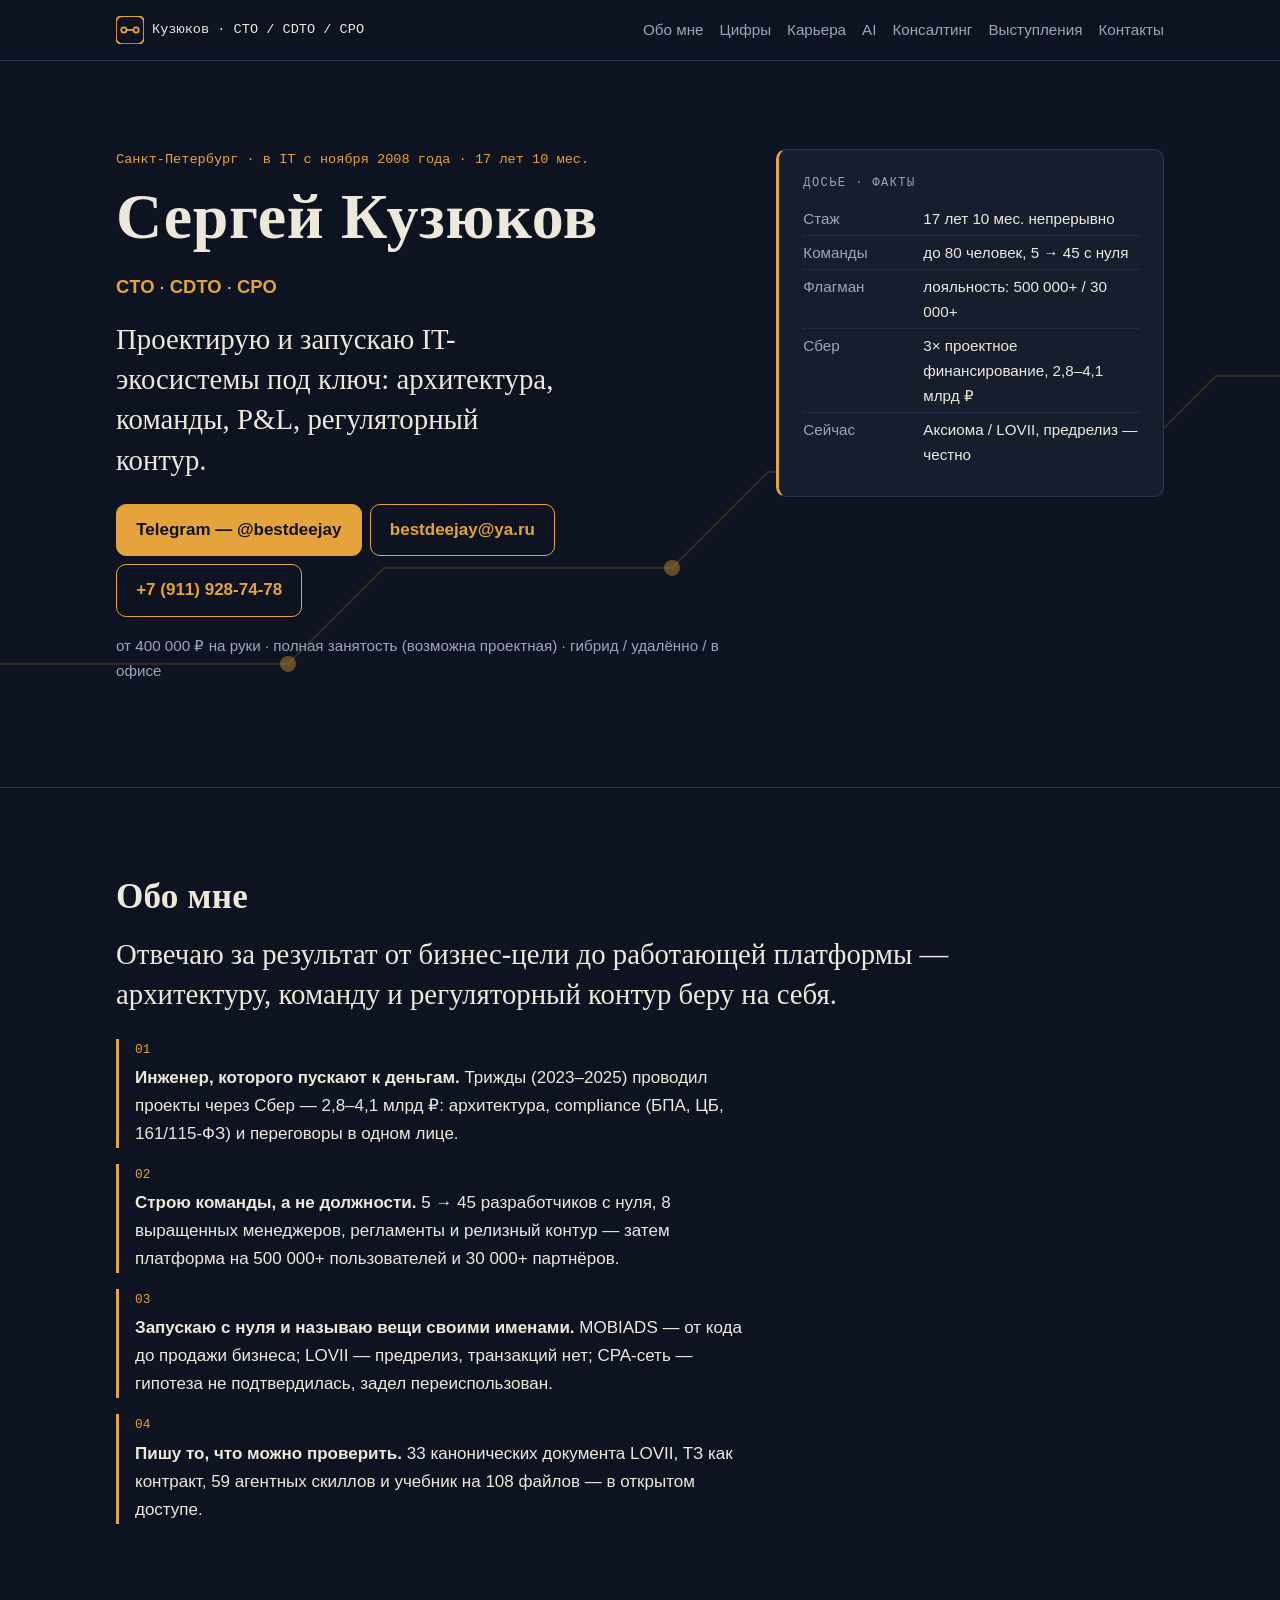
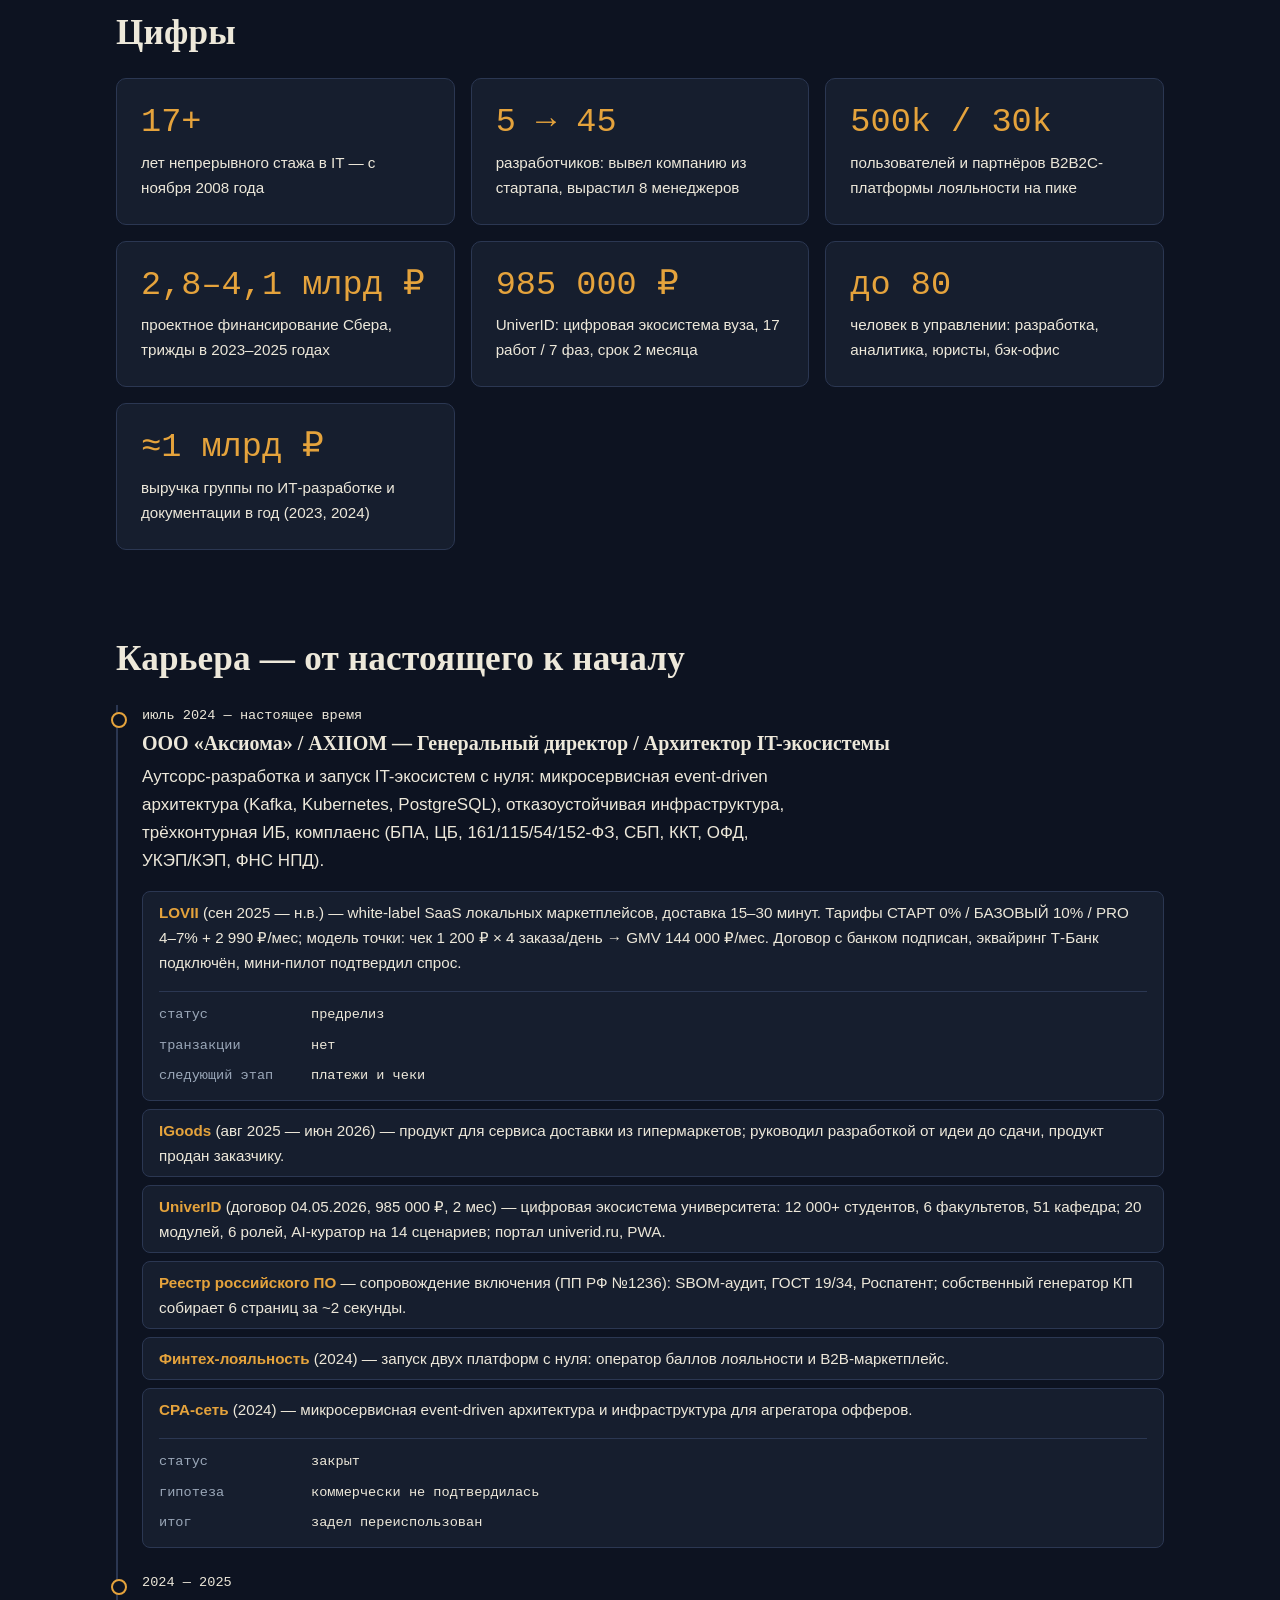
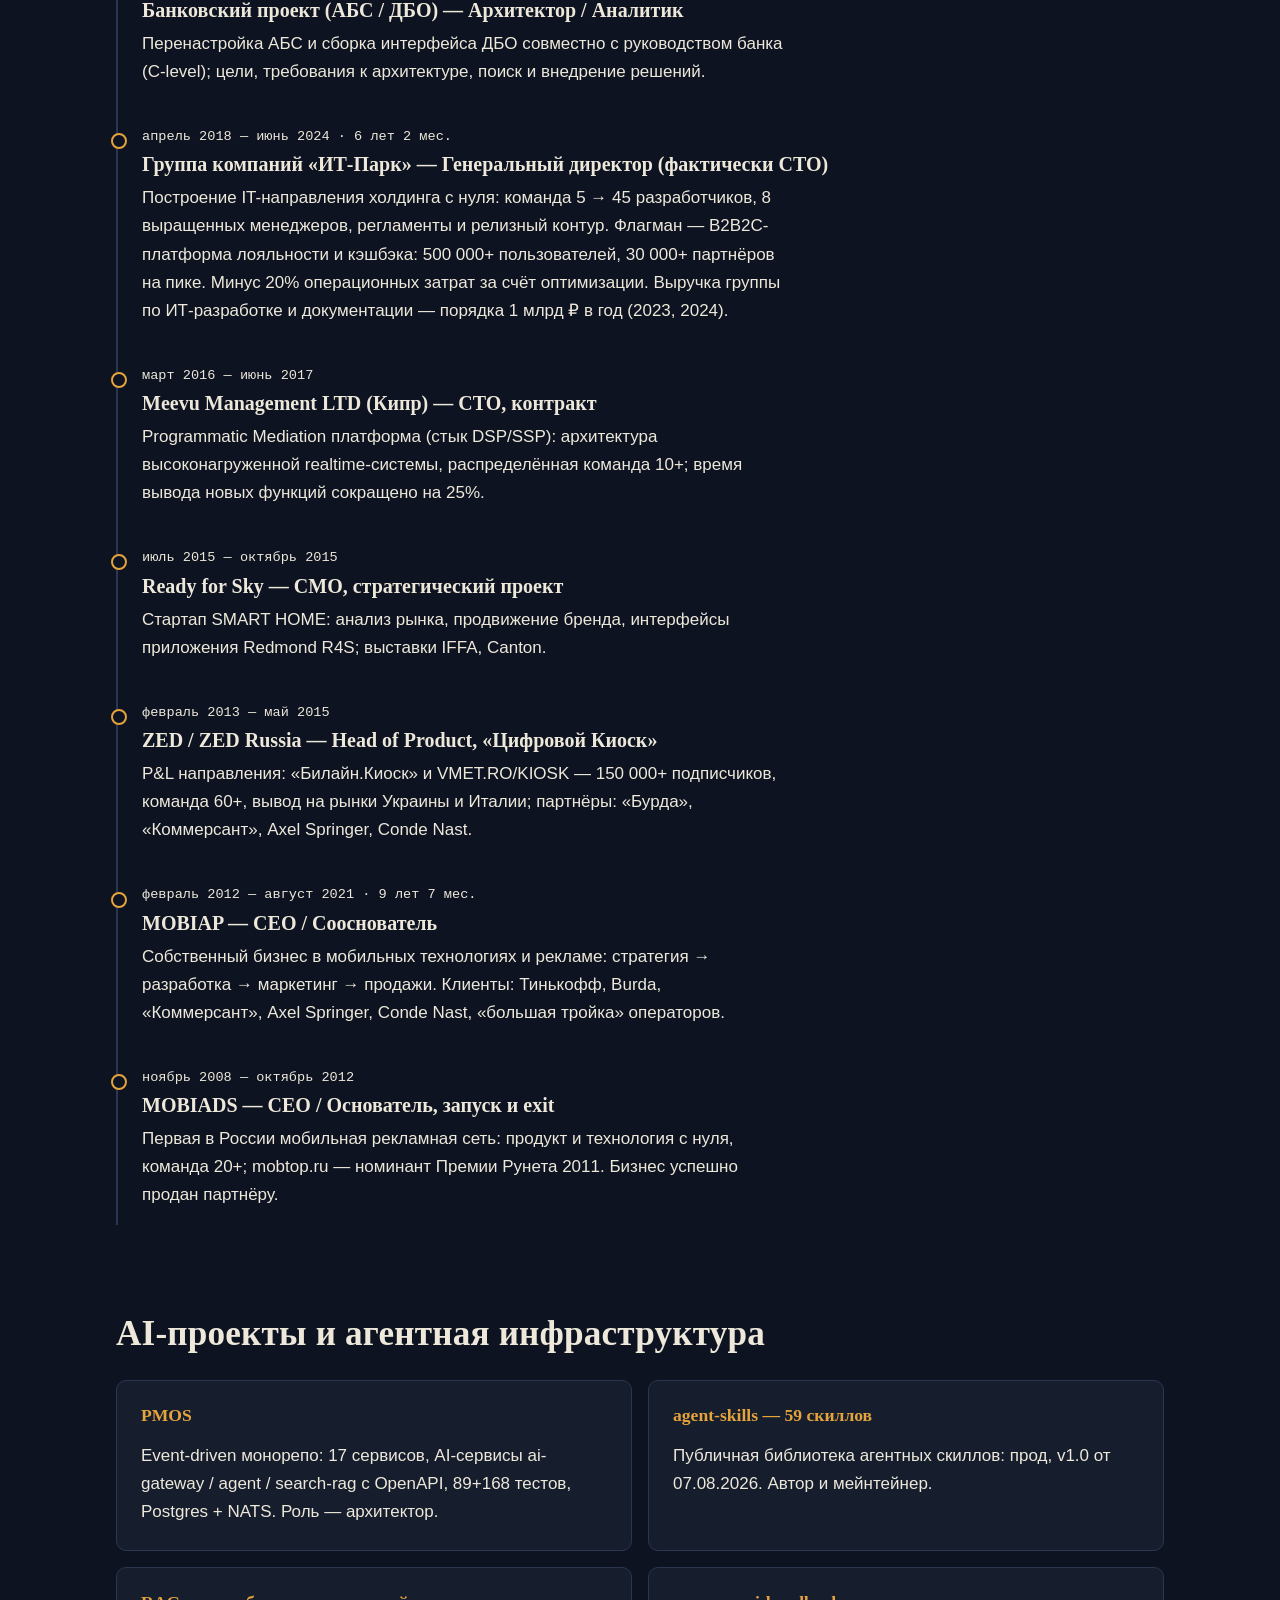
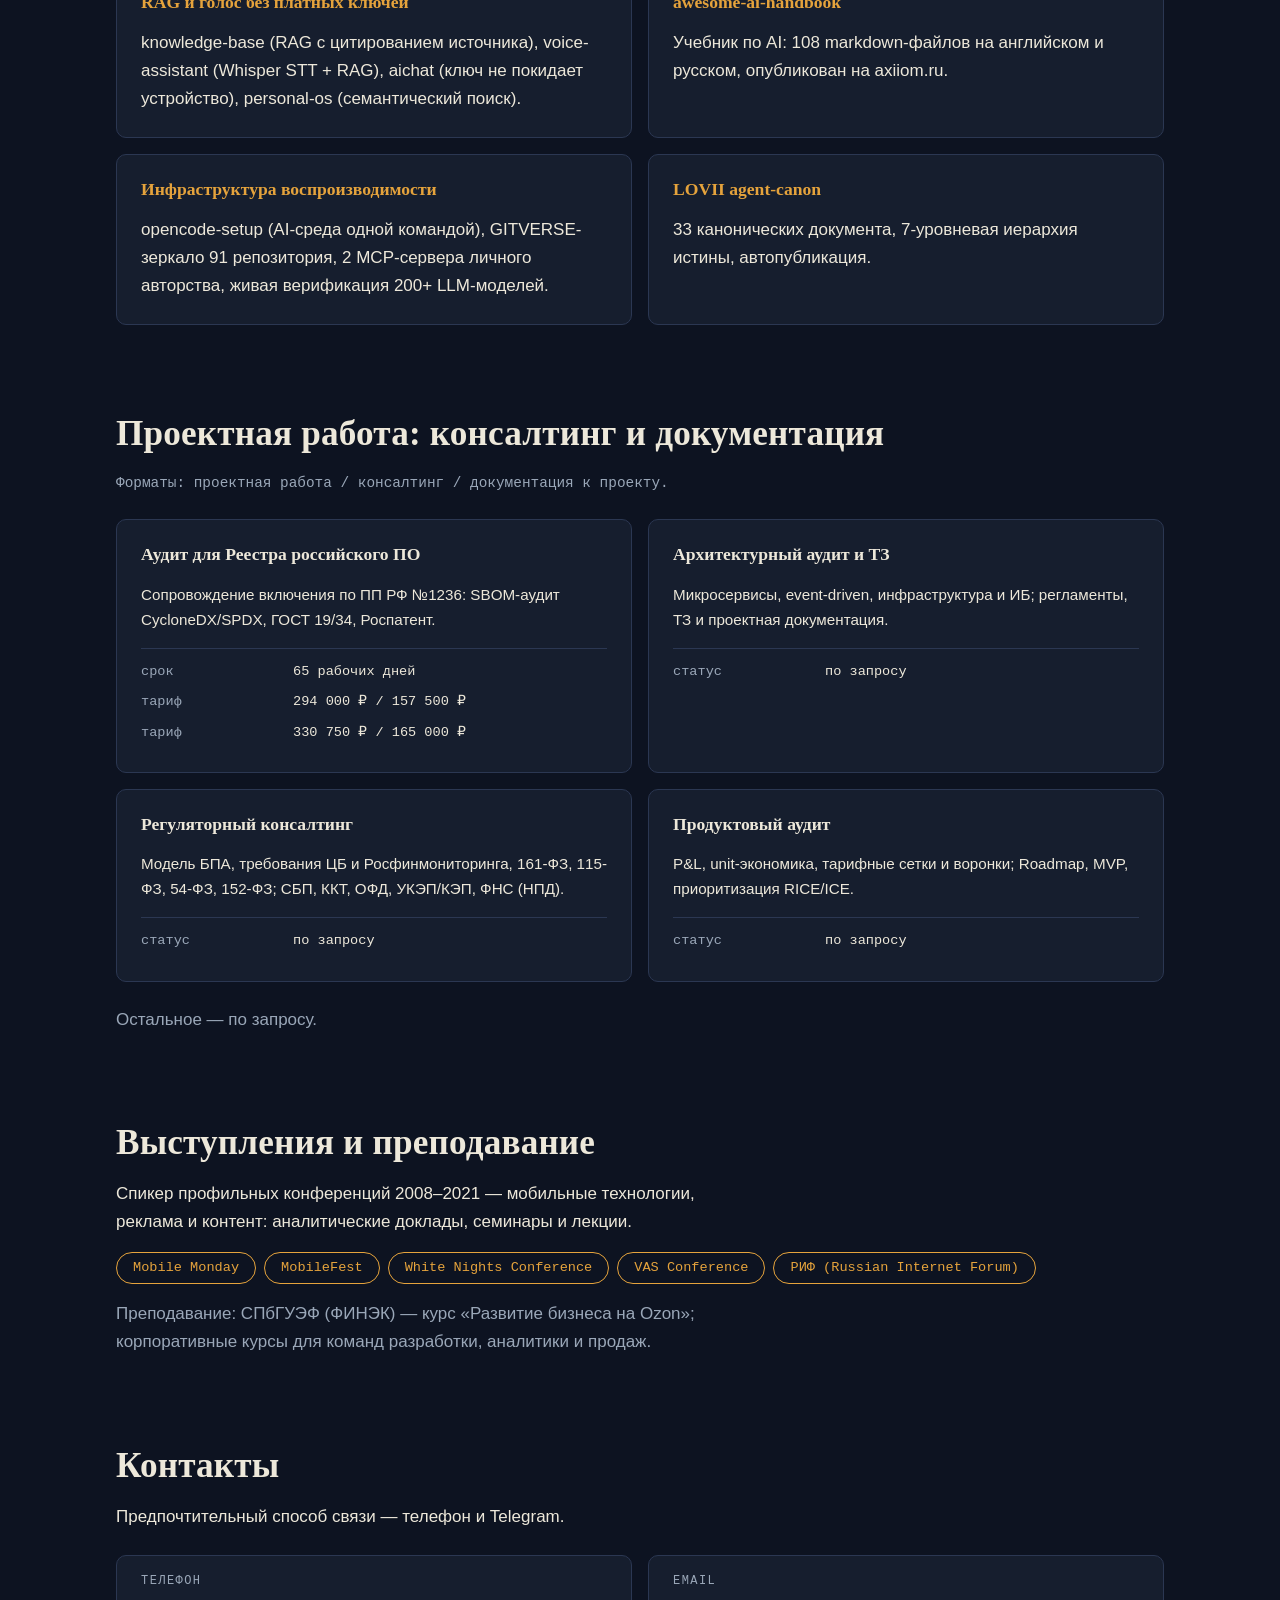
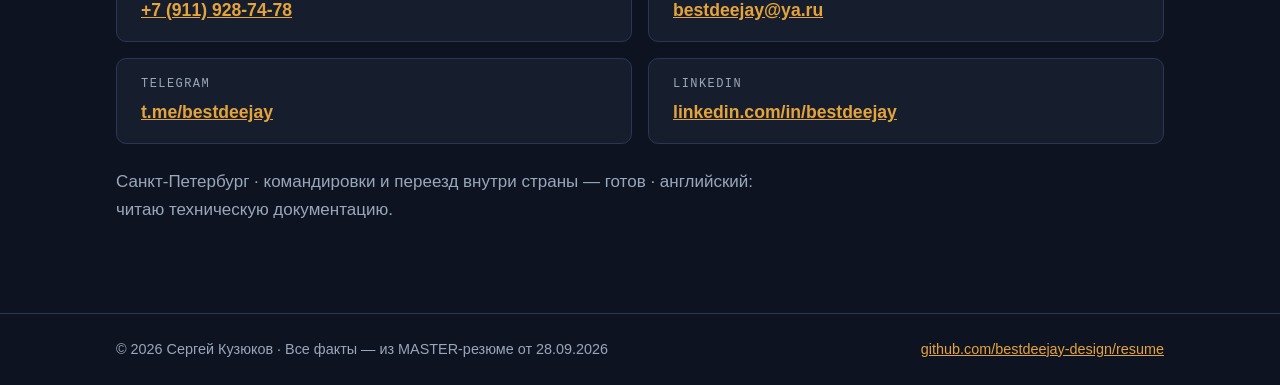
==== index.html @ 275e9ee3 "Миллиард: выручка группы по ИТ в 2023–2024" ====
<!DOCTYPE html>
<html lang="ru">
<head>
  <meta charset="utf-8">
  <meta name="viewport" content="width=device-width, initial-scale=1">
  <title>Сергей Кузюков — CTO / CDTO / CPO · 17 лет в IT</title>
  <meta name="description" content="Сергей Кузюков, Санкт-Петербург: CTO (архитектура HighLoad, ИБ, комплаенс), CDTO (цифровая трансформация), CPO (продукты zero-to-one). 17 лет в IT, команды до 80 человек, платформа лояльности 500 000+ пользователей, проектное финансирование Сбера до 4,1 млрд ₽.">
  <link rel="canonical" href="https://bestdeejay-design.github.io/resume/">
  <meta property="og:type" content="website">
  <meta property="og:locale" content="ru_RU">
  <meta property="og:title" content="Сергей Кузюков — CTO / CDTO / CPO">
  <meta property="og:description" content="17 лет в IT: от разработчика до CEO/CPO/CTO. Финтех, лояльность, HighLoad, AI. Санкт-Петербург.">
  <meta property="og:url" content="https://bestdeejay-design.github.io/resume/">
  <meta property="og:image" content="assets/og-image.png">
  <meta property="og:image:width" content="1200">
  <meta property="og:image:height" content="630">
  <meta name="twitter:card" content="summary_large_image">
  <meta name="twitter:title" content="Сергей Кузюков — CTO / CDTO / CPO">
  <meta name="twitter:description" content="17 лет в IT: от разработчика до CEO/CPO/CTO. Финтех, лояльность, HighLoad, AI.">
  <meta name="twitter:image" content="assets/og-image.png">
  <link rel="icon" href="data:image/svg+xml,%3Csvg xmlns='http://www.w3.org/2000/svg' viewBox='0 0 32 32'%3E%3Crect width='32' height='32' rx='7' fill='%230D1321'/%3E%3Ccircle cx='9' cy='16' r='3' fill='none' stroke='%23E5A33C' stroke-width='2'/%3E%3Ccircle cx='23' cy='16' r='3' fill='none' stroke='%23E5A33C' stroke-width='2'/%3E%3Cpath d='M12 16h8' stroke='%23EDE8DA' stroke-width='2'/%3E%3C/svg%3E">
  <link rel="stylesheet" href="./styles.css">
  <script src="./app.js" defer></script>
  <noscript><style>.to-top{display:none}</style></noscript>
</head>
<body>
  <a class="skip" href="#main">Перейти к содержимому</a>

  <header class="site-header">
    <div class="wrap header-in">
      <a class="brand" href="#top" aria-label="Сергей Кузюков — наверх страницы">
        <svg class="brand-mark" width="28" height="28" viewBox="0 0 32 32" aria-hidden="true"><rect width="32" height="32" rx="7" fill="none" stroke="currentColor" stroke-width="2"/><circle cx="9" cy="16" r="3" fill="none" stroke="currentColor" stroke-width="2"/><circle cx="23" cy="16" r="3" fill="none" stroke="currentColor" stroke-width="2"/><path d="M12 16h8" stroke="currentColor" stroke-width="2"/></svg>
        <span class="brand-name">Кузюков&nbsp;·&nbsp;CTO&nbsp;/&nbsp;CDTO&nbsp;/&nbsp;CPO</span>
      </a>
      <nav class="site-nav" aria-label="Разделы страницы">
        <a href="#about">Обо мне</a>
        <a href="#numbers">Цифры</a>
        <a href="#career">Карьера</a>
        <a href="#ai">AI</a>
        <a href="#consulting">Консалтинг</a>
        <a href="#talks">Выступления</a>
        <a href="#contacts">Контакты</a>
      </nav>
    </div>
  </header>

  <main id="main">
    <!-- HERO -->
    <section class="hero" id="top" aria-labelledby="hero-title">
      <svg class="circuit" viewBox="0 0 800 420" aria-hidden="true" focusable="false">
        <path d="M-20 360 H180 L240 300 H420 L480 240 H700 L760 180 H830" fill="none"/>
        <circle cx="180" cy="360" r="5"/><circle cx="420" cy="300" r="5"/><circle cx="700" cy="240" r="5"/>
      </svg>
      <div class="wrap hero-in">
        <div class="hero-main">
          <p class="eyebrow">Санкт-Петербург · в IT с ноября 2008 года · 17 лет 10 мес.</p>
          <h1 id="hero-title">Сергей Кузюков</h1>
          <p class="roles"><strong>CTO</strong> · <strong>CDTO</strong> · <strong>CPO</strong></p>
          <p class="lead">Проектирую и запускаю IT-экосистемы под ключ: архитектура, команды, P&amp;L, регуляторный контур.</p>
          <div class="cta">
            <a class="btn btn-primary" href="https://t.me/bestdeejay">Telegram — @bestdeejay</a>
            <a class="btn" href="mailto:bestdeejay@ya.ru">bestdeejay@ya.ru</a>
            <a class="btn" href="tel:+79119287478">+7&nbsp;(911)&nbsp;928-74-78</a>
          </div>
          <p class="terms">от 400 000 ₽ на руки · полная занятость (возможна проектная) · гибрид / удалённо / в офисе</p>
        </div>
        <aside class="dossier" aria-label="Краткое досье">
          <p class="dossier-tag">досье · факты</p>
          <dl>
            <div><dt>Стаж</dt><dd>17 лет 10 мес. непрерывно</dd></div>
            <div><dt>Команды</dt><dd>до 80 человек, 5 → 45 с нуля</dd></div>
            <div><dt>Флагман</dt><dd>лояльность: 500 000+ / 30 000+</dd></div>
            <div><dt>Сбер</dt><dd>3× проектное финансирование, 2,8–4,1 млрд ₽</dd></div>
            <div><dt>Сейчас</dt><dd>Аксиома / LOVII, предрелиз — честно</dd></div>
          </dl>
        </aside>
      </div>
    </section>

    <!-- ROLE SWITCH + ABOUT -->
    <section class="wrap" id="about" aria-labelledby="about-title">
      <h2 id="about-title">Обо мне</h2>
      <p class="lead">Отвечаю за результат от бизнес-цели до работающей платформы — архитектуру, команду и регуляторный контур беру на себя.</p>
      <ol class="creed">
        <li><strong>Инженер, которого пускают к деньгам.</strong> Трижды (2023–2025) проводил проекты через Сбер — 2,8–4,1 млрд ₽: архитектура, compliance (БПА, ЦБ, 161/115-ФЗ) и переговоры в одном лице.</li>
        <li><strong>Строю команды, а не должности.</strong> 5 → 45 разработчиков с нуля, 8 выращенных менеджеров, регламенты и релизный контур — затем платформа на 500 000+ пользователей и 30 000+ партнёров.</li>
        <li><strong>Запускаю с нуля и называю вещи своими именами.</strong> MOBIADS — от кода до продажи бизнеса; LOVII — предрелиз, транзакций нет; CPA-сеть — гипотеза не подтвердилась, задел переиспользован.</li>
        <li><strong>Пишу то, что можно проверить.</strong> 33 канонических документа LOVII, ТЗ как контракт, 59 агентных скиллов и учебник на 108 файлов — в открытом доступе.</li>
      </ol>
    </section>

    <!-- NUMBERS -->
    <section class="wrap" id="numbers" aria-labelledby="numbers-title">
      <h2 id="numbers-title">Цифры</h2>
      <ul class="stats">
        <li><p class="stat-v">17+</p><p class="stat-l">лет непрерывного стажа в IT — с ноября 2008 года</p></li>
        <li><p class="stat-v">5 → 45</p><p class="stat-l">разработчиков: вывел компанию из стартапа, вырастил 8 менеджеров</p></li>
        <li><p class="stat-v">500k / 30k</p><p class="stat-l">пользователей и партнёров B2B2C-платформы лояльности на пике</p></li>
        <li><p class="stat-v">2,8–4,1 млрд ₽</p><p class="stat-l">проектное финансирование Сбера, трижды в 2023–2025 годах</p></li>
        <li><p class="stat-v">985 000 ₽</p><p class="stat-l">UniverID: цифровая экосистема вуза, 17 работ / 7 фаз, срок 2 месяца</p></li>
        <li><p class="stat-v">до 80</p><p class="stat-l">человек в управлении: разработка, аналитика, юристы, бэк-офис</p></li>
        <li><p class="stat-v">≈1 млрд ₽</p><p class="stat-l">выручка группы по ИТ-разработке и документации в год (2023, 2024)</p></li>
      </ul>
    </section>

    <!-- CAREER -->
    <section class="wrap" id="career" aria-labelledby="career-title">
      <h2 id="career-title">Карьера — от настоящего к началу</h2>
      <ol class="timeline">
        <li class="t-item">
          <p class="t-date">июль 2024 — настоящее время</p>
          <h3>ООО «Аксиома» / AXIIOM — Генеральный директор / Архитектор IT-экосистемы</h3>
          <p>Аутсорс-разработка и запуск IT-экосистем с нуля: микросервисная event-driven архитектура (Kafka, Kubernetes, PostgreSQL), отказоустойчивая инфраструктура, трёхконтурная ИБ, комплаенс (БПА, ЦБ, 161/115/54/152-ФЗ, СБП, ККТ, ОФД, УКЭП/КЭП, ФНС НПД).</p>
          <ul class="t-sub">
            <li><strong>LOVII</strong> (сен 2025 — н.в.) — white-label SaaS локальных маркетплейсов, доставка 15–30 минут. Тарифы СТАРТ 0% / БАЗОВЫЙ 10% / PRO 4–7% + 2 990 ₽/мес; модель точки: чек 1 200 ₽ × 4 заказа/день → GMV 144 000 ₽/мес. Договор с банком подписан, эквайринг Т-Банк подключён, мини-пилот подтвердил спрос.
              <dl class="spec" aria-label="Честный статус LOVII">
                <div><dt>статус</dt><dd>предрелиз</dd></div>
                <div><dt>транзакции</dt><dd>нет</dd></div>
                <div><dt>следующий этап</dt><dd>платежи и чеки</dd></div>
              </dl>
            </li>
            <li><strong>IGoods</strong> (авг 2025 — июн 2026) — продукт для сервиса доставки из гипермаркетов; руководил разработкой от идеи до сдачи, продукт продан заказчику.</li>
            <li><strong>UniverID</strong> (договор 04.05.2026, 985 000 ₽, 2 мес) — цифровая экосистема университета: 12 000+ студентов, 6 факультетов, 51 кафедра; 20 модулей, 6 ролей, AI-куратор на 14 сценариев; портал univerid.ru, PWA.</li>
            <li><strong>Реестр российского ПО</strong> — сопровождение включения (ПП РФ №1236): SBOM-аудит, ГОСТ 19/34, Роспатент; собственный генератор КП собирает 6 страниц за ~2 секунды.</li>
            <li><strong>Финтех-лояльность</strong> (2024) — запуск двух платформ с нуля: оператор баллов лояльности и B2B-маркетплейс.</li>
            <li><strong>CPA-сеть</strong> (2024) — микросервисная event-driven архитектура и инфраструктура для агрегатора офферов.
              <dl class="spec" aria-label="Честный статус CPA-сети">
                <div><dt>статус</dt><dd>закрыт</dd></div>
                <div><dt>гипотеза</dt><dd>коммерчески не подтвердилась</dd></div>
                <div><dt>итог</dt><dd>задел переиспользован</dd></div>
              </dl>
            </li>
          </ul>
        </li>
        <li class="t-item">
          <p class="t-date">2024 — 2025</p>
          <h3>Банковский проект (АБС / ДБО) — Архитектор / Аналитик</h3>
          <p>Перенастройка АБС и сборка интерфейса ДБО совместно с руководством банка (C-level); цели, требования к архитектуре, поиск и внедрение решений.</p>
        </li>
        <li class="t-item">
          <p class="t-date">апрель 2018 — июнь 2024 · 6 лет 2 мес.</p>
          <h3>Группа компаний «ИТ-Парк» — Генеральный директор (фактически CTO)</h3>
          <p>Построение IT-направления холдинга с нуля: команда 5 → 45 разработчиков, 8 выращенных менеджеров, регламенты и релизный контур. Флагман — B2B2C-платформа лояльности и кэшбэка: 500 000+ пользователей, 30 000+ партнёров на пике. Минус 20% операционных затрат за счёт оптимизации. Выручка группы по ИТ-разработке и документации — порядка 1 млрд ₽ в год (2023, 2024).</p>
        </li>
        <li class="t-item">
          <p class="t-date">март 2016 — июнь 2017</p>
          <h3>Meevu Management LTD (Кипр) — CTO, контракт</h3>
          <p>Programmatic Mediation платформа (стык DSP/SSP): архитектура высоконагруженной realtime-системы, распределённая команда 10+; время вывода новых функций сокращено на 25%.</p>
        </li>
        <li class="t-item">
          <p class="t-date">июль 2015 — октябрь 2015</p>
          <h3>Ready for Sky — CMO, стратегический проект</h3>
          <p>Стартап SMART HOME: анализ рынка, продвижение бренда, интерфейсы приложения Redmond R4S; выставки IFFA, Canton.</p>
        </li>
        <li class="t-item">
          <p class="t-date">февраль 2013 — май 2015</p>
          <h3>ZED / ZED Russia — Head of Product, «Цифровой Киоск»</h3>
          <p>P&amp;L направления: «Билайн.Киоск» и VMET.RO/KIOSK — 150 000+ подписчиков, команда 60+, вывод на рынки Украины и Италии; партнёры: «Бурда», «Коммерсант», Axel Springer, Conde Nast.</p>
        </li>
        <li class="t-item">
          <p class="t-date">февраль 2012 — август 2021 · 9 лет 7 мес.</p>
          <h3>MOBIAP — CEO / Сооснователь</h3>
          <p>Собственный бизнес в мобильных технологиях и рекламе: стратегия → разработка → маркетинг → продажи. Клиенты: Тинькофф, Burda, «Коммерсант», Axel Springer, Conde Nast, «большая тройка» операторов.</p>
        </li>
        <li class="t-item">
          <p class="t-date">ноябрь 2008 — октябрь 2012</p>
          <h3>MOBIADS — CEO / Основатель, запуск и exit</h3>
          <p>Первая в России мобильная рекламная сеть: продукт и технология с нуля, команда 20+; mobtop.ru — номинант Премии Рунета 2011. Бизнес успешно продан партнёру.</p>
        </li>
      </ol>
    </section>

    <!-- AI -->
    <section class="wrap" id="ai" aria-labelledby="ai-title">
      <h2 id="ai-title">AI-проекты и агентная инфраструктура</h2>
      <ul class="cards">
        <li><h3>PMOS</h3><p>Event-driven монорепо: 17 сервисов, AI-сервисы ai-gateway / agent / search-rag с OpenAPI, 89+168 тестов, Postgres + NATS. Роль — архитектор.</p></li>
        <li><h3>agent-skills — 59 скиллов</h3><p>Публичная библиотека агентных скиллов: прод, v1.0 от 07.08.2026. Автор и мейнтейнер.</p></li>
        <li><h3>RAG и голос без платных ключей</h3><p>knowledge-base (RAG с цитированием источника), voice-assistant (Whisper STT + RAG), aichat (ключ не покидает устройство), personal-os (семантический поиск).</p></li>
        <li><h3>awesome-ai-handbook</h3><p>Учебник по AI: 108 markdown-файлов на английском и русском, опубликован на axiiom.ru.</p></li>
        <li><h3>Инфраструктура воспроизводимости</h3><p>opencode-setup (AI-среда одной командой), GITVERSE-зеркало 91 репозитория, 2 MCP-сервера личного авторства, живая верификация 200+ LLM-моделей.</p></li>
        <li><h3>LOVII agent-canon</h3><p>33 канонических документа, 7-уровневая иерархия истины, автопубликация.</p></li>
      </ul>
    </section>

    <!-- CONSULTING -->
    <section class="wrap" id="consulting" aria-labelledby="consulting-title">
      <h2 id="consulting-title">Проектная работа: консалтинг и документация</h2>
      <p class="formats">Форматы: проектная работа / консалтинг / документация к проекту.</p>
      <ol class="price">
        <li>
          <h3>Аудит для Реестра российского ПО</h3>
          <p>Сопровождение включения по ПП РФ №1236: SBOM-аудит CycloneDX/SPDX, ГОСТ 19/34, Роспатент.</p>
          <dl class="spec" aria-label="Условия аудита для Реестра ПО">
            <div><dt>срок</dt><dd>65 рабочих дней</dd></div>
            <div><dt>тариф</dt><dd>294 000 ₽ / 157 500 ₽</dd></div>
            <div><dt>тариф</dt><dd>330 750 ₽ / 165 000 ₽</dd></div>
          </dl>
        </li>
        <li>
          <h3>Архитектурный аудит и ТЗ</h3>
          <p>Микросервисы, event-driven, инфраструктура и ИБ; регламенты, ТЗ и проектная документация.</p>
          <dl class="spec" aria-label="Условия архитектурного аудита">
            <div><dt>статус</dt><dd>по запросу</dd></div>
          </dl>
        </li>
        <li>
          <h3>Регуляторный консалтинг</h3>
          <p>Модель БПА, требования ЦБ и Росфинмониторинга, 161-ФЗ, 115-ФЗ, 54-ФЗ, 152-ФЗ; СБП, ККТ, ОФД, УКЭП/КЭП, ФНС (НПД).</p>
          <dl class="spec" aria-label="Условия регуляторного консалтинга">
            <div><dt>статус</dt><dd>по запросу</dd></div>
          </dl>
        </li>
        <li>
          <h3>Продуктовый аудит</h3>
          <p>P&amp;L, unit-экономика, тарифные сетки и воронки; Roadmap, MVP, приоритизация RICE/ICE.</p>
          <dl class="spec" aria-label="Условия продуктового аудита">
            <div><dt>статус</dt><dd>по запросу</dd></div>
          </dl>
        </li>
      </ol>
      <p class="muted">Остальное — по запросу.</p>
    </section>

    <!-- TALKS -->
    <section class="wrap" id="talks" aria-labelledby="talks-title">
      <h2 id="talks-title">Выступления и преподавание</h2>
      <p>Спикер профильных конференций 2008–2021 — мобильные технологии, реклама и контент: аналитические доклады, семинары и лекции.</p>
      <ul class="chips" aria-label="Конференции">
        <li>Mobile Monday</li>
        <li>MobileFest</li>
        <li>White Nights Conference</li>
        <li>VAS Conference</li>
        <li>РИФ (Russian Internet Forum)</li>
      </ul>
      <p class="muted">Преподавание: СПбГУЭФ (ФИНЭК) — курс «Развитие бизнеса на Ozon»; корпоративные курсы для команд разработки, аналитики и продаж.</p>
    </section>

    <!-- CONTACTS -->
    <section class="wrap" id="contacts" aria-labelledby="contacts-title">
      <h2 id="contacts-title">Контакты</h2>
      <p>Предпочтительный способ связи — телефон и Telegram.</p>
      <ul class="contact-list">
        <li><span>Телефон</span><a href="tel:+79119287478">+7&nbsp;(911)&nbsp;928-74-78</a></li>
        <li><span>Email</span><a href="mailto:bestdeejay@ya.ru">bestdeejay@ya.ru</a></li>
        <li><span>Telegram</span><a href="https://t.me/bestdeejay">t.me/bestdeejay</a></li>
        <li><span>LinkedIn</span><a href="https://www.linkedin.com/in/bestdeejay">linkedin.com/in/bestdeejay</a></li>
      </ul>
      <p class="muted">Санкт-Петербург · командировки и переезд внутри страны — готов · английский: читаю техническую документацию.</p>
    </section>
  </main>

  <footer class="site-footer">
    <div class="wrap footer-in">
      <p>© <span id="year">2026</span> Сергей Кузюков · Все факты — из MASTER-резюме от 28.09.2026</p>
      <p><a href="https://github.com/bestdeejay-design/resume">github.com/bestdeejay-design/resume</a></p>
    </div>
  </footer>

  <button class="to-top" type="button" aria-label="Наверх страницы" hidden>↑</button>
</body>
</html>
---- styles.css ----
/* Дизайн-токены: вся палитра — только здесь. Вне :root — ноль raw hex. */
:root {
  --ink: #0d1321;      /* фон — глубокий графитовый синий */
  --panel: #161e2e;    /* панели и карточки */
  --line: #2b3752;     /* hairline-границы */
  --bone: #ede8da;     /* основной текст — костяной */
  --muted: #9aa7b8;    /* вторичный текст — стальной */
  --amber: #e5a33c;    /* сигнальный янтарь — деньги, кэшбэк, маршрут */

  --font-display: Georgia, "Times New Roman", serif;
  --font-body: -apple-system, BlinkMacSystemFont, "Segoe UI", Roboto, "Helvetica Neue", Arial, sans-serif;
  --font-mono: ui-monospace, SFMono-Regular, Menlo, Consolas, monospace;

  --space-1: 0.25rem;
  --space-2: 0.5rem;
  --space-3: 1rem;
  --space-4: 1.5rem;
  --space-5: 2.5rem;
  --space-6: 5.5rem;

  --radius: 10px;
  --header-h: 60px;
}

* { box-sizing: border-box; }

html {
  scroll-behavior: smooth;
  scroll-padding-top: calc(var(--header-h) + var(--space-3));
}

body {
  margin: 0;
  background: var(--ink);
  color: var(--bone);
  font-family: var(--font-body);
  font-size: 1.0625rem;
  line-height: 1.65;
}

h1, h2, h3 {
  font-family: var(--font-display);
  line-height: 1.2;
  margin: 0 0 var(--space-3);
}

h1 { font-size: clamp(2.4rem, 6vw, 4rem); letter-spacing: 0.01em; }
h2 { font-size: clamp(1.6rem, 3.4vw, 2.2rem); margin-top: var(--space-6); letter-spacing: 0.005em; }
h3 { font-size: 1.25rem; }

/* Мера строки 60–75 символов для текстовых блоков */
.t-item > p,
.cards p,
.price p,
#talks > p,
#consulting > p,
#contacts > p {
  max-width: 68ch;
}

p { margin: 0 0 var(--space-3); }

a { color: var(--amber); }
a:hover { text-decoration-thickness: 2px; }

:focus-visible {
  outline: 3px solid var(--amber);
  outline-offset: 3px;
  border-radius: 4px;
}

.wrap {
  max-width: 1080px;
  margin: 0 auto;
  padding-left: var(--space-3);
  padding-right: var(--space-3);
}

.muted { color: var(--muted); }

.skip {
  position: absolute;
  left: var(--space-3);
  top: -100px;
  background: var(--amber);
  color: var(--ink);
  padding: var(--space-2) var(--space-3);
  border-radius: 6px;
  font-weight: 700;
  z-index: 100;
}
.skip:focus { top: var(--space-2); }

/* ---------- Header ---------- */
.site-header {
  position: sticky;
  top: 0;
  z-index: 50;
  min-height: var(--header-h);
  background: var(--ink);
  border-bottom: 1px solid var(--line);
}

.header-in {
  display: flex;
  align-items: center;
  justify-content: space-between;
  gap: var(--space-3);
  min-height: var(--header-h);
  flex-wrap: wrap;
  padding-top: var(--space-2);
  padding-bottom: var(--space-2);
}

.brand {
  display: inline-flex;
  align-items: center;
  gap: var(--space-2);
  color: var(--bone);
  text-decoration: none;
  font-family: var(--font-mono);
  font-size: 0.85rem;
}
.brand-mark { color: var(--amber); flex: none; }

.site-nav {
  display: flex;
  gap: var(--space-3);
  flex-wrap: wrap;
  font-size: 0.95rem;
}
.site-nav a { color: var(--muted); text-decoration: none; }
.site-nav a:hover { color: var(--amber); }

/* ---------- Hero ---------- */
.hero {
  position: relative;
  overflow: hidden;
  border-bottom: 1px solid var(--line);
  padding: var(--space-6) 0;
}

/* Signature element: «платёжный контур» — янтарная трассировка маршрута с узлами */
.circuit {
  position: absolute;
  inset: 0;
  width: 100%;
  height: 100%;
  pointer-events: none;
}
.circuit path {
  stroke: var(--amber);
  stroke-width: 1.5;
  opacity: 0.16;
}
.circuit circle { fill: var(--amber); opacity: 0.4; }

.hero-in {
  position: relative;
  display: grid;
  grid-template-columns: 1.6fr 1fr;
  gap: var(--space-5);
  align-items: start;
}

.eyebrow {
  font-family: var(--font-mono);
  font-size: 0.85rem;
  color: var(--amber);
  margin-bottom: var(--space-2);
}

.roles { font-size: 1.15rem; }
.roles strong { color: var(--amber); }

/* Hero — одна уверенная строка позиционирования */
.lead {
  font-family: var(--font-display);
  font-size: clamp(1.35rem, 3vw, 1.8rem);
  line-height: 1.4;
  max-width: 28rem;
}

.cta {
  display: flex;
  gap: var(--space-2);
  flex-wrap: wrap;
  margin: var(--space-4) 0 var(--space-3);
}

.btn {
  display: inline-block;
  padding: 0.7rem 1.2rem;
  border: 1px solid var(--amber);
  border-radius: var(--radius);
  color: var(--amber);
  text-decoration: none;
  font-weight: 600;
}
.btn:hover { background: var(--panel); }
.btn-primary { background: var(--amber); color: var(--ink); }
.btn-primary:hover { background: var(--bone); border-color: var(--bone); }

.terms { color: var(--muted); font-size: 0.95rem; }

/* Досье — второй голос hero: сухие факты гроссбуха */
.dossier {
  background: var(--panel);
  border: 1px solid var(--line);
  border-left: 3px solid var(--amber);
  border-radius: var(--radius);
  padding: var(--space-4);
  font-size: 0.95rem;
}
.dossier-tag {
  font-family: var(--font-mono);
  font-size: 0.75rem;
  text-transform: uppercase;
  letter-spacing: 0.12em;
  color: var(--muted);
  margin-bottom: var(--space-2);
}
.dossier dl { margin: 0; }
.dossier dl div {
  display: grid;
  grid-template-columns: 7rem 1fr;
  gap: var(--space-2);
  padding: var(--space-1) 0;
  border-top: 1px dotted var(--line);
}
.dossier dl div:first-of-type { border-top: 0; }
.dossier dt { color: var(--muted); }
.dossier dd { margin: 0; }

/* ---------- Манифест ---------- */
#about .lead { max-width: 68ch; }
.creed {
  list-style: none;
  counter-reset: creed;
  margin: var(--space-4) 0 0;
  padding: 0;
  display: grid;
  gap: var(--space-3);
  max-width: 68ch;
}
.creed li {
  counter-increment: creed;
  border-left: 3px solid var(--amber);
  padding-left: var(--space-3);
}
.creed li::before {
  content: "0" counter(creed);
  display: block;
  font-family: var(--font-mono);
  font-size: 0.8rem;
  color: var(--amber);
  margin-bottom: var(--space-1);
}

/* ---------- Stats ---------- */
.stats {
  list-style: none;
  margin: var(--space-4) 0 0;
  padding: 0;
  display: grid;
  grid-template-columns: repeat(3, 1fr);
  gap: var(--space-3);
}
.stats li {
  background: var(--panel);
  border: 1px solid var(--line);
  border-radius: var(--radius);
  padding: var(--space-4);
}
.stat-v {
  font-family: var(--font-mono);
  font-size: 2.1rem;
  line-height: 1.15;
  color: var(--amber);
  margin: 0 0 var(--space-2);
}
.stat-l { margin: 0; font-size: 0.95rem; color: var(--bone); }

/* ---------- Timeline ---------- */
.timeline {
  list-style: none;
  margin: var(--space-4) 0 0;
  padding: 0 0 0 var(--space-4);
  border-left: 2px solid var(--line);
  display: grid;
  gap: var(--space-4);
}
.t-item { position: relative; }
.t-item::before {
  content: "";
  position: absolute;
  left: calc(-1 * var(--space-4) - 7px);
  top: 0.45rem;
  width: 12px;
  height: 12px;
  border-radius: 50%;
  background: var(--ink);
  border: 2px solid var(--amber);
}
.t-date {
  font-family: var(--font-mono);
  font-size: 0.85rem;
  color: var(--amber);
  margin-bottom: var(--space-1);
}
.t-item h3 { margin-bottom: var(--space-2); }
.t-item > p { color: var(--bone); }
.t-sub {
  list-style: none;
  margin: var(--space-3) 0 0;
  padding: 0;
  display: grid;
  gap: var(--space-2);
}
.t-sub li {
  background: var(--panel);
  border: 1px solid var(--line);
  border-radius: 8px;
  padding: var(--space-2) var(--space-3);
  font-size: 0.95rem;
}
.t-sub strong { color: var(--amber); }

/* Подсветка удалена вместе с переключателем ролей */

/* ---------- Cards / chips ---------- */
.cards {
  list-style: none;
  margin: var(--space-4) 0 0;
  padding: 0;
  display: grid;
  grid-template-columns: repeat(2, 1fr);
  gap: var(--space-3);
}
.cards li {
  background: var(--panel);
  border: 1px solid var(--line);
  border-radius: var(--radius);
  padding: var(--space-4);
}
.cards h3 { color: var(--amber); font-size: 1.1rem; }
.cards p:last-child { margin-bottom: 0; }

.chips {
  list-style: none;
  margin: var(--space-3) 0;
  padding: 0;
  display: flex;
  flex-wrap: wrap;
  gap: var(--space-2);
}
.chips li {
  font-family: var(--font-mono);
  font-size: 0.85rem;
  border: 1px solid var(--amber);
  color: var(--amber);
  border-radius: 999px;
  padding: var(--space-1) var(--space-3);
}

/* ---------- Spec: честные статусы строкой спецификации ---------- */
.spec {
  margin: var(--space-3) 0 0;
  padding: var(--space-2) 0 0;
  border-top: 1px solid var(--line);
  font-family: var(--font-mono);
  font-size: 0.85rem;
}
.spec div {
  display: grid;
  grid-template-columns: 9rem 1fr;
  gap: var(--space-2);
  padding: var(--space-1) 0;
}
.spec dt { color: var(--muted); }
.spec dd { margin: 0; }

/* ---------- Consulting: прайс-спецификация ---------- */
.formats {
  font-family: var(--font-mono);
  font-size: 0.9rem;
  color: var(--muted);
}

.price {
  list-style: none;
  margin: var(--space-4) 0;
  padding: 0;
  display: grid;
  grid-template-columns: repeat(2, 1fr);
  gap: var(--space-3);
}
.price > li {
  background: var(--panel);
  border: 1px solid var(--line);
  border-radius: var(--radius);
  padding: var(--space-4);
}
.price h3 { font-size: 1.1rem; }
.price p { font-size: 0.95rem; }
.price .spec { margin-top: var(--space-2); }

/* ---------- Contacts ---------- */
.contact-list {
  list-style: none;
  margin: var(--space-4) 0;
  padding: 0;
  display: grid;
  grid-template-columns: repeat(2, 1fr);
  gap: var(--space-3);
}
.contact-list li {
  background: var(--panel);
  border: 1px solid var(--line);
  border-radius: var(--radius);
  padding: var(--space-3) var(--space-4);
  display: grid;
  gap: var(--space-1);
}
.contact-list span {
  font-family: var(--font-mono);
  font-size: 0.75rem;
  text-transform: uppercase;
  letter-spacing: 0.12em;
  color: var(--muted);
}
.contact-list a { font-size: 1.1rem; font-weight: 600; }

/* ---------- Footer / to-top ---------- */
.site-footer {
  border-top: 1px solid var(--line);
  margin-top: var(--space-6);
  padding: var(--space-4) 0;
  color: var(--muted);
  font-size: 0.9rem;
}
.footer-in {
  display: flex;
  justify-content: space-between;
  gap: var(--space-2);
  flex-wrap: wrap;
}
.footer-in p { margin: 0; }

.to-top {
  position: fixed;
  right: var(--space-3);
  bottom: var(--space-3);
  width: 48px;
  height: 48px;
  border-radius: 50%;
  border: 1px solid var(--amber);
  background: var(--panel);
  color: var(--amber);
  font-size: 1.4rem;
  cursor: pointer;
  z-index: 60;
}
.to-top:hover { background: var(--amber); color: var(--ink); }

/* ---------- Adaptive ---------- */
@media (max-width: 860px) {
  .hero-in { grid-template-columns: 1fr; }
  .stats { grid-template-columns: repeat(2, 1fr); }
  .cards { grid-template-columns: 1fr; }
  .price { grid-template-columns: 1fr; }
  .contact-list { grid-template-columns: 1fr; }
}

@media (max-width: 560px) {
  body { font-size: 1rem; }
  .stats { grid-template-columns: 1fr; }
  .site-nav { font-size: 0.85rem; gap: var(--space-2); }
  .dossier dl div { grid-template-columns: 1fr; gap: 0; }
  .spec div { grid-template-columns: 1fr; gap: 0; }
}

@media (prefers-reduced-motion: reduce) {
  html { scroll-behavior: auto; }
}
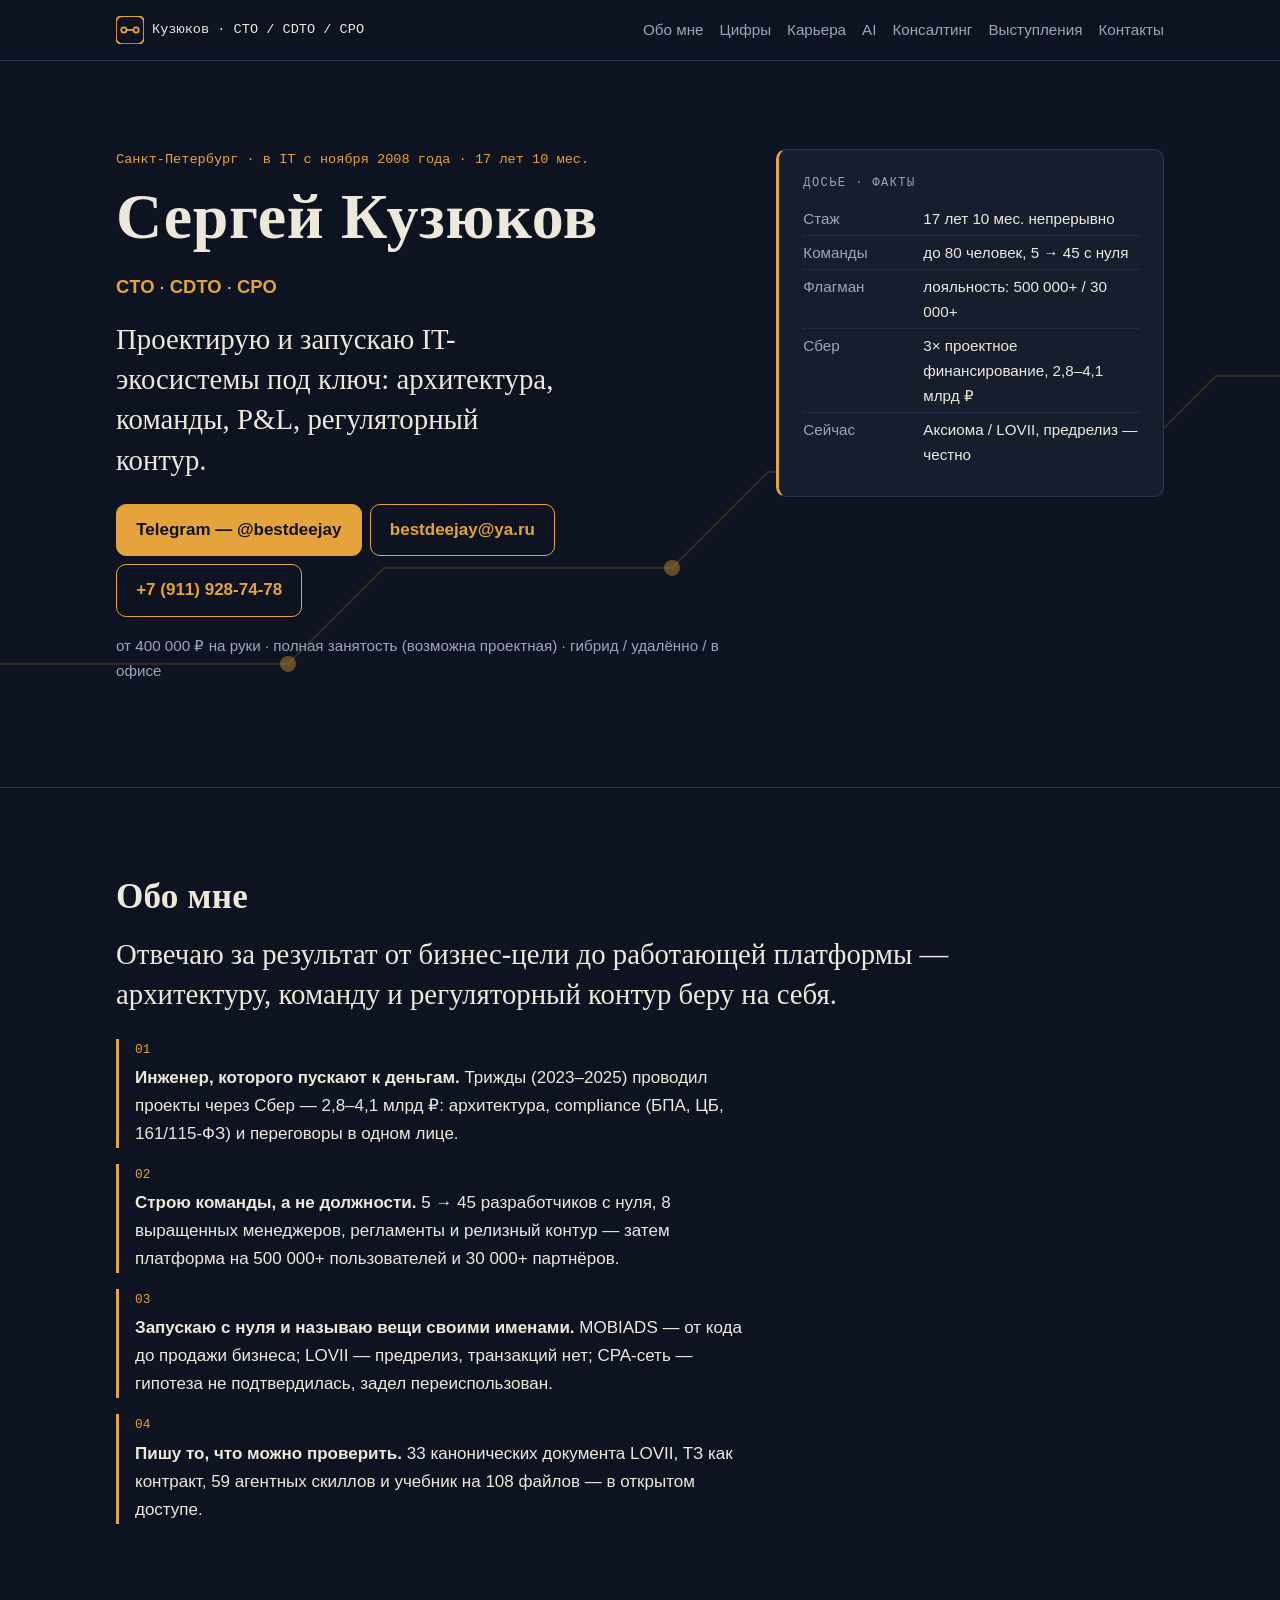
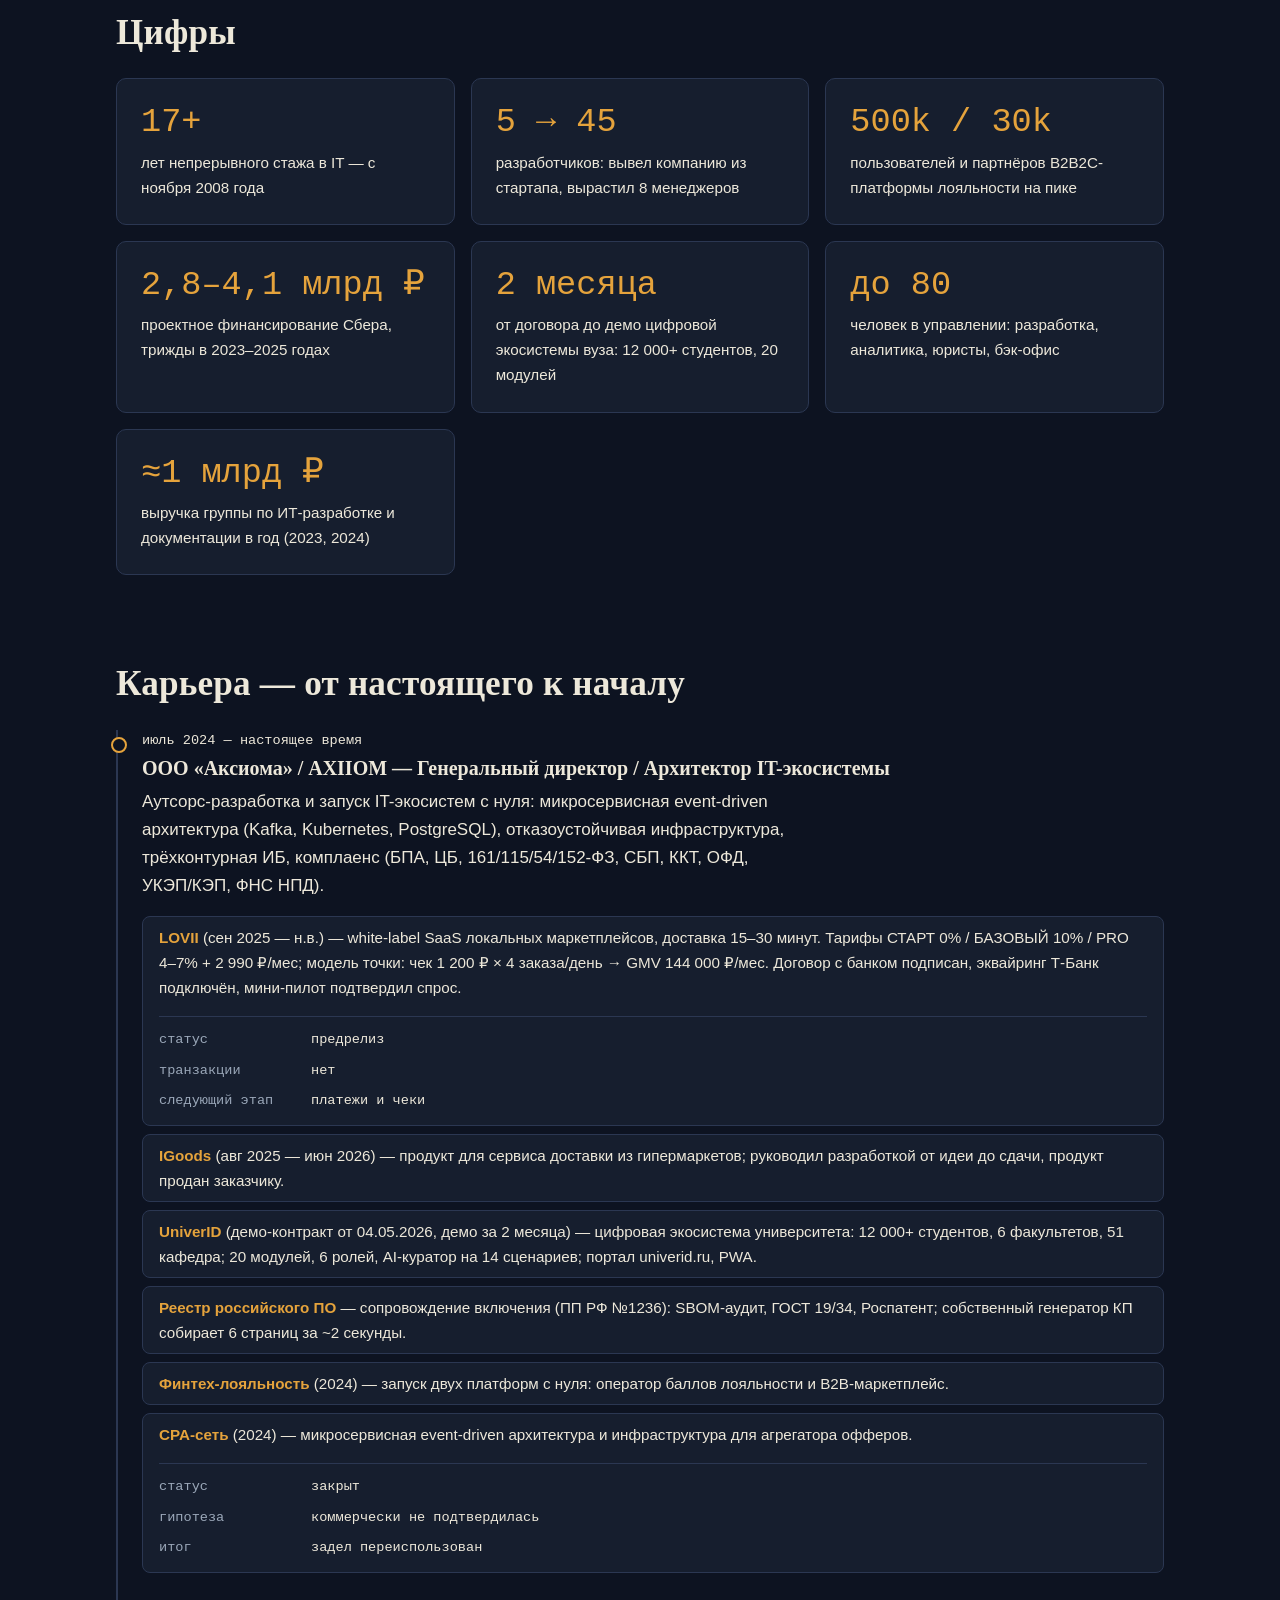
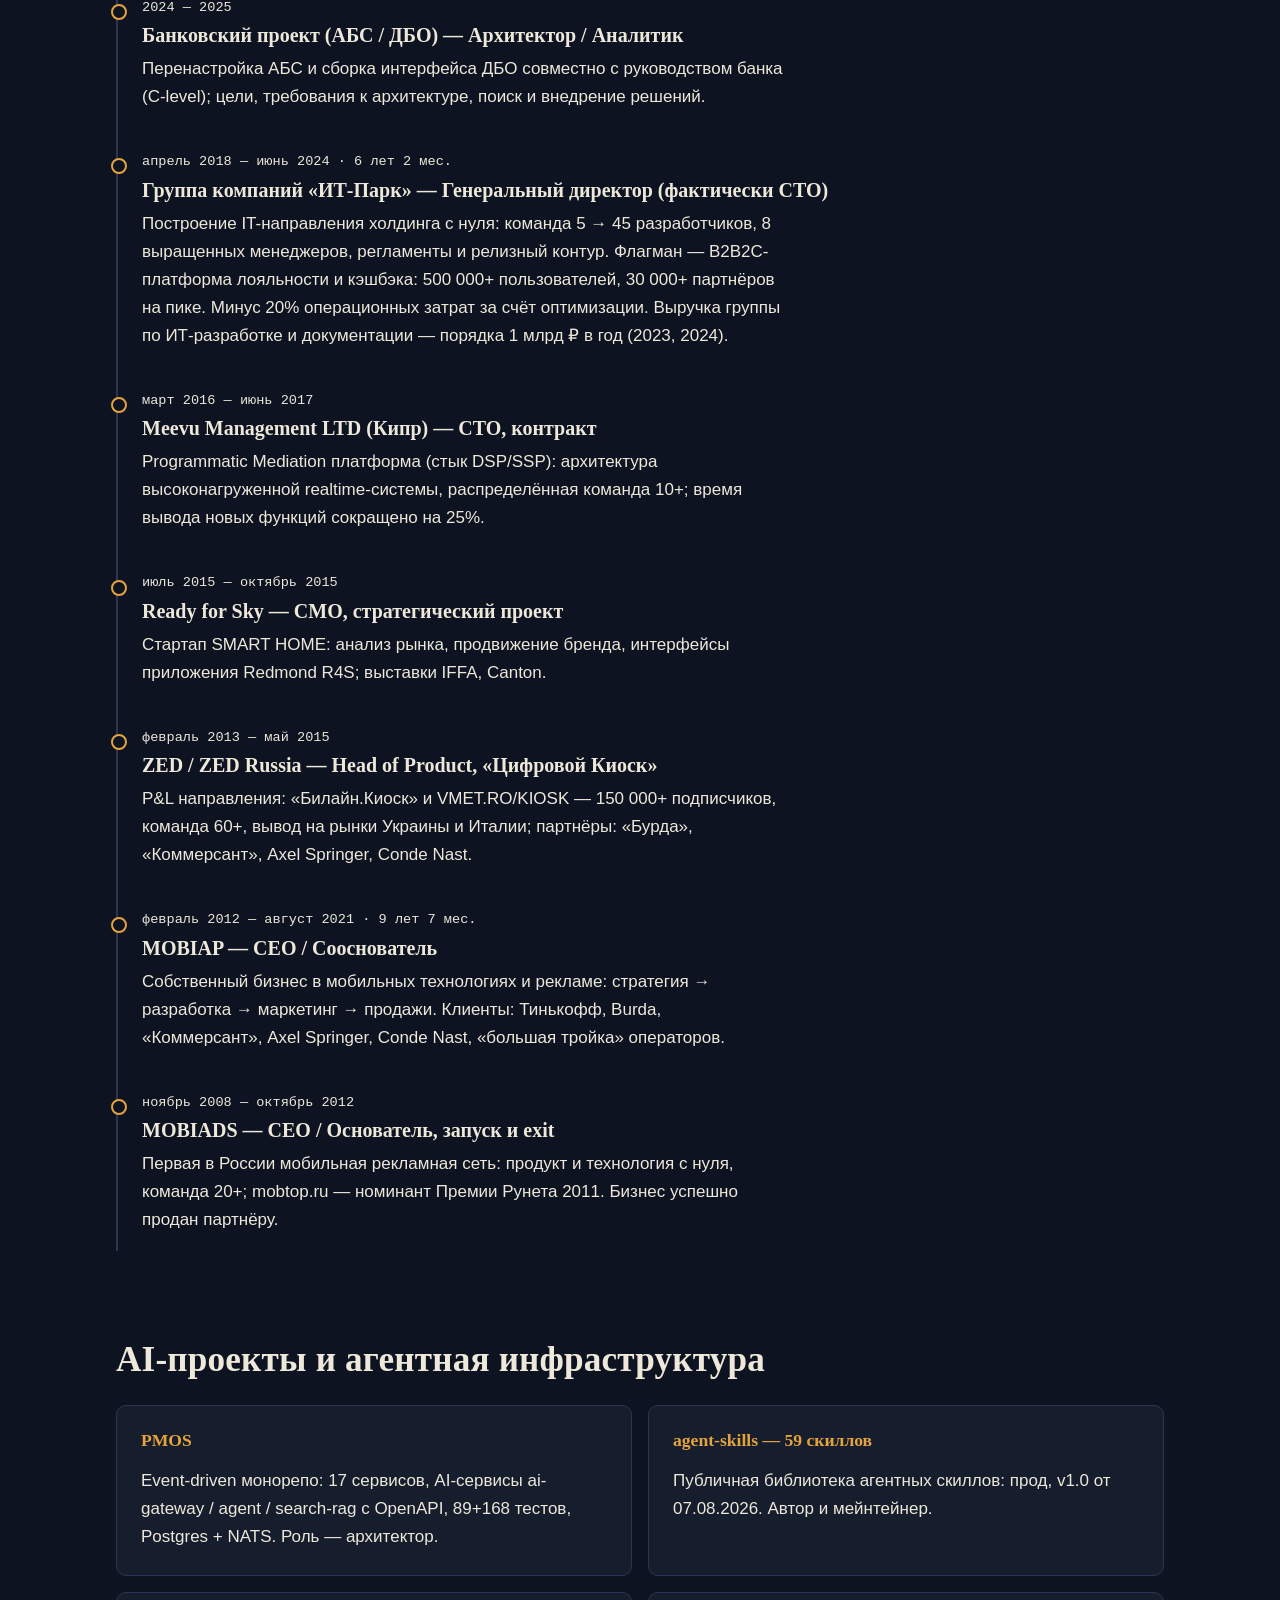
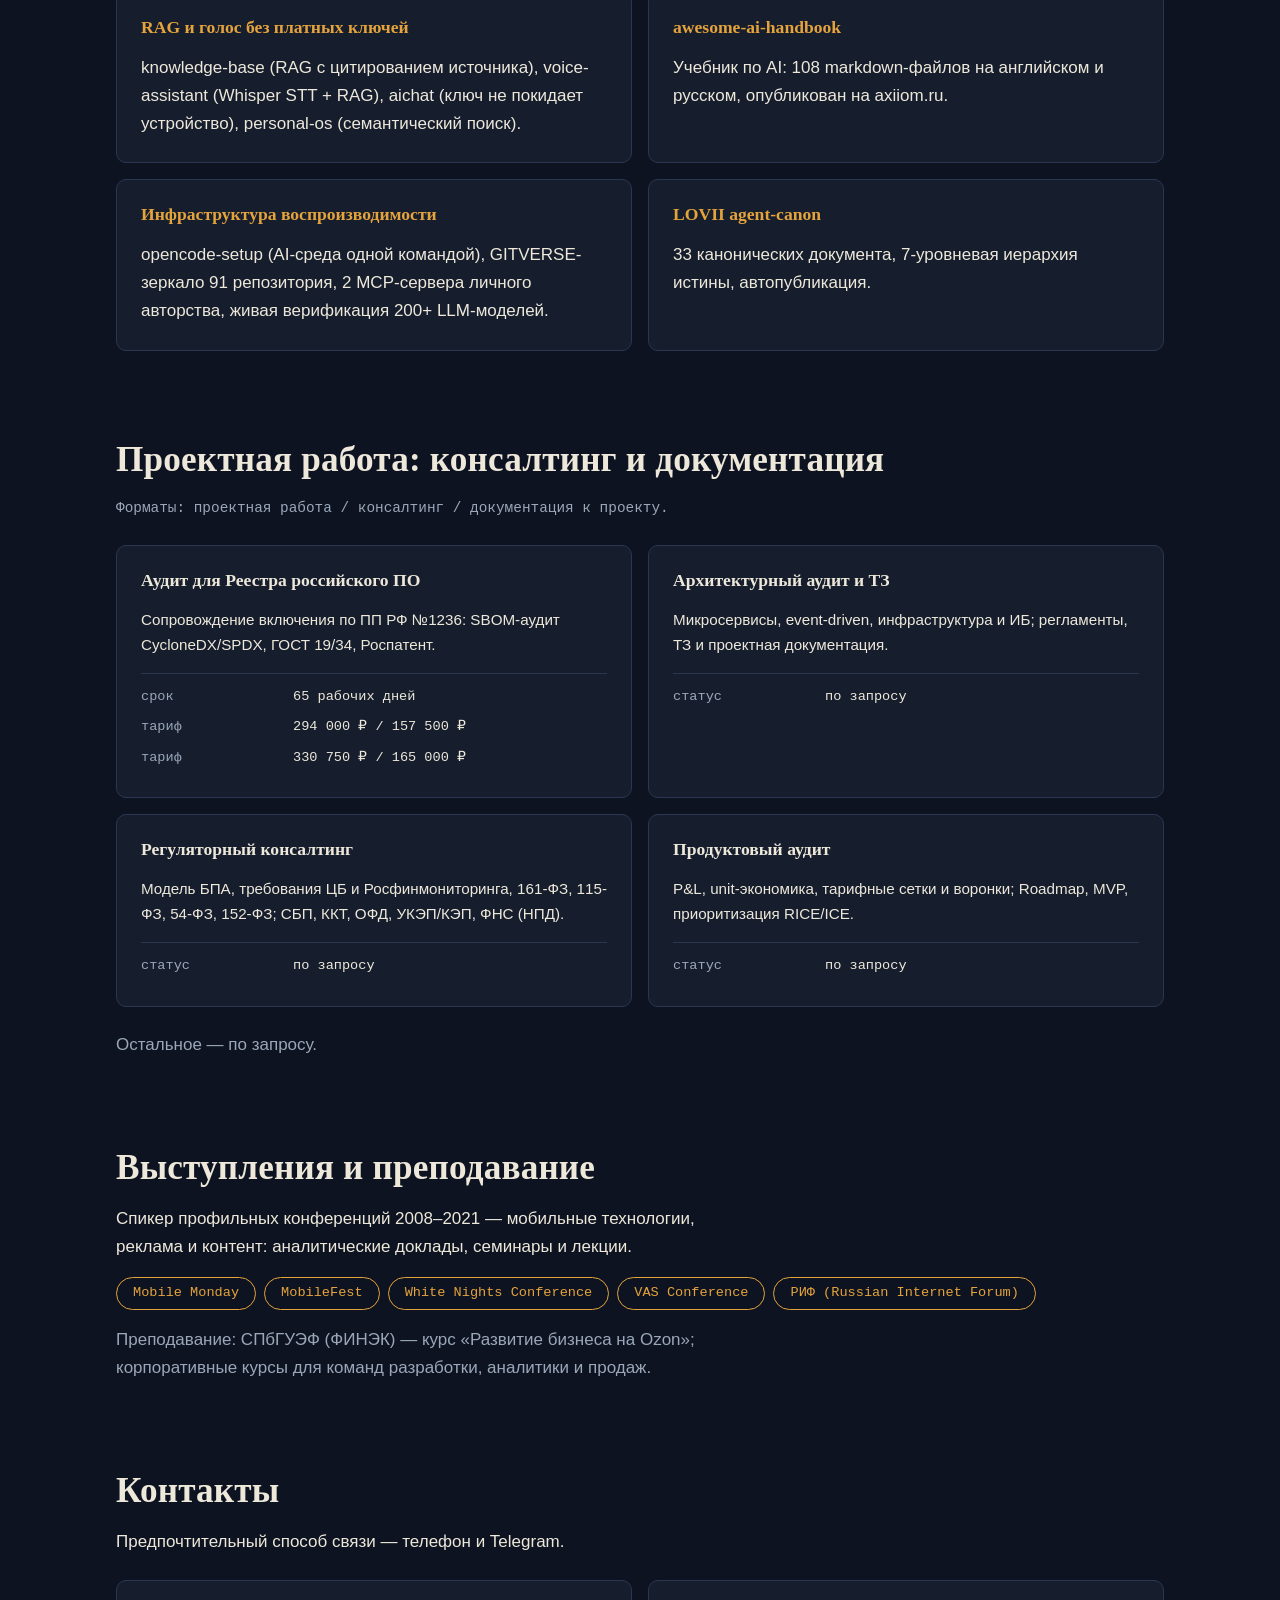
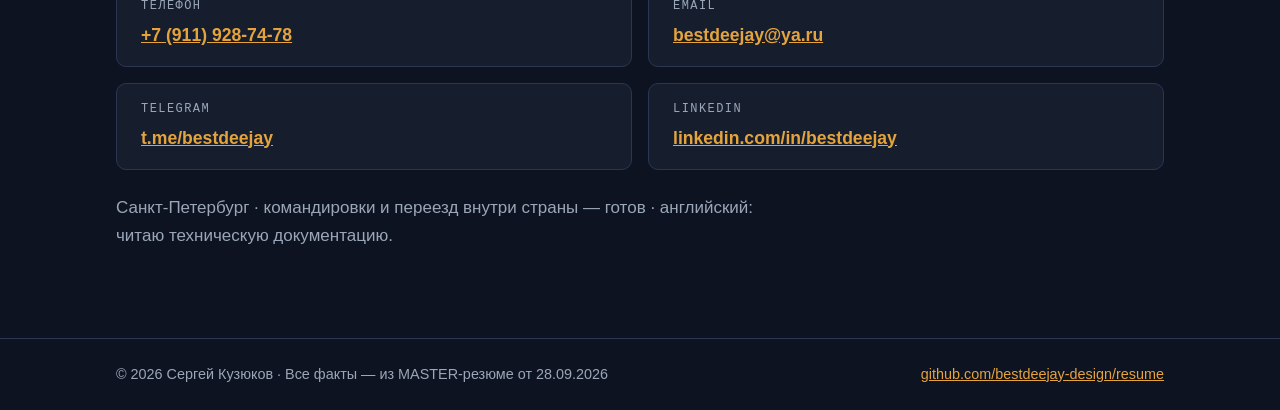
==== commit da35f860: "UniverID: демо-контракт, сумма только в мастере" ====
--- a/index.html
+++ b/index.html
@@ -97,7 +97,7 @@
         <li><p class="stat-v">5 → 45</p><p class="stat-l">разработчиков: вывел компанию из стартапа, вырастил 8 менеджеров</p></li>
         <li><p class="stat-v">500k / 30k</p><p class="stat-l">пользователей и партнёров B2B2C-платформы лояльности на пике</p></li>
         <li><p class="stat-v">2,8–4,1 млрд ₽</p><p class="stat-l">проектное финансирование Сбера, трижды в 2023–2025 годах</p></li>
-        <li><p class="stat-v">985 000 ₽</p><p class="stat-l">UniverID: цифровая экосистема вуза, 17 работ / 7 фаз, срок 2 месяца</p></li>
+        <li><p class="stat-v">2 месяца</p><p class="stat-l">от договора до демо цифровой экосистемы вуза: 12 000+ студентов, 20 модулей</p></li>
         <li><p class="stat-v">до 80</p><p class="stat-l">человек в управлении: разработка, аналитика, юристы, бэк-офис</p></li>
         <li><p class="stat-v">≈1 млрд ₽</p><p class="stat-l">выручка группы по ИТ-разработке и документации в год (2023, 2024)</p></li>
       </ul>
@@ -120,7 +120,7 @@
               </dl>
             </li>
             <li><strong>IGoods</strong> (авг 2025 — июн 2026) — продукт для сервиса доставки из гипермаркетов; руководил разработкой от идеи до сдачи, продукт продан заказчику.</li>
-            <li><strong>UniverID</strong> (договор 04.05.2026, 985 000 ₽, 2 мес) — цифровая экосистема университета: 12 000+ студентов, 6 факультетов, 51 кафедра; 20 модулей, 6 ролей, AI-куратор на 14 сценариев; портал univerid.ru, PWA.</li>
+            <li><strong>UniverID</strong> (демо-контракт от 04.05.2026, демо за 2 месяца) — цифровая экосистема университета: 12 000+ студентов, 6 факультетов, 51 кафедра; 20 модулей, 6 ролей, AI-куратор на 14 сценариев; портал univerid.ru, PWA.</li>
             <li><strong>Реестр российского ПО</strong> — сопровождение включения (ПП РФ №1236): SBOM-аудит, ГОСТ 19/34, Роспатент; собственный генератор КП собирает 6 страниц за ~2 секунды.</li>
             <li><strong>Финтех-лояльность</strong> (2024) — запуск двух платформ с нуля: оператор баллов лояльности и B2B-маркетплейс.</li>
             <li><strong>CPA-сеть</strong> (2024) — микросервисная event-driven архитектура и инфраструктура для агрегатора офферов.
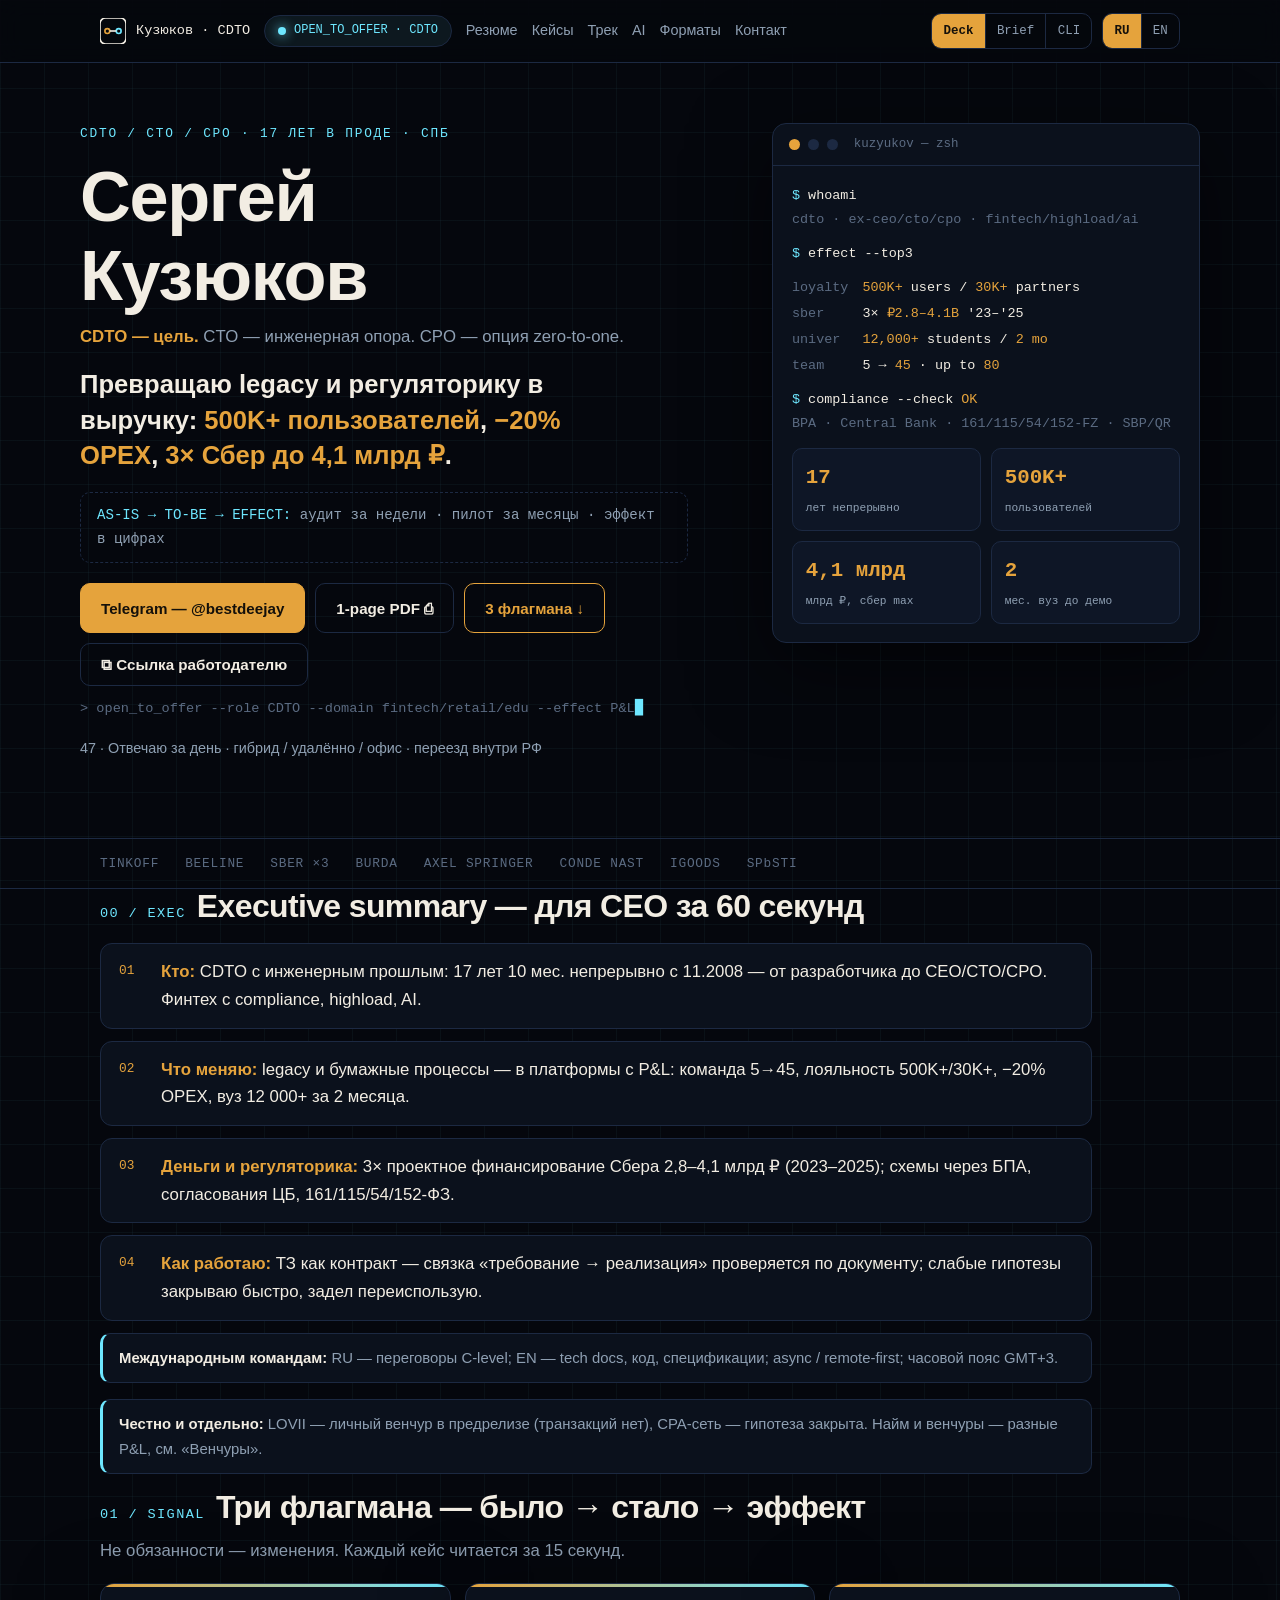
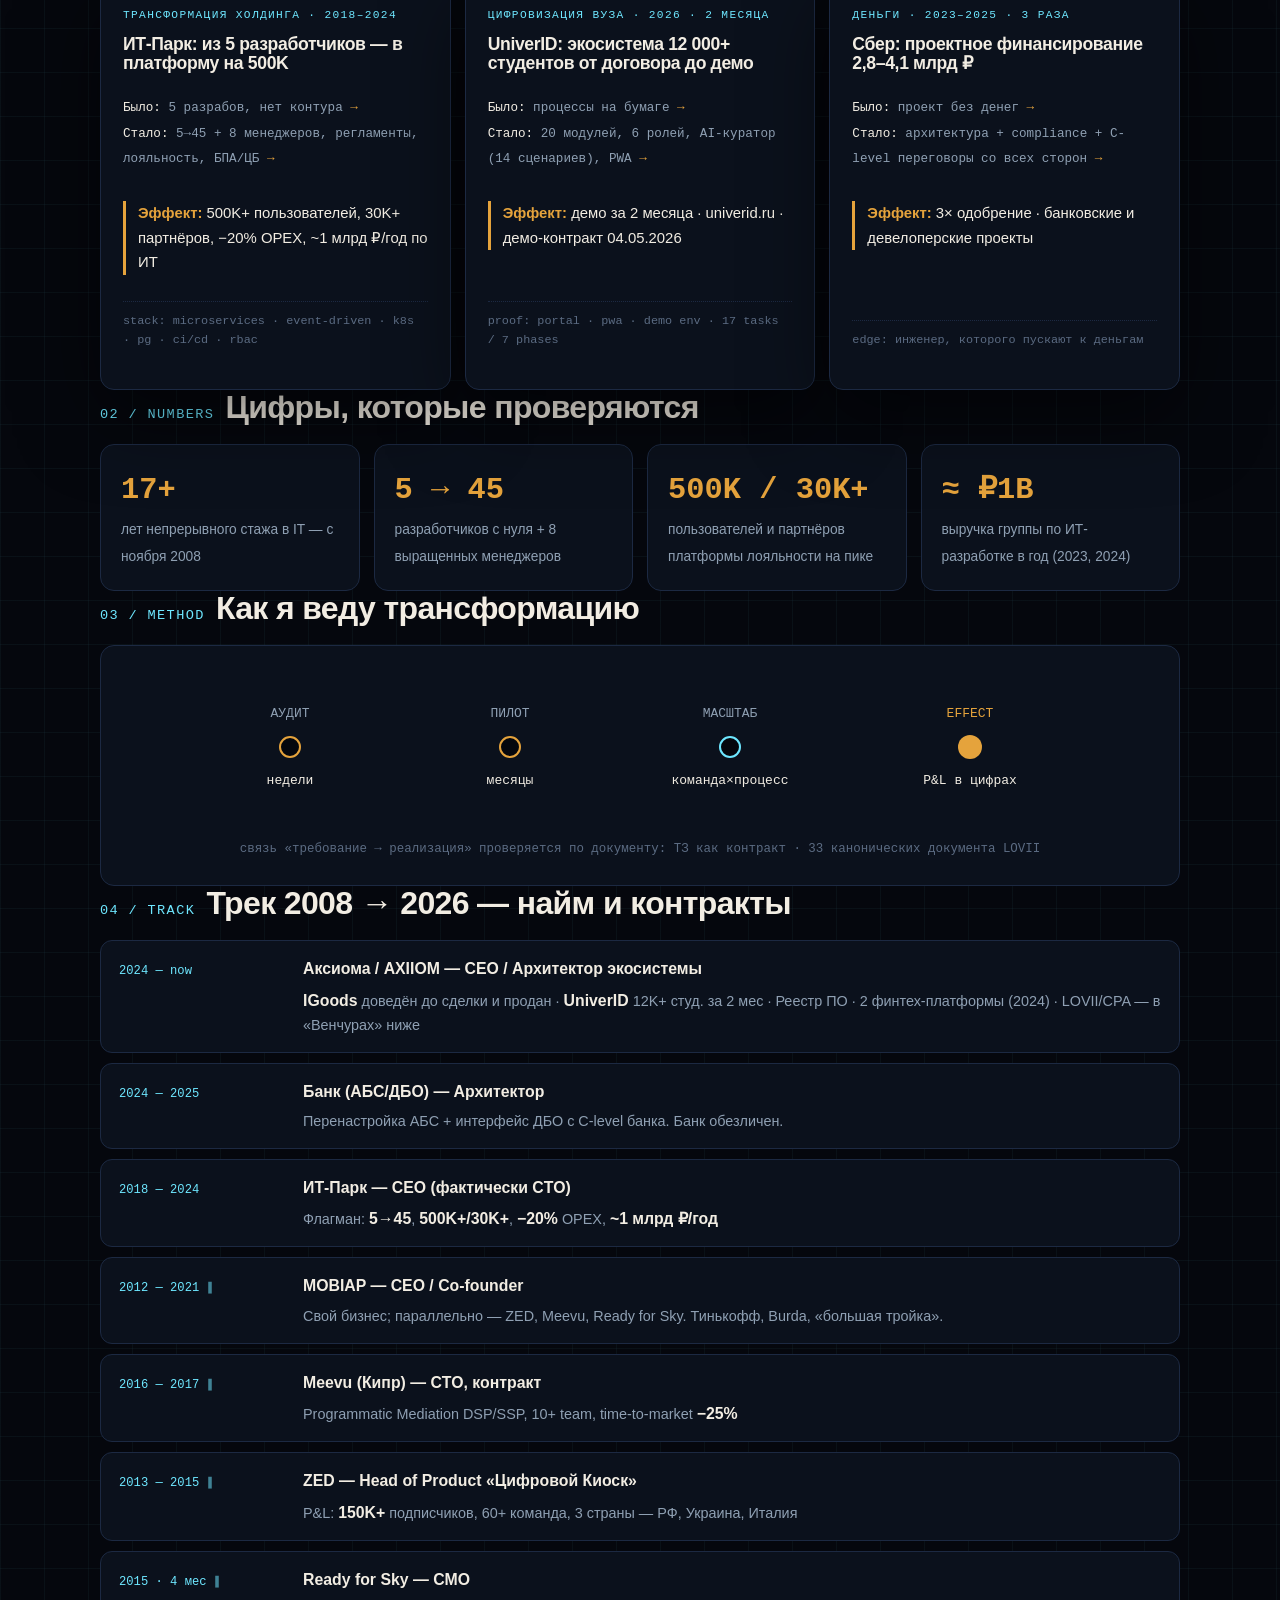
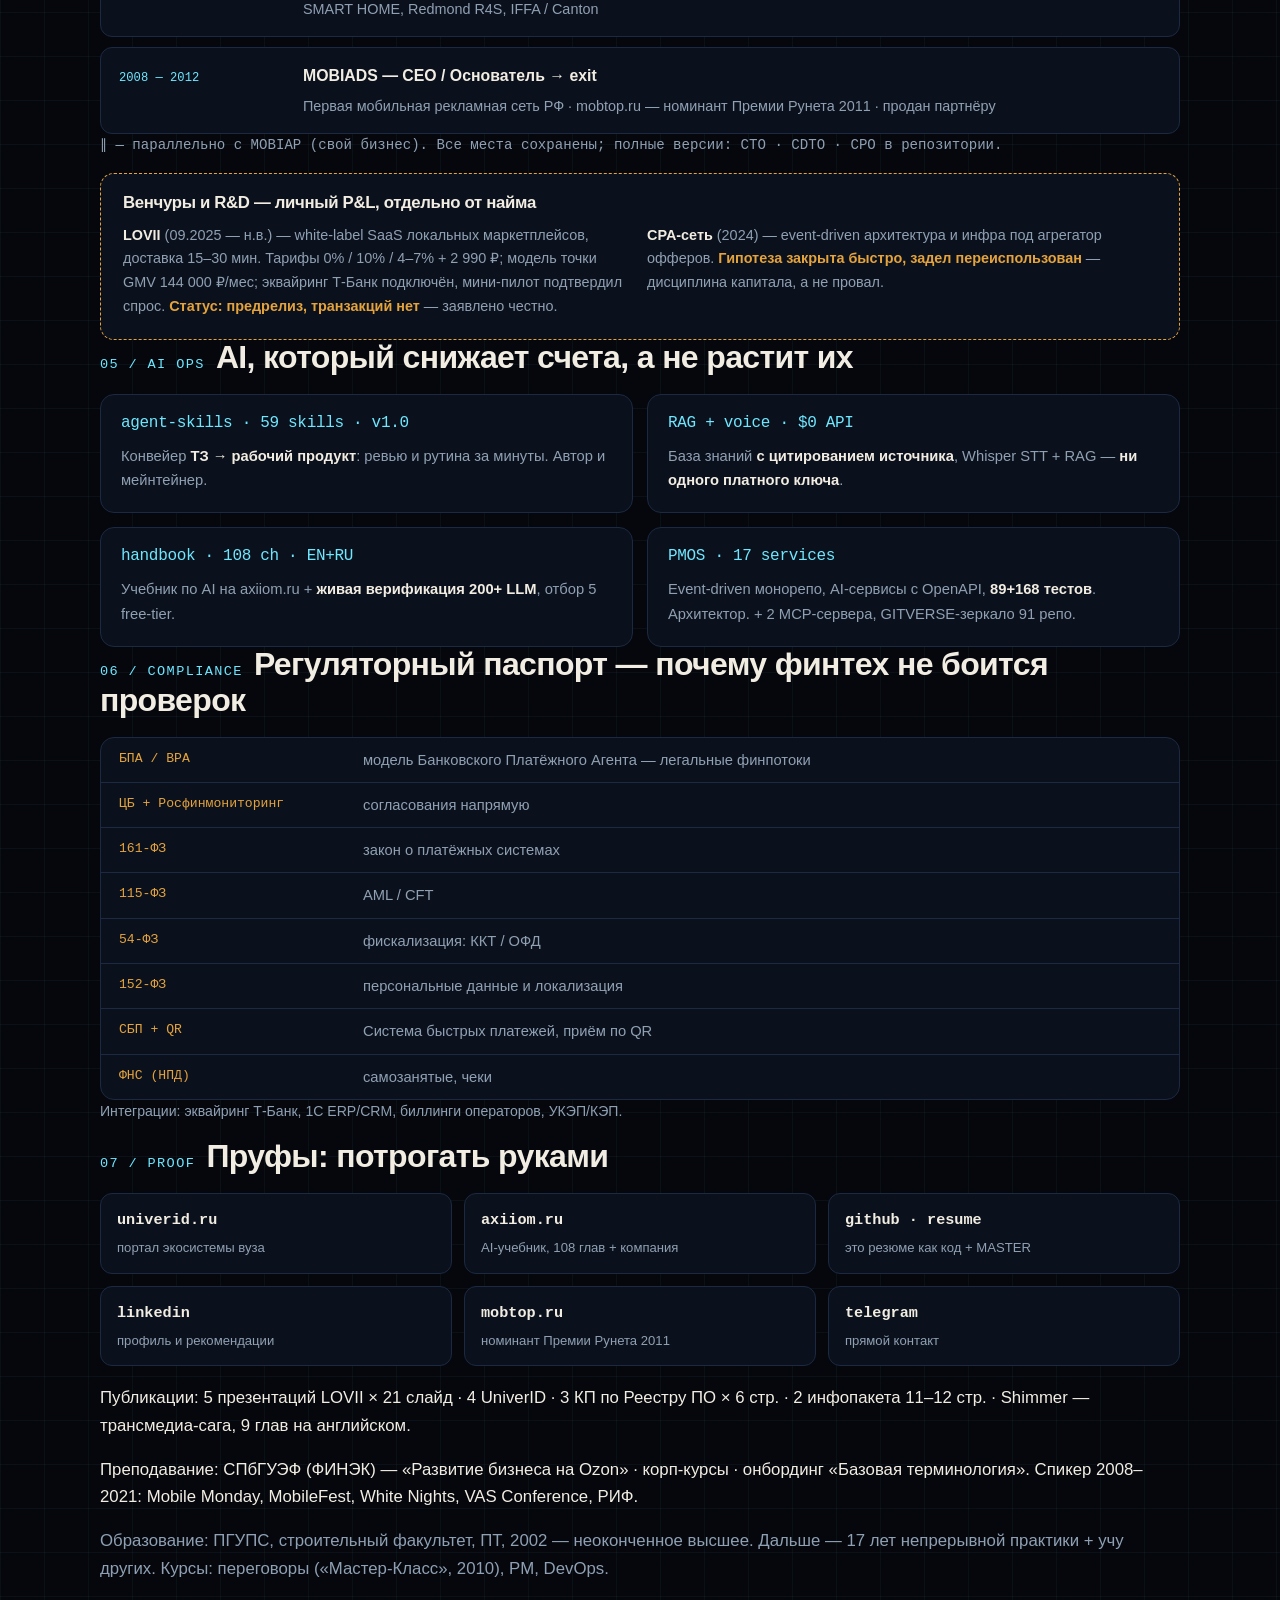
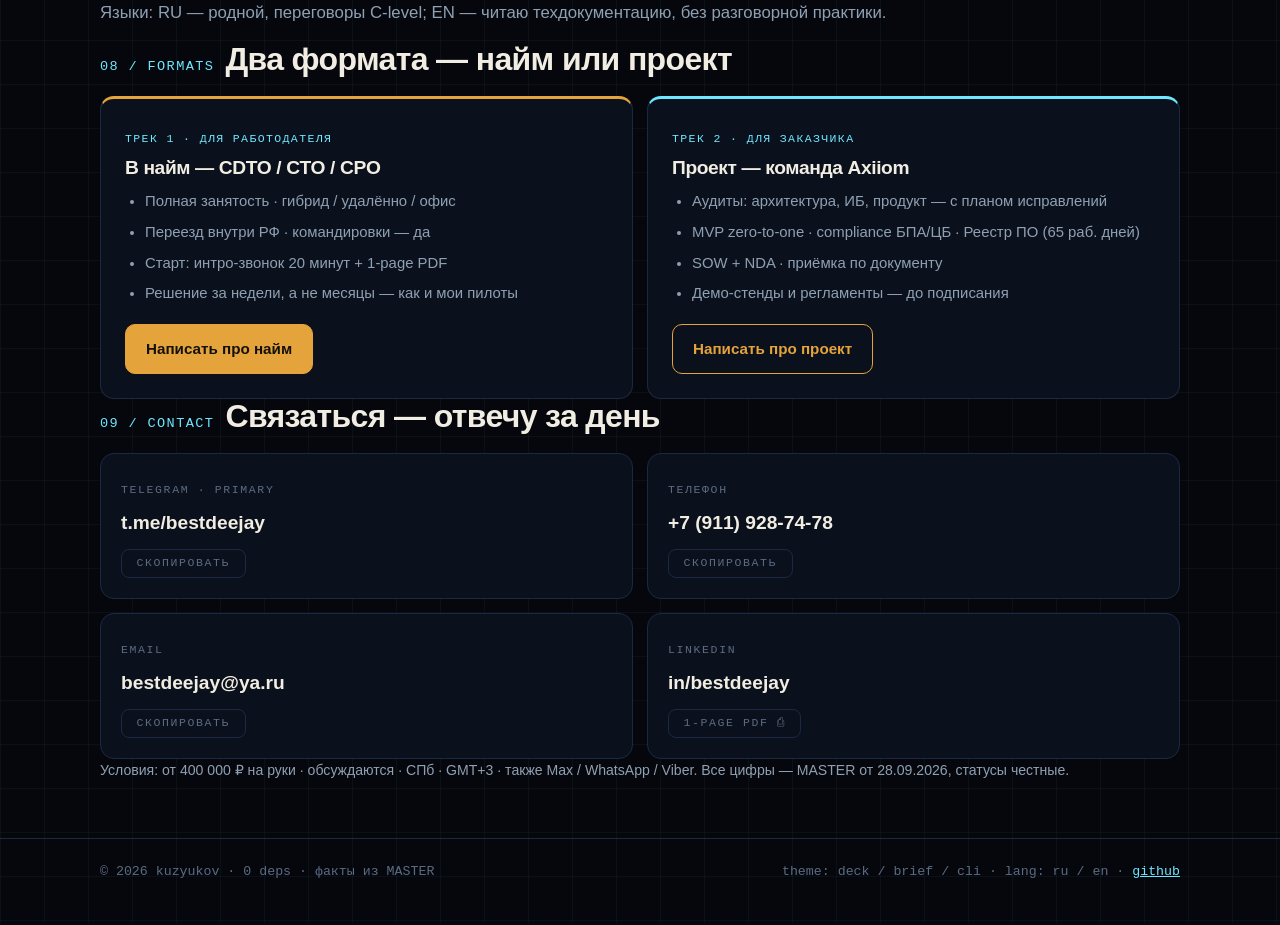
==== commit 304a784e: "3 themes (deck/brief/cli) + RU/EN + dual funnel hire/project + SUMMARY_INT - index.html: exec summar" ====
--- a/index.html
+++ b/index.html
@@ -1,262 +1,328 @@
 <!DOCTYPE html>
-<html lang="ru">
+<html lang="ru" data-theme="deck" data-lang="ru">
 <head>
-  <meta charset="utf-8">
-  <meta name="viewport" content="width=device-width, initial-scale=1">
-  <title>Сергей Кузюков — CTO / CDTO / CPO · 17 лет в IT</title>
-  <meta name="description" content="Сергей Кузюков, Санкт-Петербург: CTO (архитектура HighLoad, ИБ, комплаенс), CDTO (цифровая трансформация), CPO (продукты zero-to-one). 17 лет в IT, команды до 80 человек, платформа лояльности 500 000+ пользователей, проектное финансирование Сбера до 4,1 млрд ₽.">
-  <link rel="canonical" href="https://bestdeejay-design.github.io/resume/">
-  <meta property="og:type" content="website">
-  <meta property="og:locale" content="ru_RU">
-  <meta property="og:title" content="Сергей Кузюков — CTO / CDTO / CPO">
-  <meta property="og:description" content="17 лет в IT: от разработчика до CEO/CPO/CTO. Финтех, лояльность, HighLoad, AI. Санкт-Петербург.">
-  <meta property="og:url" content="https://bestdeejay-design.github.io/resume/">
-  <meta property="og:image" content="assets/og-image.png">
-  <meta property="og:image:width" content="1200">
-  <meta property="og:image:height" content="630">
-  <meta name="twitter:card" content="summary_large_image">
-  <meta name="twitter:title" content="Сергей Кузюков — CTO / CDTO / CPO">
-  <meta name="twitter:description" content="17 лет в IT: от разработчика до CEO/CPO/CTO. Финтех, лояльность, HighLoad, AI.">
-  <meta name="twitter:image" content="assets/og-image.png">
-  <link rel="icon" href="data:image/svg+xml,%3Csvg xmlns='http://www.w3.org/2000/svg' viewBox='0 0 32 32'%3E%3Crect width='32' height='32' rx='7' fill='%230D1321'/%3E%3Ccircle cx='9' cy='16' r='3' fill='none' stroke='%23E5A33C' stroke-width='2'/%3E%3Ccircle cx='23' cy='16' r='3' fill='none' stroke='%23E5A33C' stroke-width='2'/%3E%3Cpath d='M12 16h8' stroke='%23EDE8DA' stroke-width='2'/%3E%3C/svg%3E">
-  <link rel="stylesheet" href="./styles.css">
-  <script src="./app.js" defer></script>
-  <noscript><style>.to-top{display:none}</style></noscript>
+<meta charset="utf-8">
+<meta name="viewport" content="width=device-width, initial-scale=1">
+<title>Сергей Кузюков — CDTO · Трансформация с P&L-ответственностью</title>
+<meta name="description" content="CDTO: legacy и регуляторика → выручка. 500K+ пользователей, 5→45 команда, 3× Сбер 2,8–4,1 млрд ₽, вуз 12 000+ студентов за 2 месяца. Финтех, БПА/ЦБ, highload, AI.">
+<link rel="canonical" href="https://bestdeejay-design.github.io/resume/">
+<meta property="og:type" content="website">
+<meta property="og:locale" content="ru_RU">
+<meta property="og:title" content="Сергей Кузюков — CDTO / CTO / CPO">
+<meta property="og:description" content="17 лет в IT: трансформация с P&L-ответственностью. Финтех, highload, AI.">
+<meta property="og:url" content="https://bestdeejay-design.github.io/resume/">
+<meta property="og:image" content="assets/og-image.png">
+<meta name="twitter:card" content="summary_large_image">
+<link rel="icon" href="data:image/svg+xml,%3Csvg xmlns='http://www.w3.org/2000/svg' viewBox='0 0 32 32'%3E%3Crect width='32' height='32' rx='7' fill='%2305070D'/%3E%3Ccircle cx='9' cy='16' r='3' fill='none' stroke='%23E5A33C' stroke-width='2'/%3E%3Ccircle cx='23' cy='16' r='3' fill='none' stroke='%236EE7FF' stroke-width='2'/%3E%3Cpath d='M12 16h8' stroke='%23F2EDE3' stroke-width='2'/%3E%3C/svg%3E">
+<link rel="stylesheet" href="./styles.css">
+<script type="application/ld+json">
+{"@context":"https://schema.org","@type":"Person","name":"Sergey Kuzyukov",
+"alternateName":"Сергей Кузюков","jobTitle":["CDTO","CTO","CPO"],
+"address":{"@type":"PostalAddress","addressLocality":"Saint Petersburg","addressCountry":"RU"},
+"url":"https://bestdeejay-design.github.io/resume/",
+"sameAs":["https://t.me/bestdeejay","https://www.linkedin.com/in/bestdeejay","https://github.com/bestdeejay-design/resume"],
+"knowsAbout":["Digital Transformation","Fintech","Regulatory Compliance","Highload Architecture","AI Agents","P&L Management"]}
+</script>
+<script src="./app.js" defer></script>
 </head>
 <body>
-  <a class="skip" href="#main">Перейти к содержимому</a>
-
-  <header class="site-header">
-    <div class="wrap header-in">
-      <a class="brand" href="#top" aria-label="Сергей Кузюков — наверх страницы">
-        <svg class="brand-mark" width="28" height="28" viewBox="0 0 32 32" aria-hidden="true"><rect width="32" height="32" rx="7" fill="none" stroke="currentColor" stroke-width="2"/><circle cx="9" cy="16" r="3" fill="none" stroke="currentColor" stroke-width="2"/><circle cx="23" cy="16" r="3" fill="none" stroke="currentColor" stroke-width="2"/><path d="M12 16h8" stroke="currentColor" stroke-width="2"/></svg>
-        <span class="brand-name">Кузюков&nbsp;·&nbsp;CTO&nbsp;/&nbsp;CDTO&nbsp;/&nbsp;CPO</span>
-      </a>
-      <nav class="site-nav" aria-label="Разделы страницы">
-        <a href="#about">Обо мне</a>
-        <a href="#numbers">Цифры</a>
-        <a href="#career">Карьера</a>
-        <a href="#ai">AI</a>
-        <a href="#consulting">Консалтинг</a>
-        <a href="#talks">Выступления</a>
-        <a href="#contacts">Контакты</a>
-      </nav>
-    </div>
-  </header>
-
-  <main id="main">
-    <!-- HERO -->
-    <section class="hero" id="top" aria-labelledby="hero-title">
-      <svg class="circuit" viewBox="0 0 800 420" aria-hidden="true" focusable="false">
-        <path d="M-20 360 H180 L240 300 H420 L480 240 H700 L760 180 H830" fill="none"/>
-        <circle cx="180" cy="360" r="5"/><circle cx="420" cy="300" r="5"/><circle cx="700" cy="240" r="5"/>
-      </svg>
-      <div class="wrap hero-in">
-        <div class="hero-main">
-          <p class="eyebrow">Санкт-Петербург · в IT с ноября 2008 года · 17 лет 10 мес.</p>
-          <h1 id="hero-title">Сергей Кузюков</h1>
-          <p class="roles"><strong>CTO</strong> · <strong>CDTO</strong> · <strong>CPO</strong></p>
-          <p class="lead">Проектирую и запускаю IT-экосистемы под ключ: архитектура, команды, P&amp;L, регуляторный контур.</p>
-          <div class="cta">
-            <a class="btn btn-primary" href="https://t.me/bestdeejay">Telegram — @bestdeejay</a>
-            <a class="btn" href="mailto:bestdeejay@ya.ru">bestdeejay@ya.ru</a>
-            <a class="btn" href="tel:+79119287478">+7&nbsp;(911)&nbsp;928-74-78</a>
-          </div>
-          <p class="terms">от 400 000 ₽ на руки · полная занятость (возможна проектная) · гибрид / удалённо / в офисе</p>
+<a class="skip" href="#main"><span class="t-ru">Перейти к содержимому</span><span class="t-en">Skip to content</span></a>
+
+<header class="top">
+  <div class="wrap top-in">
+    <a class="brand" href="#top" aria-label="Sergey Kuzyukov — top">
+      <svg width="26" height="26" viewBox="0 0 32 32" aria-hidden="true"><rect width="32" height="32" rx="7" fill="none" stroke="currentColor" stroke-width="2"/><circle cx="9" cy="16" r="3" fill="none" stroke="#E5A33C" stroke-width="2"/><circle cx="23" cy="16" r="3" fill="none" stroke="#6EE7FF" stroke-width="2"/><path d="M12 16h8" stroke="currentColor" stroke-width="2"/></svg>
+      <span class="t-ru">Кузюков · CDTO</span><span class="t-en">Kuzyukov · CDTO</span>
+    </a>
+    <span class="status"><span class="dot"></span>OPEN_TO_OFFER · CDTO</span>
+    <nav aria-label="Sections">
+      <a href="#exec"><span class="t-ru">Резюме</span><span class="t-en">Summary</span></a>
+      <a href="#signal"><span class="t-ru">Кейсы</span><span class="t-en">Cases</span></a>
+      <a href="#track"><span class="t-ru">Трек</span><span class="t-en">Track</span></a>
+      <a href="#ai">AI</a>
+      <a href="#formats"><span class="t-ru">Форматы</span><span class="t-en">Tracks</span></a>
+      <a href="#contact"><span class="t-ru">Контакт</span><span class="t-en">Contact</span></a>
+    </nav>
+    <div class="controls">
+      <div class="seg" role="group" aria-label="Theme">
+        <button type="button" data-set-theme="deck" aria-pressed="true">Deck</button>
+        <button type="button" data-set-theme="brief" aria-pressed="false">Brief</button>
+        <button type="button" data-set-theme="terminal" aria-pressed="false" title="Terminal ( ` )">CLI</button>
+      </div>
+      <div class="seg" role="group" aria-label="Language">
+        <button type="button" data-set-lang="ru" aria-pressed="true">RU</button>
+        <button type="button" data-set-lang="en" aria-pressed="false">EN</button>
+      </div>
+    </div>
+  </div>
+</header>
+
+<main id="main">
+<!-- HERO -->
+<div class="wrap hero" id="top">
+  <div class="hero-grid">
+    <div>
+      <p class="eyebrow"><span class="t-ru">CDTO / CTO / CPO · 17 лет в проде · СПб</span><span class="t-en">CDTO / CTO / CPO · 17 years in production · Saint Petersburg</span></p>
+      <h1><span class="t-ru">Сергей<br>Кузюков</span><span class="t-en">Sergey<br>Kuzyukov</span></h1>
+      <p class="role-line"><span class="t-ru"><b>CDTO — цель.</b> CTO — инженерная опора. CPO — опция zero-to-one.</span><span class="t-en"><b>CDTO — target role.</b> CTO — engineering backbone. CPO — zero-to-one option.</span></p>
+      <p class="lead"><span class="t-ru">Превращаю legacy и регуляторику в выручку: <em>500K+ пользователей</em>, <em>−20% OPEX</em>, <em>3× Сбер до 4,1 млрд ₽</em>.</span><span class="t-en">I turn legacy and regulation into revenue: <em>500K+ users</em>, <em>−20% OPEX</em>, <em>3× Sberbank approvals up to ₽4.1B</em>.</span></p>
+      <p class="formula"><span class="t-ru"><b>AS-IS → TO-BE → EFFECT:</b> аудит за недели · пилот за месяцы · эффект в цифрах</span><span class="t-en"><b>AS-IS → TO-BE → EFFECT:</b> audit in weeks · pilot in months · effect in numbers</span></p>
+      <div class="cta">
+        <a class="btn btn-p" href="https://t.me/bestdeejay">Telegram — @bestdeejay</a>
+        <button class="btn btn-g" type="button" data-print><span class="t-ru">1-page PDF ⎙</span><span class="t-en">1-page PDF ⎙</span></button>
+        <a class="btn" href="#signal"><span class="t-ru">3 флагмана ↓</span><span class="t-en">3 flagships ↓</span></a>
+        <button class="btn btn-g" type="button" data-employer-link><span class="t-ru">⧉ Ссылка работодателю</span><span class="t-en">⧉ Employer link</span></button>
+      </div>
+      <p class="typed" id="typed" aria-hidden="true"></p>
+      <p class="terms"><span class="t-ru">47 · Отвечаю за день · гибрид / удалённо / офис · переезд внутри РФ</span><span class="t-en">Replies within a day · hybrid / remote / on-site · relocation within Russia</span></p>
+    </div>
+    <aside class="term" aria-label="Dossier terminal">
+      <div class="term-bar"><i></i><i></i><i></i><span>kuzyukov — zsh</span></div>
+      <div class="term-body">
+        <div><span class="p">$</span> whoami</div>
+        <div class="d">cdto · ex-ceo/cto/cpo · fintech/highload/ai</div>
+        <div style="margin-top:.6rem"><span class="p">$</span> effect --top3</div>
+        <dl class="kv">
+          <dt>loyalty</dt><dd><span class="a">500K+</span> users / <span class="a">30K+</span> partners</dd>
+          <dt>sber</dt><dd>3× <span class="a">₽2.8–4.1B</span> '23–'25</dd>
+          <dt>univer</dt><dd><span class="a">12,000+</span> students / <span class="a">2 mo</span></dd>
+          <dt>team</dt><dd>5 → <span class="a">45</span> · up to <span class="a">80</span></dd>
+        </dl>
+        <div><span class="p">$</span> compliance --check <span class="a">OK</span></div>
+        <div class="d">BPA · Central Bank · 161/115/54/152-FZ · SBP/QR</div>
+        <div class="mini-stats">
+          <div><b data-count="17" data-suffix="">0</b><span><span class="t-ru">лет непрерывно</span><span class="t-en">years straight</span></span></div>
+          <div><b data-count="500" data-suffix="K+">0</b><span><span class="t-ru">пользователей</span><span class="t-en">users</span></span></div>
+          <div><b data-count="4.1" data-dec="1" data-suffix-ru=" млрд" data-suffix-en="B">0</b><span><span class="t-ru">млрд ₽, сбер max</span><span class="t-en">₽B, sber max</span></span></div>
+          <div><b data-count="2" data-suffix="">0</b><span><span class="t-ru">мес. вуз до демо</span><span class="t-en">mo univ to demo</span></span></div>
         </div>
-        <aside class="dossier" aria-label="Краткое досье">
-          <p class="dossier-tag">досье · факты</p>
-          <dl>
-            <div><dt>Стаж</dt><dd>17 лет 10 мес. непрерывно</dd></div>
-            <div><dt>Команды</dt><dd>до 80 человек, 5 → 45 с нуля</dd></div>
-            <div><dt>Флагман</dt><dd>лояльность: 500 000+ / 30 000+</dd></div>
-            <div><dt>Сбер</dt><dd>3× проектное финансирование, 2,8–4,1 млрд ₽</dd></div>
-            <div><dt>Сейчас</dt><dd>Аксиома / LOVII, предрелиз — честно</dd></div>
-          </dl>
-        </aside>
       </div>
-    </section>
-
-    <!-- ROLE SWITCH + ABOUT -->
-    <section class="wrap" id="about" aria-labelledby="about-title">
-      <h2 id="about-title">Обо мне</h2>
-      <p class="lead">Отвечаю за результат от бизнес-цели до работающей платформы — архитектуру, команду и регуляторный контур беру на себя.</p>
-      <ol class="creed">
-        <li><strong>Инженер, которого пускают к деньгам.</strong> Трижды (2023–2025) проводил проекты через Сбер — 2,8–4,1 млрд ₽: архитектура, compliance (БПА, ЦБ, 161/115-ФЗ) и переговоры в одном лице.</li>
-        <li><strong>Строю команды, а не должности.</strong> 5 → 45 разработчиков с нуля, 8 выращенных менеджеров, регламенты и релизный контур — затем платформа на 500 000+ пользователей и 30 000+ партнёров.</li>
-        <li><strong>Запускаю с нуля и называю вещи своими именами.</strong> MOBIADS — от кода до продажи бизнеса; LOVII — предрелиз, транзакций нет; CPA-сеть — гипотеза не подтвердилась, задел переиспользован.</li>
-        <li><strong>Пишу то, что можно проверить.</strong> 33 канонических документа LOVII, ТЗ как контракт, 59 агентных скиллов и учебник на 108 файлов — в открытом доступе.</li>
-      </ol>
-    </section>
-
-    <!-- NUMBERS -->
-    <section class="wrap" id="numbers" aria-labelledby="numbers-title">
-      <h2 id="numbers-title">Цифры</h2>
-      <ul class="stats">
-        <li><p class="stat-v">17+</p><p class="stat-l">лет непрерывного стажа в IT — с ноября 2008 года</p></li>
-        <li><p class="stat-v">5 → 45</p><p class="stat-l">разработчиков: вывел компанию из стартапа, вырастил 8 менеджеров</p></li>
-        <li><p class="stat-v">500k / 30k</p><p class="stat-l">пользователей и партнёров B2B2C-платформы лояльности на пике</p></li>
-        <li><p class="stat-v">2,8–4,1 млрд ₽</p><p class="stat-l">проектное финансирование Сбера, трижды в 2023–2025 годах</p></li>
-        <li><p class="stat-v">2 месяца</p><p class="stat-l">от договора до демо цифровой экосистемы вуза: 12 000+ студентов, 20 модулей</p></li>
-        <li><p class="stat-v">до 80</p><p class="stat-l">человек в управлении: разработка, аналитика, юристы, бэк-офис</p></li>
-        <li><p class="stat-v">≈1 млрд ₽</p><p class="stat-l">выручка группы по ИТ-разработке и документации в год (2023, 2024)</p></li>
+    </aside>
+    <aside class="brief-card" aria-label="Facts">
+      <div class="photo-ph"><span class="t-ru">Фото — на созвоне / по запросу</span><span class="t-en">Photo — on request / intro call</span></div>
+      <dl class="kv">
+        <dt><span class="t-ru">Стаж</span><span class="t-en">Tenure</span></dt><dd><span class="t-ru">17 лет 10 мес. непрерывно, с 11.2008</span><span class="t-en">17y 10m continuous, since 11.2008</span></dd>
+        <dt><span class="t-ru">Команды</span><span class="t-en">Teams</span></dt><dd>5→45 · <span class="t-ru">до 80 в контуре</span><span class="t-en">up to 80 in scope</span></dd>
+        <dt><span class="t-ru">Флагман</span><span class="t-en">Flagship</span></dt><dd>500K+ / 30K+</dd>
+        <dt>Sber</dt><dd>3× ₽2.8–4.1B</dd>
+        <dt><span class="t-ru">Сейчас</span><span class="t-en">Now</span></dt><dd><span class="t-ru">Axiiom · LOVII pre-release</span><span class="t-en">Axiiom · LOVII pre-release</span></dd>
+      </dl>
+      <p class="refs"><span class="t-ru">Рекомендации — по запросу</span><span class="t-en">References available on request</span></p>
+    </aside>
+  </div>
+</div>
+
+<div class="logos no-print"><div class="wrap"><div>
+  <span>TINKOFF</span><span>BEELINE</span><span>SBER ×3</span><span>BURDA</span><span>AXEL SPRINGER</span><span>CONDE NAST</span><span>IGOODS</span><span>SPbSTI</span>
+</div></div></div>
+
+<!-- EXEC -->
+<section class="wrap" id="exec">
+  <h2 class="reveal"><span class="n">00 / EXEC</span><span class="t-ru">Executive summary — для CEO за 60 секунд</span><span class="t-en">Executive summary — for the CEO in 60 seconds</span></h2>
+  <ol class="exec reveal">
+    <li><span class="t-ru"><b>Кто:</b> CDTO с инженерным прошлым: 17 лет 10 мес. непрерывно с 11.2008 — от разработчика до CEO/CTO/CPO. Финтех с compliance, highload, AI.</span><span class="t-en"><b>Who:</b> a CDTO with an engineering past: 17y 10m continuous since 11.2008 — developer to CEO/CTO/CPO. Regulated fintech, highload, AI.</span></li>
+    <li><span class="t-ru"><b>Что меняю:</b> legacy и бумажные процессы — в платформы с P&amp;L: команда 5→45, лояльность 500K+/30K+, −20% OPEX, вуз 12 000+ за 2 месяца.</span><span class="t-en"><b>What I change:</b> legacy and paper processes into platforms with P&amp;L: team 5→45, 500K+/30K+ loyalty, −20% OPEX, a 12,000+ university in 2 months.</span></li>
+    <li><span class="t-ru"><b>Деньги и регуляторика:</b> 3× проектное финансирование Сбера 2,8–4,1 млрд ₽ (2023–2025); схемы через БПА, согласования ЦБ, 161/115/54/152-ФЗ.</span><span class="t-en"><b>Money &amp; regulation:</b> 3× Sberbank project finance ₽2.8–4.1B (2023–2025); Bank-Payment-Agent schemes, Central Bank approvals, payments / AML / fiscal / data-privacy compliance.</span></li>
+    <li><span class="t-ru"><b>Как работаю:</b> ТЗ как контракт — связка «требование → реализация» проверяется по документу; слабые гипотезы закрываю быстро, задел переиспользую.</span><span class="t-en"><b>How I work:</b> spec-as-contract — every requirement maps to verifiable delivery; weak hypotheses get killed fast, assets get reused.</span></li>
+  </ol>
+  <p class="note reveal"><span class="t-ru"><b>Международным командам:</b> RU — переговоры C-level; EN — tech docs, код, спецификации; async / remote-first; часовой пояс GMT+3.</span><span class="t-en"><b>For international teams:</b> Russian — C-level negotiations; English — technical reading (docs, code, specs); async &amp; remote-first; GMT+3.</span></p>
+  <p class="note reveal"><span class="t-ru"><b>Честно и отдельно:</b> LOVII — личный венчур в предрелизе (транзакций нет), CPA-сеть — гипотеза закрыта. Найм и венчуры — разные P&amp;L, см. «Венчуры».</span><span class="t-en"><b>Stated separately, honestly:</b> LOVII is a personal pre-release venture (no transactions yet); the CPA network was invalidated and closed. Employment and ventures are separate P&amp;Ls — see “Ventures”.</span></p>
+</section>
+
+<!-- SIGNAL -->
+<section class="wrap" id="signal">
+  <h2 class="reveal"><span class="n">01 / SIGNAL</span><span class="t-ru">Три флагмана — было → стало → эффект</span><span class="t-en">Three flagships — before → after → effect</span></h2>
+  <p class="muted reveal"><span class="t-ru">Не обязанности — изменения. Каждый кейс читается за 15 секунд.</span><span class="t-en">Not duties — changes. Each case reads in 15 seconds.</span></p>
+  <div class="cards3">
+    <article class="case reveal">
+      <span class="tag"><span class="t-ru">Трансформация холдинга · 2018–2024</span><span class="t-en">Holding transformation · 2018–2024</span></span>
+      <h3><span class="t-ru">ИТ-Парк: из 5 разработчиков — в платформу на 500K</span><span class="t-en">IT-Park: from 5 developers to a 500K platform</span></h3>
+      <p class="flow"><span class="t-ru"><b>Было:</b> 5 разрабов, нет контура <span class="arr">→</span><br><b>Стало:</b> 5→45 + 8 менеджеров, регламенты, лояльность, БПА/ЦБ <span class="arr">→</span></span><span class="t-en"><b>Before:</b> 5 devs, no delivery system <span class="arr">→</span><br><b>After:</b> 5→45 + 8 managers, release process, loyalty platform, BPA/Central Bank <span class="arr">→</span></span></p>
+      <p class="effect"><span class="t-ru"><b>Эффект:</b> 500K+ пользователей, 30K+ партнёров, −20% OPEX, ~1 млрд ₽/год по ИТ</span><span class="t-en"><b>Effect:</b> 500K+ users, 30K+ partners, −20% OPEX, ~₽1B/year in IT revenue</span></p>
+      <p class="stack">stack: microservices · event-driven · k8s · pg · ci/cd · rbac</p>
+    </article>
+    <article class="case reveal">
+      <span class="tag"><span class="t-ru">Цифровизация вуза · 2026 · 2 месяца</span><span class="t-en">University digitization · 2026 · 2 months</span></span>
+      <h3><span class="t-ru">UniverID: экосистема 12 000+ студентов от договора до демо</span><span class="t-en">UniverID: a 12,000+ student ecosystem, contract to demo</span></h3>
+      <p class="flow"><span class="t-ru"><b>Было:</b> процессы на бумаге <span class="arr">→</span><br><b>Стало:</b> 20 модулей, 6 ролей, AI-куратор (14 сценариев), PWA <span class="arr">→</span></span><span class="t-en"><b>Before:</b> paper processes <span class="arr">→</span><br><b>After:</b> 20 modules, 6 roles, AI curator (14 scenarios), PWA <span class="arr">→</span></span></p>
+      <p class="effect"><span class="t-ru"><b>Эффект:</b> демо за 2 месяца · univerid.ru · демо-контракт 04.05.2026</span><span class="t-en"><b>Effect:</b> demo in 2 months · univerid.ru · demo contract 04.05.2026</span></p>
+      <p class="stack">proof: portal · pwa · demo env · 17 tasks / 7 phases</p>
+    </article>
+    <article class="case reveal">
+      <span class="tag"><span class="t-ru">Деньги · 2023–2025 · 3 раза</span><span class="t-en">Funding · 2023–2025 · 3 times</span></span>
+      <h3><span class="t-ru">Сбер: проектное финансирование 2,8–4,1 млрд ₽</span><span class="t-en">Sberbank: project finance ₽2.8–4.1B</span></h3>
+      <p class="flow"><span class="t-ru"><b>Было:</b> проект без денег <span class="arr">→</span><br><b>Стало:</b> архитектура + compliance + C-level переговоры со всех сторон <span class="arr">→</span></span><span class="t-en"><b>Before:</b> project, no funding <span class="arr">→</span><br><b>After:</b> architecture + compliance + C-level talks from all sides <span class="arr">→</span></span></p>
+      <p class="effect"><span class="t-ru"><b>Эффект:</b> 3× одобрение · банковские и девелоперские проекты</span><span class="t-en"><b>Effect:</b> 3× approvals · banking &amp; development projects</span></p>
+      <p class="stack"><span class="t-ru">edge: инженер, которого пускают к деньгам</span><span class="t-en">edge: the engineer lenders let into the money room</span></p>
+    </article>
+  </div>
+</section>
+
+<!-- NUMBERS -->
+<section class="wrap" id="numbers">
+  <h2 class="reveal"><span class="n">02 / NUMBERS</span><span class="t-ru">Цифры, которые проверяются</span><span class="t-en">Numbers that check out</span></h2>
+  <div class="nums">
+    <div class="num reveal"><b data-count="17" data-suffix="+">0</b><span><span class="t-ru">лет непрерывного стажа в IT — с ноября 2008</span><span class="t-en">years of continuous IT tenure — since Nov 2008</span></span></div>
+    <div class="num reveal"><b>5 → 45</b><span><span class="t-ru">разработчиков с нуля + 8 выращенных менеджеров</span><span class="t-en">developers built from scratch + 8 managers grown</span></span></div>
+    <div class="num reveal"><b data-count="500" data-suffix="K / 30K+">0</b><span><span class="t-ru">пользователей и партнёров платформы лояльности на пике</span><span class="t-en">loyalty-platform users and partners at peak</span></span></div>
+    <div class="num reveal"><b>≈ ₽1B</b><span><span class="t-ru">выручка группы по ИТ-разработке в год (2023, 2024)</span><span class="t-en">group yearly revenue from IT development (2023, 2024)</span></span></div>
+  </div>
+</section>
+
+<!-- METHOD -->
+<section class="wrap no-print" id="method">
+  <h2 class="reveal"><span class="n">03 / METHOD</span><span class="t-ru">Как я веду трансформацию</span><span class="t-en">How I run a transformation</span></h2>
+  <div class="graph reveal">
+    <svg viewBox="0 0 860 150" role="img" aria-label="Method: audit, pilot, scale, effect">
+      <defs><linearGradient id="g" x1="0" y1="0" x2="1" y2="0">
+        <stop offset="0" stop-color="#E5A33C"/><stop offset="1" stop-color="#6EE7FF"/>
+      </linearGradient></defs>
+      <line x1="40" y1="75" x2="820" y2="75" stroke="url(#g)" stroke-width="2" stroke-dasharray="8 8" class="flow-line"/>
+      <g font-family="ui-monospace,monospace" font-size="13" text-anchor="middle">
+        <circle cx="80" cy="75" r="10" class="nd-a"/><text x="80" y="45" class="t-ru lb">АУДИТ</text><text x="80" y="45" class="t-en lb">AUDIT</text><text x="80" y="112" class="t-ru vl">недели</text><text x="80" y="112" class="t-en vl">weeks</text>
+        <circle cx="300" cy="75" r="10" class="nd-a"/><text x="300" y="45" class="t-ru lb">ПИЛОТ</text><text x="300" y="45" class="t-en lb">PILOT</text><text x="300" y="112" class="t-ru vl">месяцы</text><text x="300" y="112" class="t-en vl">months</text>
+        <circle cx="520" cy="75" r="10" class="nd-p"/><text x="520" y="45" class="t-ru lb">МАСШТАБ</text><text x="520" y="45" class="t-en lb">SCALE</text><text x="520" y="112" class="t-ru vl">команда×процесс</text><text x="520" y="112" class="t-en vl">team×process</text>
+        <circle cx="760" cy="75" r="12" class="nd-eff"/><text x="760" y="45" class="t-ru lb-e">EFFECT</text><text x="760" y="45" class="t-en lb-e">EFFECT</text><text x="760" y="112" class="t-ru vl">P&amp;L в цифрах</text><text x="760" y="112" class="t-en vl">P&amp;L in numbers</text>
+      </g>
+    </svg>
+    <p class="cap"><span class="t-ru">связь «требование → реализация» проверяется по документу: ТЗ как контракт · 33 канонических документа LOVII</span><span class="t-en">every requirement maps to verifiable delivery: spec-as-contract · 33 canonical LOVII docs</span></p>
+  </div>
+</section>
+
+<!-- TRACK -->
+<section class="wrap" id="track">
+  <h2 class="reveal"><span class="n">04 / TRACK</span><span class="t-ru">Трек 2008 → 2026 — найм и контракты</span><span class="t-en">Track 2008 → 2026 — employment &amp; contracts</span></h2>
+  <ol class="track">
+    <li class="reveal"><time>2024 — now</time><div><b><span class="t-ru">Аксиома / AXIIOM — CEO / Архитектор экосистемы</span><span class="t-en">Axiiom — CEO / Ecosystem Architect</span></b><p><span class="t-ru"><b>IGoods</b> доведён до сделки и продан · <b>UniverID</b> 12K+ студ. за 2 мес · Реестр ПО · 2 финтех-платформы (2024) · LOVII/CPA — в «Венчурах» ниже</span><span class="t-en"><b>IGoods</b> taken to closing and sold · <b>UniverID</b> 12K+ students in 2 months · Russian-SW Register service · 2 fintech platforms (2024) · LOVII/CPA under “Ventures” below</span></p></div></li>
+    <li class="reveal"><time>2024 — 2025</time><div><b><span class="t-ru">Банк (АБС/ДБО) — Архитектор</span><span class="t-en">Bank (core/digital banking) — Architect</span></b><p><span class="t-ru">Перенастройка АБС + интерфейс ДБО с C-level банка. Банк обезличен.</span><span class="t-en">Core-banking reconfiguration + digital-banking UI with the bank's C-level. Bank anonymized.</span></p></div></li>
+    <li class="reveal"><time>2018 — 2024</time><div><b><span class="t-ru">ИТ-Парк — CEO (фактически CTO)</span><span class="t-en">IT-Park — CEO (de facto CTO)</span></b><p><span class="t-ru">Флагман: <b>5→45</b>, <b>500K+/30K+</b>, <b>−20%</b> OPEX, <b>~1 млрд ₽/год</b></span><span class="t-en">Flagship: <b>5→45</b>, <b>500K+/30K+</b>, <b>−20%</b> OPEX, <b>~₽1B/year</b></span></p></div></li>
+    <li class="reveal"><time>2012 — 2021 ∥</time><div><b>MOBIAP — CEO / Co-founder</b><p><span class="t-ru">Свой бизнес; параллельно — ZED, Meevu, Ready for Sky. Тинькофф, Burda, «большая тройка».</span><span class="t-en">Own business; in parallel — ZED, Meevu, Ready for Sky. Tinkoff, Burda, Big-3 carriers.</span></p></div></li>
+    <li class="reveal"><time>2016 — 2017 ∥</time><div><b><span class="t-ru">Meevu (Кипр) — CTO, контракт</span><span class="t-en">Meevu (Cyprus) — CTO, contract</span></b><p>Programmatic Mediation DSP/SSP, 10+ team, time-to-market <b>−25%</b></p></div></li>
+    <li class="reveal"><time>2013 — 2015 ∥</time><div><b><span class="t-ru">ZED — Head of Product «Цифровой Киоск»</span><span class="t-en">ZED — Head of Product, “Digital Kiosk”</span></b><p><span class="t-ru">P&amp;L: <b>150K+</b> подписчиков, 60+ команда, 3 страны — РФ, Украина, Италия</span><span class="t-en">P&amp;L: <b>150K+</b> subscribers, 60+ team, 3 countries — Russia, Ukraine, Italy</span></p></div></li>
+    <li class="reveal"><time>2015 · 4 <span class="t-ru">мес</span><span class="t-en">mo</span> ∥</time><div><b>Ready for Sky — CMO</b><p>SMART HOME, Redmond R4S, IFFA / Canton</p></div></li>
+    <li class="reveal"><time>2008 — 2012</time><div><b><span class="t-ru">MOBIADS — CEO / Основатель → exit</span><span class="t-en">MOBIADS — CEO / Founder → exit</span></b><p><span class="t-ru">Первая мобильная рекламная сеть РФ · mobtop.ru — номинант Премии Рунета 2011 · продан партнёру</span><span class="t-en">Russia's first mobile ad network · mobtop.ru — 2011 Runet Prize nominee · sold to a partner</span></p></div></li>
+  </ol>
+  <p class="muted mono small"><span class="t-ru">∥ — параллельно с MOBIAP (свой бизнес). Все места сохранены; полные версии: CTO · CDTO · CPO в репозитории.</span><span class="t-en">∥ — parallel with MOBIAP (own business). All roles kept; full versions: CTO · CDTO · CPO in the repo.</span></p>
+  <div id="ventures" class="ventures reveal">
+    <h3><span class="t-ru">Венчуры и R&amp;D — личный P&amp;L, отдельно от найма</span><span class="t-en">Ventures &amp; R&amp;D — personal P&amp;L, separate from employment</span></h3>
+    <div class="v-grid">
+      <div class="v"><p><span class="t-ru"><b>LOVII</b> (09.2025 — н.в.) — white-label SaaS локальных маркетплейсов, доставка 15–30 мин. Тарифы 0% / 10% / 4–7% + 2 990 ₽; модель точки GMV 144 000 ₽/мес; эквайринг Т-Банк подключён, мини-пилот подтвердил спрос. <b class="warn">Статус: предрелиз, транзакций нет</b> — заявлено честно.</span><span class="t-en"><b>LOVII</b> (09.2025–now) — white-label SaaS for local marketplaces, 15–30 min delivery. Pricing 0% / 10% / 4–7% + ₽2,990; outlet model GMV ₽144K/mo; T-Bank acquiring live, mini-pilot validated demand. <b class="warn">Status: pre-release, no transactions yet</b> — stated honestly.</span></p></div>
+      <div class="v"><p><span class="t-ru"><b>CPA-сеть</b> (2024) — event-driven архитектура и инфра под агрегатор офферов. <b class="warn">Гипотеза закрыта быстро, задел переиспользован</b> — дисциплина капитала, а не провал.</span><span class="t-en"><b>CPA network</b> (2024) — event-driven architecture for an offers aggregator. <b class="warn">Hypothesis invalidated fast, assets reused</b> — capital discipline, not failure.</span></p></div>
+    </div>
+  </div>
+</section>
+
+<!-- AI -->
+<section class="wrap" id="ai">
+  <h2 class="reveal"><span class="n">05 / AI OPS</span><span class="t-ru">AI, который снижает счета, а не растит их</span><span class="t-en">AI that cuts bills instead of growing them</span></h2>
+  <div class="ai-grid">
+    <div class="ai reveal"><h3>agent-skills · 59 skills · v1.0</h3><p><span class="t-ru">Конвейер <b>ТЗ → рабочий продукт</b>: ревью и рутина за минуты. Автор и мейнтейнер.</span><span class="t-en"><b>Spec → working product</b> pipeline: reviews and routine in minutes. Author &amp; maintainer.</span></p></div>
+    <div class="ai reveal"><h3>RAG + voice · $0 API</h3><p><span class="t-ru">База знаний <b>с цитированием источника</b>, Whisper STT + RAG — <b>ни одного платного ключа</b>.</span><span class="t-en">Knowledge base <b>with source citations</b>, Whisper STT + RAG — <b>zero paid API keys</b>.</span></p></div>
+    <div class="ai reveal"><h3>handbook · 108 ch · EN+RU</h3><p><span class="t-ru">Учебник по AI на axiiom.ru + <b>живая верификация 200+ LLM</b>, отбор 5 free-tier.</span><span class="t-en">AI handbook on axiiom.ru + <b>live verification of 200+ LLMs</b>, 5 free-tier picks.</span></p></div>
+    <div class="ai reveal"><h3>PMOS · 17 services</h3><p><span class="t-ru">Event-driven монорепо, AI-сервисы с OpenAPI, <b>89+168 тестов</b>. Архитектор. + 2 MCP-сервера, GITVERSE-зеркало 91 репо.</span><span class="t-en">Event-driven monorepo, OpenAPI AI services, <b>89+168 tests</b>. Architect. Plus 2 MCP servers, 91-repo GITVERSE mirror.</span></p></div>
+  </div>
+</section>
+
+<!-- COMPLIANCE -->
+<section class="wrap" id="compliance">
+  <h2 class="reveal"><span class="n">06 / COMPLIANCE</span><span class="t-ru">Регуляторный паспорт — почему финтех не боится проверок</span><span class="t-en">Compliance passport — why the fintech survives audits</span></h2>
+  <div class="comp reveal">
+    <div><dt>БПА / BPA</dt><dd><span class="t-ru">модель Банковского Платёжного Агента — легальные финпотоки</span><span class="t-en">Bank Payment Agent model — legally safe money flows</span></dd></div>
+    <div><dt><span class="t-ru">ЦБ + Росфинмониторинг</span><span class="t-en">Central Bank + Rosfinmonitoring</span></dt><dd><span class="t-ru">согласования напрямую</span><span class="t-en">direct approvals</span></dd></div>
+    <div><dt>161-ФЗ</dt><dd><span class="t-ru">закон о платёжных системах</span><span class="t-en">payments-systems law</span></dd></div>
+    <div><dt>115-ФЗ</dt><dd>AML / CFT</dd></div>
+    <div><dt>54-ФЗ</dt><dd><span class="t-ru">фискализация: ККТ / ОФД</span><span class="t-en">fiscalization: cash registers (KKT / OFD)</span></dd></div>
+    <div><dt>152-ФЗ</dt><dd><span class="t-ru">персональные данные и локализация</span><span class="t-en">personal data &amp; localization (RU data-privacy law)</span></dd></div>
+    <div><dt><span class="t-ru">СБП + QR</span><span class="t-en">SBP + QR</span></dt><dd><span class="t-ru">Система быстрых платежей, приём по QR</span><span class="t-en">Faster Payments System, QR acquiring</span></dd></div>
+    <div><dt><span class="t-ru">ФНС (НПД)</span><span class="t-en">Tax (NPD)</span></dt><dd><span class="t-ru">самозанятые, чеки</span><span class="t-en">self-employed regime, receipts</span></dd></div>
+  </div>
+  <p class="muted small"><span class="t-ru">Интеграции: эквайринг Т-Банк, 1С ERP/CRM, биллинги операторов, УКЭП/КЭП.</span><span class="t-en">Integrations: T-Bank acquiring, 1C ERP/CRM, carrier billing, qualified e-signature.</span></p>
+</section>
+
+<!-- PROOF -->
+<section class="wrap" id="proof">
+  <h2 class="reveal"><span class="n">07 / PROOF</span><span class="t-ru">Пруфы: потрогать руками</span><span class="t-en">Proof: click and verify</span></h2>
+  <div class="proof-grid">
+    <a class="pf reveal" href="https://univerid.ru"><b>univerid.ru</b><span><span class="t-ru">портал экосистемы вуза</span><span class="t-en">university ecosystem portal</span></span></a>
+    <a class="pf reveal" href="https://axiiom.ru"><b>axiiom.ru</b><span><span class="t-ru">AI-учебник, 108 глав + компания</span><span class="t-en">108-chapter AI handbook + company</span></span></a>
+    <a class="pf reveal" href="https://github.com/bestdeejay-design/resume"><b>github · resume</b><span><span class="t-ru">это резюме как код + MASTER</span><span class="t-en">this resume as code + MASTER</span></span></a>
+    <a class="pf reveal" href="https://www.linkedin.com/in/bestdeejay"><b>linkedin</b><span><span class="t-ru">профиль и рекомендации</span><span class="t-en">profile &amp; recommendations</span></span></a>
+    <a class="pf reveal" href="https://mobtop.ru"><b>mobtop.ru</b><span><span class="t-ru">номинант Премии Рунета 2011</span><span class="t-en">2011 Runet Prize nominee</span></span></a>
+    <a class="pf reveal" href="https://t.me/bestdeejay"><b>telegram</b><span><span class="t-ru">прямой контакт</span><span class="t-en">direct contact</span></span></a>
+  </div>
+  <p class="reveal"><span class="t-ru">Публикации: 5 презентаций LOVII × 21 слайд · 4 UniverID · 3 КП по Реестру ПО × 6 стр. · 2 инфопакета 11–12 стр. · Shimmer — трансмедиа-сага, 9 глав на английском.</span><span class="t-en">Decks: 5 LOVII × 21 slides · 4 UniverID · 3 SW-Register proposals × 6 pp · 2 info packs 11–12 pp · Shimmer — transmedia saga, 9 chapters in English.</span></p>
+  <p class="reveal"><span class="t-ru">Преподавание: СПбГУЭФ (ФИНЭК) — «Развитие бизнеса на Ozon» · корп-курсы · онбординг «Базовая терминология». Спикер 2008–2021: Mobile Monday, MobileFest, White Nights, VAS Conference, РИФ.</span><span class="t-en">Teaching: FINEC — “Ozon business growth” course · corporate courses · “Basic terminology” onboarding. Speaker 2008–2021: Mobile Monday, MobileFest, White Nights, VAS Conference, RIF.</span></p>
+  <p class="muted reveal"><span class="t-ru">Образование: ПГУПС, строительный факультет, ПТ, 2002 — неоконченное высшее. Дальше — 17 лет непрерывной практики + учу других. Курсы: переговоры («Мастер-Класс», 2010), PM, DevOps.</span><span class="t-en">Education: St. Petersburg Transport University, civil engineering, 2002 — incomplete degree. Since then — 17 years of continuous practice, and I teach others. Courses: negotiations (2010), PM, DevOps.</span></p>
+  <p class="muted reveal"><span class="t-ru">Языки: RU — родной, переговоры C-level; EN — читаю техдокументацию, без разговорной практики.</span><span class="t-en">Languages: Russian — native, C-level negotiations; English — technical reading, no speaking practice.</span></p>
+</section>
+
+<!-- FORMATS -->
+<section class="wrap" id="formats">
+  <h2 class="reveal"><span class="n">08 / FORMATS</span><span class="t-ru">Два формата — найм или проект</span><span class="t-en">Two tracks — employment or project</span></h2>
+  <div class="fmt-grid">
+    <div class="fmt reveal">
+      <span class="tag"><span class="t-ru">Трек 1 · для работодателя</span><span class="t-en">Track 1 · for employers</span></span>
+      <h3><span class="t-ru">В найм — CDTO / CTO / CPO</span><span class="t-en">Employment — CDTO / CTO / CPO</span></h3>
+      <ul>
+        <li><span class="t-ru">Полная занятость · гибрид / удалённо / офис</span><span class="t-en">Full-time · hybrid / remote / on-site</span></li>
+        <li><span class="t-ru">Переезд внутри РФ · командировки — да</span><span class="t-en">Relocation within Russia · travel — yes</span></li>
+        <li><span class="t-ru">Старт: интро-звонок 20 минут + 1-page PDF</span><span class="t-en">Start: 20-min intro call + 1-page PDF</span></li>
+        <li><span class="t-ru">Решение за недели, а не месяцы — как и мои пилоты</span><span class="t-en">Decision in weeks, not months — like my pilots</span></li>
       </ul>
-    </section>
-
-    <!-- CAREER -->
-    <section class="wrap" id="career" aria-labelledby="career-title">
-      <h2 id="career-title">Карьера — от настоящего к началу</h2>
-      <ol class="timeline">
-        <li class="t-item">
-          <p class="t-date">июль 2024 — настоящее время</p>
-          <h3>ООО «Аксиома» / AXIIOM — Генеральный директор / Архитектор IT-экосистемы</h3>
-          <p>Аутсорс-разработка и запуск IT-экосистем с нуля: микросервисная event-driven архитектура (Kafka, Kubernetes, PostgreSQL), отказоустойчивая инфраструктура, трёхконтурная ИБ, комплаенс (БПА, ЦБ, 161/115/54/152-ФЗ, СБП, ККТ, ОФД, УКЭП/КЭП, ФНС НПД).</p>
-          <ul class="t-sub">
-            <li><strong>LOVII</strong> (сен 2025 — н.в.) — white-label SaaS локальных маркетплейсов, доставка 15–30 минут. Тарифы СТАРТ 0% / БАЗОВЫЙ 10% / PRO 4–7% + 2 990 ₽/мес; модель точки: чек 1 200 ₽ × 4 заказа/день → GMV 144 000 ₽/мес. Договор с банком подписан, эквайринг Т-Банк подключён, мини-пилот подтвердил спрос.
-              <dl class="spec" aria-label="Честный статус LOVII">
-                <div><dt>статус</dt><dd>предрелиз</dd></div>
-                <div><dt>транзакции</dt><dd>нет</dd></div>
-                <div><dt>следующий этап</dt><dd>платежи и чеки</dd></div>
-              </dl>
-            </li>
-            <li><strong>IGoods</strong> (авг 2025 — июн 2026) — продукт для сервиса доставки из гипермаркетов; руководил разработкой от идеи до сдачи, продукт продан заказчику.</li>
-            <li><strong>UniverID</strong> (демо-контракт от 04.05.2026, демо за 2 месяца) — цифровая экосистема университета: 12 000+ студентов, 6 факультетов, 51 кафедра; 20 модулей, 6 ролей, AI-куратор на 14 сценариев; портал univerid.ru, PWA.</li>
-            <li><strong>Реестр российского ПО</strong> — сопровождение включения (ПП РФ №1236): SBOM-аудит, ГОСТ 19/34, Роспатент; собственный генератор КП собирает 6 страниц за ~2 секунды.</li>
-            <li><strong>Финтех-лояльность</strong> (2024) — запуск двух платформ с нуля: оператор баллов лояльности и B2B-маркетплейс.</li>
-            <li><strong>CPA-сеть</strong> (2024) — микросервисная event-driven архитектура и инфраструктура для агрегатора офферов.
-              <dl class="spec" aria-label="Честный статус CPA-сети">
-                <div><dt>статус</dt><dd>закрыт</dd></div>
-                <div><dt>гипотеза</dt><dd>коммерчески не подтвердилась</dd></div>
-                <div><dt>итог</dt><dd>задел переиспользован</dd></div>
-              </dl>
-            </li>
-          </ul>
-        </li>
-        <li class="t-item">
-          <p class="t-date">2024 — 2025</p>
-          <h3>Банковский проект (АБС / ДБО) — Архитектор / Аналитик</h3>
-          <p>Перенастройка АБС и сборка интерфейса ДБО совместно с руководством банка (C-level); цели, требования к архитектуре, поиск и внедрение решений.</p>
-        </li>
-        <li class="t-item">
-          <p class="t-date">апрель 2018 — июнь 2024 · 6 лет 2 мес.</p>
-          <h3>Группа компаний «ИТ-Парк» — Генеральный директор (фактически CTO)</h3>
-          <p>Построение IT-направления холдинга с нуля: команда 5 → 45 разработчиков, 8 выращенных менеджеров, регламенты и релизный контур. Флагман — B2B2C-платформа лояльности и кэшбэка: 500 000+ пользователей, 30 000+ партнёров на пике. Минус 20% операционных затрат за счёт оптимизации. Выручка группы по ИТ-разработке и документации — порядка 1 млрд ₽ в год (2023, 2024).</p>
-        </li>
-        <li class="t-item">
-          <p class="t-date">март 2016 — июнь 2017</p>
-          <h3>Meevu Management LTD (Кипр) — CTO, контракт</h3>
-          <p>Programmatic Mediation платформа (стык DSP/SSP): архитектура высоконагруженной realtime-системы, распределённая команда 10+; время вывода новых функций сокращено на 25%.</p>
-        </li>
-        <li class="t-item">
-          <p class="t-date">июль 2015 — октябрь 2015</p>
-          <h3>Ready for Sky — CMO, стратегический проект</h3>
-          <p>Стартап SMART HOME: анализ рынка, продвижение бренда, интерфейсы приложения Redmond R4S; выставки IFFA, Canton.</p>
-        </li>
-        <li class="t-item">
-          <p class="t-date">февраль 2013 — май 2015</p>
-          <h3>ZED / ZED Russia — Head of Product, «Цифровой Киоск»</h3>
-          <p>P&amp;L направления: «Билайн.Киоск» и VMET.RO/KIOSK — 150 000+ подписчиков, команда 60+, вывод на рынки Украины и Италии; партнёры: «Бурда», «Коммерсант», Axel Springer, Conde Nast.</p>
-        </li>
-        <li class="t-item">
-          <p class="t-date">февраль 2012 — август 2021 · 9 лет 7 мес.</p>
-          <h3>MOBIAP — CEO / Сооснователь</h3>
-          <p>Собственный бизнес в мобильных технологиях и рекламе: стратегия → разработка → маркетинг → продажи. Клиенты: Тинькофф, Burda, «Коммерсант», Axel Springer, Conde Nast, «большая тройка» операторов.</p>
-        </li>
-        <li class="t-item">
-          <p class="t-date">ноябрь 2008 — октябрь 2012</p>
-          <h3>MOBIADS — CEO / Основатель, запуск и exit</h3>
-          <p>Первая в России мобильная рекламная сеть: продукт и технология с нуля, команда 20+; mobtop.ru — номинант Премии Рунета 2011. Бизнес успешно продан партнёру.</p>
-        </li>
-      </ol>
-    </section>
-
-    <!-- AI -->
-    <section class="wrap" id="ai" aria-labelledby="ai-title">
-      <h2 id="ai-title">AI-проекты и агентная инфраструктура</h2>
-      <ul class="cards">
-        <li><h3>PMOS</h3><p>Event-driven монорепо: 17 сервисов, AI-сервисы ai-gateway / agent / search-rag с OpenAPI, 89+168 тестов, Postgres + NATS. Роль — архитектор.</p></li>
-        <li><h3>agent-skills — 59 скиллов</h3><p>Публичная библиотека агентных скиллов: прод, v1.0 от 07.08.2026. Автор и мейнтейнер.</p></li>
-        <li><h3>RAG и голос без платных ключей</h3><p>knowledge-base (RAG с цитированием источника), voice-assistant (Whisper STT + RAG), aichat (ключ не покидает устройство), personal-os (семантический поиск).</p></li>
-        <li><h3>awesome-ai-handbook</h3><p>Учебник по AI: 108 markdown-файлов на английском и русском, опубликован на axiiom.ru.</p></li>
-        <li><h3>Инфраструктура воспроизводимости</h3><p>opencode-setup (AI-среда одной командой), GITVERSE-зеркало 91 репозитория, 2 MCP-сервера личного авторства, живая верификация 200+ LLM-моделей.</p></li>
-        <li><h3>LOVII agent-canon</h3><p>33 канонических документа, 7-уровневая иерархия истины, автопубликация.</p></li>
+      <a class="btn btn-p" href="mailto:bestdeejay@ya.ru?subject=CDTO%2FCTO%20%E2%80%94%20intro%20(employment)&body=Hi%20Sergey%2C%0A%0ARole%3A%20%0ACompany%3A%20%0AFormat%3A%20%0A%0A"><span class="t-ru">Написать про найм</span><span class="t-en">Write about employment</span></a>
+    </div>
+    <div class="fmt reveal">
+      <span class="tag"><span class="t-ru">Трек 2 · для заказчика</span><span class="t-en">Track 2 · for clients</span></span>
+      <h3><span class="t-ru">Проект — команда Axiiom</span><span class="t-en">Project — Axiiom team</span></h3>
+      <ul>
+        <li><span class="t-ru">Аудиты: архитектура, ИБ, продукт — с планом исправлений</span><span class="t-en">Audits: architecture, security, product — with remediation plan</span></li>
+        <li><span class="t-ru">MVP zero-to-one · compliance БПА/ЦБ · Реестр ПО (65 раб. дней)</span><span class="t-en">Zero-to-one MVP · BPA/CB compliance · SW Register (65 workdays)</span></li>
+        <li><span class="t-ru">SOW + NDA · приёмка по документу</span><span class="t-en">SOW + NDA · acceptance against the spec</span></li>
+        <li><span class="t-ru">Демо-стенды и регламенты — до подписания</span><span class="t-en">Demo stands and runbooks — before signing</span></li>
       </ul>
-    </section>
-
-    <!-- CONSULTING -->
-    <section class="wrap" id="consulting" aria-labelledby="consulting-title">
-      <h2 id="consulting-title">Проектная работа: консалтинг и документация</h2>
-      <p class="formats">Форматы: проектная работа / консалтинг / документация к проекту.</p>
-      <ol class="price">
-        <li>
-          <h3>Аудит для Реестра российского ПО</h3>
-          <p>Сопровождение включения по ПП РФ №1236: SBOM-аудит CycloneDX/SPDX, ГОСТ 19/34, Роспатент.</p>
-          <dl class="spec" aria-label="Условия аудита для Реестра ПО">
-            <div><dt>срок</dt><dd>65 рабочих дней</dd></div>
-            <div><dt>тариф</dt><dd>294 000 ₽ / 157 500 ₽</dd></div>
-            <div><dt>тариф</dt><dd>330 750 ₽ / 165 000 ₽</dd></div>
-          </dl>
-        </li>
-        <li>
-          <h3>Архитектурный аудит и ТЗ</h3>
-          <p>Микросервисы, event-driven, инфраструктура и ИБ; регламенты, ТЗ и проектная документация.</p>
-          <dl class="spec" aria-label="Условия архитектурного аудита">
-            <div><dt>статус</dt><dd>по запросу</dd></div>
-          </dl>
-        </li>
-        <li>
-          <h3>Регуляторный консалтинг</h3>
-          <p>Модель БПА, требования ЦБ и Росфинмониторинга, 161-ФЗ, 115-ФЗ, 54-ФЗ, 152-ФЗ; СБП, ККТ, ОФД, УКЭП/КЭП, ФНС (НПД).</p>
-          <dl class="spec" aria-label="Условия регуляторного консалтинга">
-            <div><dt>статус</dt><dd>по запросу</dd></div>
-          </dl>
-        </li>
-        <li>
-          <h3>Продуктовый аудит</h3>
-          <p>P&amp;L, unit-экономика, тарифные сетки и воронки; Roadmap, MVP, приоритизация RICE/ICE.</p>
-          <dl class="spec" aria-label="Условия продуктового аудита">
-            <div><dt>статус</dt><dd>по запросу</dd></div>
-          </dl>
-        </li>
-      </ol>
-      <p class="muted">Остальное — по запросу.</p>
-    </section>
-
-    <!-- TALKS -->
-    <section class="wrap" id="talks" aria-labelledby="talks-title">
-      <h2 id="talks-title">Выступления и преподавание</h2>
-      <p>Спикер профильных конференций 2008–2021 — мобильные технологии, реклама и контент: аналитические доклады, семинары и лекции.</p>
-      <ul class="chips" aria-label="Конференции">
-        <li>Mobile Monday</li>
-        <li>MobileFest</li>
-        <li>White Nights Conference</li>
-        <li>VAS Conference</li>
-        <li>РИФ (Russian Internet Forum)</li>
-      </ul>
-      <p class="muted">Преподавание: СПбГУЭФ (ФИНЭК) — курс «Развитие бизнеса на Ozon»; корпоративные курсы для команд разработки, аналитики и продаж.</p>
-    </section>
-
-    <!-- CONTACTS -->
-    <section class="wrap" id="contacts" aria-labelledby="contacts-title">
-      <h2 id="contacts-title">Контакты</h2>
-      <p>Предпочтительный способ связи — телефон и Telegram.</p>
-      <ul class="contact-list">
-        <li><span>Телефон</span><a href="tel:+79119287478">+7&nbsp;(911)&nbsp;928-74-78</a></li>
-        <li><span>Email</span><a href="mailto:bestdeejay@ya.ru">bestdeejay@ya.ru</a></li>
-        <li><span>Telegram</span><a href="https://t.me/bestdeejay">t.me/bestdeejay</a></li>
-        <li><span>LinkedIn</span><a href="https://www.linkedin.com/in/bestdeejay">linkedin.com/in/bestdeejay</a></li>
-      </ul>
-      <p class="muted">Санкт-Петербург · командировки и переезд внутри страны — готов · английский: читаю техническую документацию.</p>
-    </section>
-  </main>
-
-  <footer class="site-footer">
-    <div class="wrap footer-in">
-      <p>© <span id="year">2026</span> Сергей Кузюков · Все факты — из MASTER-резюме от 28.09.2026</p>
-      <p><a href="https://github.com/bestdeejay-design/resume">github.com/bestdeejay-design/resume</a></p>
-    </div>
-  </footer>
-
-  <button class="to-top" type="button" aria-label="Наверх страницы" hidden>↑</button>
+      <a class="btn" href="mailto:bestdeejay@ya.ru?subject=Project%20with%20Axiiom%20%E2%80%94%20scope&body=Hi%20Sergey%2C%0A%0AGoal%3A%20%0ATimeline%3A%20%0ABudget%20range%3A%20%0A%0A"><span class="t-ru">Написать про проект</span><span class="t-en">Write about a project</span></a>
+    </div>
+  </div>
+</section>
+
+<!-- CONTACT -->
+<section class="wrap" id="contact">
+  <h2 class="reveal"><span class="n">09 / CONTACT</span><span class="t-ru">Связаться — отвечу за день</span><span class="t-en">Contact — replies within a day</span></h2>
+  <div class="contact-grid">
+    <div class="c-card reveal"><span>Telegram · primary</span><a href="https://t.me/bestdeejay">t.me/bestdeejay</a><button type="button" data-copy="@bestdeejay"><span class="t-ru">скопировать</span><span class="t-en">copy</span></button></div>
+    <div class="c-card reveal"><span><span class="t-ru">Телефон</span><span class="t-en">Phone</span></span><a href="tel:+79119287478">+7 (911) 928-74-78</a><button type="button" data-copy="+79119287478"><span class="t-ru">скопировать</span><span class="t-en">copy</span></button></div>
+    <div class="c-card reveal"><span>Email</span><a href="mailto:bestdeejay@ya.ru">bestdeejay@ya.ru</a><button type="button" data-copy="bestdeejay@ya.ru"><span class="t-ru">скопировать</span><span class="t-en">copy</span></button></div>
+    <div class="c-card reveal"><span>LinkedIn</span><a href="https://www.linkedin.com/in/bestdeejay">in/bestdeejay</a><button type="button" data-print><span class="t-ru">1-page PDF ⎙</span><span class="t-en">1-page PDF ⎙</span></button></div>
+  </div>
+  <p class="muted small"><span class="t-ru">Условия: от 400 000 ₽ на руки · обсуждаются · СПб · GMT+3 · также Max / WhatsApp / Viber. Все цифры — MASTER от 28.09.2026, статусы честные.</span><span class="t-en">Terms: from ₽400K net · negotiable · Saint Petersburg · GMT+3 · also Max / WhatsApp / Viber. Every number traces to MASTER of 28.09.2026; statuses stated honestly.</span></p>
+</section>
+</main>
+
+<footer class="site-footer">
+  <div class="wrap foot">
+    <span>© <span id="y">2026</span> kuzyukov · 0 deps · <span class="t-ru">факты из MASTER</span><span class="t-en">facts from MASTER</span></span>
+    <span class="no-print mono">theme: deck / brief / cli · lang: ru / en · <a href="https://github.com/bestdeejay-design/resume">github</a></span>
+  </div>
+</footer>
+
+<!-- CLI OVERLAY -->
+<div id="cli" hidden>
+  <div class="cli-head wrap">
+    <span class="dots"><i></i><i></i><i></i></span>
+    <span class="mono">kuzyukov — cli · <span class="t-ru">введите</span><span class="t-en">type</span> <b>help</b></span>
+    <span class="seg">
+      <button type="button" data-set-theme="deck">Deck</button>
+      <button type="button" data-set-theme="brief">Brief</button>
+      <button type="button" data-set-theme="terminal" aria-pressed="true">CLI</button>
+    </span>
+  </div>
+  <div class="cli-body wrap" id="cli-out" role="log" aria-live="polite" aria-label="Terminal output"></div>
+  <form class="cli-form wrap" id="cli-form" autocomplete="off" spellcheck="false">
+    <label class="prompt" for="cli-in">kuzyukov@cdto:~$</label>
+    <input id="cli-in" name="cmd" type="text" autocomplete="off" autocapitalize="off" aria-label="Terminal command">
+  </form>
+</div>
+
+<div class="toast" id="toast" role="status"></div>
 </body>
 </html>
--- a/styles.css
+++ b/styles.css
@@ -1,485 +1,253 @@
-/* Дизайн-токены: вся палитра — только здесь. Вне :root — ноль raw hex. */
-:root {
-  --ink: #0d1321;      /* фон — глубокий графитовый синий */
-  --panel: #161e2e;    /* панели и карточки */
-  --line: #2b3752;     /* hairline-границы */
-  --bone: #ede8da;     /* основной текст — костяной */
-  --muted: #9aa7b8;    /* вторичный текст — стальной */
-  --amber: #e5a33c;    /* сигнальный янтарь — деньги, кэшбэк, маршрут */
-
-  --font-display: Georgia, "Times New Roman", serif;
-  --font-body: -apple-system, BlinkMacSystemFont, "Segoe UI", Roboto, "Helvetica Neue", Arial, sans-serif;
-  --font-mono: ui-monospace, SFMono-Regular, Menlo, Consolas, monospace;
-
-  --space-1: 0.25rem;
-  --space-2: 0.5rem;
-  --space-3: 1rem;
-  --space-4: 1.5rem;
-  --space-5: 2.5rem;
-  --space-6: 5.5rem;
-
-  --radius: 10px;
-  --header-h: 60px;
-}
-
-* { box-sizing: border-box; }
-
-html {
-  scroll-behavior: smooth;
-  scroll-padding-top: calc(var(--header-h) + var(--space-3));
-}
-
-body {
-  margin: 0;
-  background: var(--ink);
-  color: var(--bone);
-  font-family: var(--font-body);
-  font-size: 1.0625rem;
-  line-height: 1.65;
-}
-
-h1, h2, h3 {
-  font-family: var(--font-display);
-  line-height: 1.2;
-  margin: 0 0 var(--space-3);
-}
-
-h1 { font-size: clamp(2.4rem, 6vw, 4rem); letter-spacing: 0.01em; }
-h2 { font-size: clamp(1.6rem, 3.4vw, 2.2rem); margin-top: var(--space-6); letter-spacing: 0.005em; }
-h3 { font-size: 1.25rem; }
-
-/* Мера строки 60–75 символов для текстовых блоков */
-.t-item > p,
-.cards p,
-.price p,
-#talks > p,
-#consulting > p,
-#contacts > p {
-  max-width: 68ch;
-}
-
-p { margin: 0 0 var(--space-3); }
-
-a { color: var(--amber); }
-a:hover { text-decoration-thickness: 2px; }
-
-:focus-visible {
-  outline: 3px solid var(--amber);
-  outline-offset: 3px;
-  border-radius: 4px;
-}
-
-.wrap {
-  max-width: 1080px;
-  margin: 0 auto;
-  padding-left: var(--space-3);
-  padding-right: var(--space-3);
-}
-
-.muted { color: var(--muted); }
-
-.skip {
-  position: absolute;
-  left: var(--space-3);
-  top: -100px;
-  background: var(--amber);
-  color: var(--ink);
-  padding: var(--space-2) var(--space-3);
-  border-radius: 6px;
-  font-weight: 700;
-  z-index: 100;
-}
-.skip:focus { top: var(--space-2); }
-
-/* ---------- Header ---------- */
-.site-header {
-  position: sticky;
-  top: 0;
-  z-index: 50;
-  min-height: var(--header-h);
-  background: var(--ink);
-  border-bottom: 1px solid var(--line);
-}
-
-.header-in {
-  display: flex;
-  align-items: center;
-  justify-content: space-between;
-  gap: var(--space-3);
-  min-height: var(--header-h);
-  flex-wrap: wrap;
-  padding-top: var(--space-2);
-  padding-bottom: var(--space-2);
-}
-
-.brand {
-  display: inline-flex;
-  align-items: center;
-  gap: var(--space-2);
-  color: var(--bone);
-  text-decoration: none;
-  font-family: var(--font-mono);
-  font-size: 0.85rem;
-}
-.brand-mark { color: var(--amber); flex: none; }
-
-.site-nav {
-  display: flex;
-  gap: var(--space-3);
-  flex-wrap: wrap;
-  font-size: 0.95rem;
-}
-.site-nav a { color: var(--muted); text-decoration: none; }
-.site-nav a:hover { color: var(--amber); }
-
-/* ---------- Hero ---------- */
-.hero {
-  position: relative;
-  overflow: hidden;
-  border-bottom: 1px solid var(--line);
-  padding: var(--space-6) 0;
-}
-
-/* Signature element: «платёжный контур» — янтарная трассировка маршрута с узлами */
-.circuit {
-  position: absolute;
-  inset: 0;
-  width: 100%;
-  height: 100%;
-  pointer-events: none;
-}
-.circuit path {
-  stroke: var(--amber);
-  stroke-width: 1.5;
-  opacity: 0.16;
-}
-.circuit circle { fill: var(--amber); opacity: 0.4; }
-
-.hero-in {
-  position: relative;
-  display: grid;
-  grid-template-columns: 1.6fr 1fr;
-  gap: var(--space-5);
-  align-items: start;
-}
-
-.eyebrow {
-  font-family: var(--font-mono);
-  font-size: 0.85rem;
-  color: var(--amber);
-  margin-bottom: var(--space-2);
-}
-
-.roles { font-size: 1.15rem; }
-.roles strong { color: var(--amber); }
-
-/* Hero — одна уверенная строка позиционирования */
-.lead {
-  font-family: var(--font-display);
-  font-size: clamp(1.35rem, 3vw, 1.8rem);
-  line-height: 1.4;
-  max-width: 28rem;
-}
-
-.cta {
-  display: flex;
-  gap: var(--space-2);
-  flex-wrap: wrap;
-  margin: var(--space-4) 0 var(--space-3);
-}
-
-.btn {
-  display: inline-block;
-  padding: 0.7rem 1.2rem;
-  border: 1px solid var(--amber);
-  border-radius: var(--radius);
-  color: var(--amber);
-  text-decoration: none;
-  font-weight: 600;
-}
-.btn:hover { background: var(--panel); }
-.btn-primary { background: var(--amber); color: var(--ink); }
-.btn-primary:hover { background: var(--bone); border-color: var(--bone); }
-
-.terms { color: var(--muted); font-size: 0.95rem; }
-
-/* Досье — второй голос hero: сухие факты гроссбуха */
-.dossier {
-  background: var(--panel);
-  border: 1px solid var(--line);
-  border-left: 3px solid var(--amber);
-  border-radius: var(--radius);
-  padding: var(--space-4);
-  font-size: 0.95rem;
-}
-.dossier-tag {
-  font-family: var(--font-mono);
-  font-size: 0.75rem;
-  text-transform: uppercase;
-  letter-spacing: 0.12em;
-  color: var(--muted);
-  margin-bottom: var(--space-2);
-}
-.dossier dl { margin: 0; }
-.dossier dl div {
-  display: grid;
-  grid-template-columns: 7rem 1fr;
-  gap: var(--space-2);
-  padding: var(--space-1) 0;
-  border-top: 1px dotted var(--line);
-}
-.dossier dl div:first-of-type { border-top: 0; }
-.dossier dt { color: var(--muted); }
-.dossier dd { margin: 0; }
-
-/* ---------- Манифест ---------- */
-#about .lead { max-width: 68ch; }
-.creed {
-  list-style: none;
-  counter-reset: creed;
-  margin: var(--space-4) 0 0;
-  padding: 0;
-  display: grid;
-  gap: var(--space-3);
-  max-width: 68ch;
-}
-.creed li {
-  counter-increment: creed;
-  border-left: 3px solid var(--amber);
-  padding-left: var(--space-3);
-}
-.creed li::before {
-  content: "0" counter(creed);
-  display: block;
-  font-family: var(--font-mono);
-  font-size: 0.8rem;
-  color: var(--amber);
-  margin-bottom: var(--space-1);
-}
-
-/* ---------- Stats ---------- */
-.stats {
-  list-style: none;
-  margin: var(--space-4) 0 0;
-  padding: 0;
-  display: grid;
-  grid-template-columns: repeat(3, 1fr);
-  gap: var(--space-3);
-}
-.stats li {
-  background: var(--panel);
-  border: 1px solid var(--line);
-  border-radius: var(--radius);
-  padding: var(--space-4);
-}
-.stat-v {
-  font-family: var(--font-mono);
-  font-size: 2.1rem;
-  line-height: 1.15;
-  color: var(--amber);
-  margin: 0 0 var(--space-2);
-}
-.stat-l { margin: 0; font-size: 0.95rem; color: var(--bone); }
-
-/* ---------- Timeline ---------- */
-.timeline {
-  list-style: none;
-  margin: var(--space-4) 0 0;
-  padding: 0 0 0 var(--space-4);
-  border-left: 2px solid var(--line);
-  display: grid;
-  gap: var(--space-4);
-}
-.t-item { position: relative; }
-.t-item::before {
-  content: "";
-  position: absolute;
-  left: calc(-1 * var(--space-4) - 7px);
-  top: 0.45rem;
-  width: 12px;
-  height: 12px;
-  border-radius: 50%;
-  background: var(--ink);
-  border: 2px solid var(--amber);
-}
-.t-date {
-  font-family: var(--font-mono);
-  font-size: 0.85rem;
-  color: var(--amber);
-  margin-bottom: var(--space-1);
-}
-.t-item h3 { margin-bottom: var(--space-2); }
-.t-item > p { color: var(--bone); }
-.t-sub {
-  list-style: none;
-  margin: var(--space-3) 0 0;
-  padding: 0;
-  display: grid;
-  gap: var(--space-2);
-}
-.t-sub li {
-  background: var(--panel);
-  border: 1px solid var(--line);
-  border-radius: 8px;
-  padding: var(--space-2) var(--space-3);
-  font-size: 0.95rem;
-}
-.t-sub strong { color: var(--amber); }
-
-/* Подсветка удалена вместе с переключателем ролей */
-
-/* ---------- Cards / chips ---------- */
-.cards {
-  list-style: none;
-  margin: var(--space-4) 0 0;
-  padding: 0;
-  display: grid;
-  grid-template-columns: repeat(2, 1fr);
-  gap: var(--space-3);
-}
-.cards li {
-  background: var(--panel);
-  border: 1px solid var(--line);
-  border-radius: var(--radius);
-  padding: var(--space-4);
-}
-.cards h3 { color: var(--amber); font-size: 1.1rem; }
-.cards p:last-child { margin-bottom: 0; }
-
-.chips {
-  list-style: none;
-  margin: var(--space-3) 0;
-  padding: 0;
-  display: flex;
-  flex-wrap: wrap;
-  gap: var(--space-2);
-}
-.chips li {
-  font-family: var(--font-mono);
-  font-size: 0.85rem;
-  border: 1px solid var(--amber);
-  color: var(--amber);
-  border-radius: 999px;
-  padding: var(--space-1) var(--space-3);
-}
-
-/* ---------- Spec: честные статусы строкой спецификации ---------- */
-.spec {
-  margin: var(--space-3) 0 0;
-  padding: var(--space-2) 0 0;
-  border-top: 1px solid var(--line);
-  font-family: var(--font-mono);
-  font-size: 0.85rem;
-}
-.spec div {
-  display: grid;
-  grid-template-columns: 9rem 1fr;
-  gap: var(--space-2);
-  padding: var(--space-1) 0;
-}
-.spec dt { color: var(--muted); }
-.spec dd { margin: 0; }
-
-/* ---------- Consulting: прайс-спецификация ---------- */
-.formats {
-  font-family: var(--font-mono);
-  font-size: 0.9rem;
-  color: var(--muted);
-}
-
-.price {
-  list-style: none;
-  margin: var(--space-4) 0;
-  padding: 0;
-  display: grid;
-  grid-template-columns: repeat(2, 1fr);
-  gap: var(--space-3);
-}
-.price > li {
-  background: var(--panel);
-  border: 1px solid var(--line);
-  border-radius: var(--radius);
-  padding: var(--space-4);
-}
-.price h3 { font-size: 1.1rem; }
-.price p { font-size: 0.95rem; }
-.price .spec { margin-top: var(--space-2); }
-
-/* ---------- Contacts ---------- */
-.contact-list {
-  list-style: none;
-  margin: var(--space-4) 0;
-  padding: 0;
-  display: grid;
-  grid-template-columns: repeat(2, 1fr);
-  gap: var(--space-3);
-}
-.contact-list li {
-  background: var(--panel);
-  border: 1px solid var(--line);
-  border-radius: var(--radius);
-  padding: var(--space-3) var(--space-4);
-  display: grid;
-  gap: var(--space-1);
-}
-.contact-list span {
-  font-family: var(--font-mono);
-  font-size: 0.75rem;
-  text-transform: uppercase;
-  letter-spacing: 0.12em;
-  color: var(--muted);
-}
-.contact-list a { font-size: 1.1rem; font-weight: 600; }
-
-/* ---------- Footer / to-top ---------- */
-.site-footer {
-  border-top: 1px solid var(--line);
-  margin-top: var(--space-6);
-  padding: var(--space-4) 0;
-  color: var(--muted);
-  font-size: 0.9rem;
-}
-.footer-in {
-  display: flex;
-  justify-content: space-between;
-  gap: var(--space-2);
-  flex-wrap: wrap;
-}
-.footer-in p { margin: 0; }
-
-.to-top {
-  position: fixed;
-  right: var(--space-3);
-  bottom: var(--space-3);
-  width: 48px;
-  height: 48px;
-  border-radius: 50%;
-  border: 1px solid var(--amber);
-  background: var(--panel);
-  color: var(--amber);
-  font-size: 1.4rem;
-  cursor: pointer;
-  z-index: 60;
-}
-.to-top:hover { background: var(--amber); color: var(--ink); }
-
-/* ---------- Adaptive ---------- */
-@media (max-width: 860px) {
-  .hero-in { grid-template-columns: 1fr; }
-  .stats { grid-template-columns: repeat(2, 1fr); }
-  .cards { grid-template-columns: 1fr; }
-  .price { grid-template-columns: 1fr; }
-  .contact-list { grid-template-columns: 1fr; }
-}
-
-@media (max-width: 560px) {
-  body { font-size: 1rem; }
-  .stats { grid-template-columns: 1fr; }
-  .site-nav { font-size: 0.85rem; gap: var(--space-2); }
-  .dossier dl div { grid-template-columns: 1fr; gap: 0; }
-  .spec div { grid-template-columns: 1fr; gap: 0; }
-}
-
-@media (prefers-reduced-motion: reduce) {
-  html { scroll-behavior: auto; }
-}
+/* ============ TOKENS ============ */
+:root{
+  --bg:#05070D; --panel:#0B111C; --panel2:#0E1626; --line:#1C2942;
+  --text:#F2EDE3; --muted:#8FA0B3; --dim:#5B6B82;
+  --amber:#E5A33C; --phosphor:#6EE7FF;
+  --f-d:-apple-system,BlinkMacSystemFont,"Segoe UI",Inter,Manrope,Roboto,Arial,sans-serif;
+  --f-m:ui-monospace,"JetBrains Mono",SFMono-Regular,Menlo,Consolas,monospace;
+  --r:14px; --max:1120px;
+  --shadow:0 24px 80px rgba(0,0,0,.5);
+}
+/* Brief = светлая консервативная тема для корпораций и печати */
+html[data-theme="brief"]{
+  --bg:#F6F4EE; --panel:#FFFFFF; --panel2:#F0EDE3; --line:#D8D2C2;
+  --text:#1A2230; --muted:#5A6B82; --dim:#8A97AB;
+  --amber:#9A6B1F; --phosphor:#0B6E8F;
+  --shadow:0 10px 34px rgba(26,34,48,.10);
+}
+*{box-sizing:border-box}
+html{scroll-behavior:smooth;scroll-padding-top:96px}
+body{
+  margin:0;background:var(--bg);color:var(--text);
+  font-family:var(--f-d);font-size:1.05rem;line-height:1.65;
+  background-image:linear-gradient(rgba(110,231,255,.045) 1px,transparent 1px),linear-gradient(90deg,rgba(110,231,255,.045) 1px,transparent 1px);
+  background-size:44px 44px;
+}
+html[data-theme="brief"] body{
+  background-image:linear-gradient(rgba(11,110,143,.06) 1px,transparent 1px),linear-gradient(90deg,rgba(11,110,143,.06) 1px,transparent 1px);
+}
+::selection{background:var(--amber);color:#111}
+html[data-theme="brief"] ::selection{color:#fff}
+a{color:var(--phosphor)}
+h1,h2,h3{line-height:1.12;margin:0 0 .7rem;letter-spacing:-.02em}
+h1{font-size:clamp(2.6rem,6.4vw,4.4rem);font-weight:800}
+h2{font-size:clamp(1.4rem,3vw,2rem);font-weight:800}
+h2 .n{font-family:var(--f-m);font-size:.85rem;color:var(--phosphor);font-weight:400;margin-right:.7rem;letter-spacing:.1em}
+p{margin:0 0 1rem}
+.wrap{max-width:var(--max);margin:0 auto;padding:0 20px}
+.mono{font-family:var(--f-m)} .muted{color:var(--muted)} .small{font-size:.88rem}
+:focus-visible{outline:3px solid var(--amber);outline-offset:3px;border-radius:4px}
+.skip{position:absolute;left:16px;top:-100px;background:var(--amber);color:#111;padding:.5rem 1rem;border-radius:8px;font-weight:700;z-index:99}
+.skip:focus{top:12px}
+/* ============ LANG ============ */
+.t-en{display:none!important}
+html[data-lang="en"] .t-ru{display:none!important}
+html[data-lang="en"] .t-en{display:revert!important}
+/* ============ HEADER ============ */
+.top{position:sticky;top:0;z-index:50;background:var(--bg);background:color-mix(in srgb,var(--bg) 86%,transparent);backdrop-filter:blur(12px);border-bottom:1px solid var(--line)}
+.top-in{display:flex;align-items:center;gap:14px;min-height:62px;flex-wrap:wrap;padding-top:8px;padding-bottom:8px}
+.brand{display:inline-flex;align-items:center;gap:10px;color:var(--text);text-decoration:none;font-family:var(--f-m);font-size:.85rem}
+.status{display:inline-flex;align-items:center;gap:8px;font-family:var(--f-m);font-size:.75rem;color:var(--phosphor);border:1px solid var(--line);border-radius:999px;padding:.3rem .8rem;background:color-mix(in srgb,var(--phosphor) 8%,transparent);white-space:nowrap}
+.dot{width:8px;height:8px;border-radius:50%;background:var(--phosphor);box-shadow:0 0 12px var(--phosphor);animation:pulse 2s infinite}
+@keyframes pulse{50%{opacity:.35}}
+nav{display:flex;gap:14px;flex-wrap:wrap;font-size:.9rem}
+nav a{color:var(--muted);text-decoration:none}
+nav a:hover{color:var(--phosphor)}
+.controls{display:flex;gap:10px;margin-left:auto;flex-wrap:wrap}
+.seg{display:inline-flex;border:1px solid var(--line);border-radius:10px;overflow:hidden;font-family:var(--f-m);font-size:.78rem}
+.seg button{background:transparent;border:0;color:var(--muted);padding:.42rem .7rem;cursor:pointer;font:inherit}
+.seg button+button{border-left:1px solid var(--line)}
+.seg button[aria-pressed="true"]{background:var(--amber);color:#14100a;font-weight:700}
+html[data-theme="brief"] .seg button[aria-pressed="true"]{color:#fff}
+.seg button:hover{color:var(--phosphor)}
+.seg button[aria-pressed="true"]:hover{color:#14100a}
+/* ============ HERO ============ */
+.hero{padding:60px 0 36px}
+.hero-grid{display:grid;grid-template-columns:1.55fr 1fr;gap:28px;align-items:start}
+.eyebrow{font-family:var(--f-m);font-size:.8rem;color:var(--phosphor);letter-spacing:.14em;text-transform:uppercase;margin-bottom:14px}
+.role-line{color:var(--muted);margin-top:-4px}
+.role-line b{color:var(--amber)}
+.lead{font-size:clamp(1.22rem,2.6vw,1.6rem);line-height:1.4;font-weight:600;max-width:32rem}
+.lead em{font-style:normal;color:var(--amber)}
+.formula{font-family:var(--f-m);font-size:.88rem;color:var(--muted);border:1px dashed var(--line);border-radius:10px;padding:.7rem 1rem;margin:18px 0;max-width:38rem}
+.formula b{color:var(--phosphor);font-weight:400}
+.cta{display:flex;gap:10px;flex-wrap:wrap;margin:20px 0 12px}
+.btn{display:inline-block;padding:.72rem 1.25rem;border-radius:10px;font-weight:700;text-decoration:none;border:1px solid var(--amber);color:var(--amber);font-size:.95rem;background:transparent;cursor:pointer;font-family:var(--f-d)}
+.btn:hover{background:color-mix(in srgb,var(--amber) 14%,transparent)}
+.btn-p{background:var(--amber);color:#14100a}
+html[data-theme="brief"] .btn-p{color:#fff}
+.btn-p:hover{background:color-mix(in srgb,var(--amber) 82%,#fff)}
+.btn-g{border-color:var(--line);color:var(--text)}
+.btn-g:hover{border-color:var(--phosphor);color:var(--phosphor)}
+.typed{font-family:var(--f-m);font-size:.85rem;color:var(--dim);min-height:1.6em}
+.typed::after{content:"▊";color:var(--phosphor);animation:pulse 1.1s infinite}
+html[data-theme="brief"] .typed{display:none}
+.terms{color:var(--muted);font-size:.9rem}
+/* dossier terminal */
+.term{background:var(--panel);border:1px solid var(--line);border-radius:var(--r);overflow:hidden;box-shadow:var(--shadow)}
+html[data-theme="brief"] .term{display:none}
+.term-bar{display:flex;gap:8px;align-items:center;padding:.65rem 1rem;border-bottom:1px solid var(--line);font-family:var(--f-m);font-size:.78rem;color:var(--dim)}
+.term-bar i{width:11px;height:11px;border-radius:50%;background:var(--line)}
+.term-bar i:first-child{background:var(--amber)}
+.term-bar span{margin-left:8px}
+.term-body{padding:1.1rem 1.2rem;font-family:var(--f-m);font-size:.84rem;line-height:1.8}
+.term-body .p{color:var(--phosphor)} .term-body .a{color:var(--amber)} .term-body .d{color:var(--dim)}
+.kv{display:grid;grid-template-columns:auto 1fr;gap:2px 14px;margin:.6rem 0}
+.kv dt{color:var(--dim)} .kv dd{margin:0}
+.mini-stats{display:grid;grid-template-columns:1fr 1fr;gap:10px;margin-top:12px}
+.mini-stats div{background:var(--panel2);border:1px solid var(--line);border-radius:10px;padding:.6rem .8rem}
+.mini-stats b{display:block;font-size:1.3rem;color:var(--amber)}
+.mini-stats span{font-size:.7rem;color:var(--muted)}
+/* brief card (фото+факты) — только в Brief */
+.brief-card{display:none;background:var(--panel);border:1px solid var(--line);border-radius:var(--r);padding:20px;box-shadow:var(--shadow)}
+html[data-theme="brief"] .brief-card{display:block}
+.photo-ph{border:2px dashed var(--line);border-radius:12px;min-height:150px;display:flex;align-items:center;justify-content:center;text-align:center;font-family:var(--f-m);font-size:.82rem;color:var(--dim);padding:16px;margin-bottom:14px}
+.brief-card .kv{font-size:.9rem}
+.refs{font-family:var(--f-m);font-size:.8rem;color:var(--phosphor);margin:12px 0 0;border-top:1px solid var(--line);padding-top:12px}
+/* logos */
+.logos{border-top:1px solid var(--line);border-bottom:1px solid var(--line);padding:14px 0;margin:26px 0 0}
+.logos div{display:flex;gap:26px;flex-wrap:wrap;font-family:var(--f-m);font-size:.8rem;color:var(--dim);letter-spacing:.06em}
+/* ============ SECTIONS ============ */
+section{padding:44px 0 6px}
+/* exec */
+.exec{list-style:none;counter-reset:x;margin:18px 0 0;padding:0;display:grid;gap:12px;max-width:62rem}
+.exec li{counter-increment:x;background:var(--panel);border:1px solid var(--line);border-radius:12px;padding:14px 18px 14px 60px;position:relative}
+.exec li::before{content:"0" counter(x);position:absolute;left:18px;top:16px;font-family:var(--f-m);font-size:.8rem;color:var(--amber)}
+.exec b{color:var(--amber)}
+html[data-theme="brief"] .exec b{color:var(--text)}
+.note{background:var(--panel);border:1px solid var(--line);border-left:3px solid var(--phosphor);border-radius:10px;padding:12px 16px;margin-top:12px;max-width:62rem;font-size:.93rem;color:var(--muted)}
+.note b{color:var(--text)}
+/* cases */
+.cards3{display:grid;grid-template-columns:repeat(3,1fr);gap:14px;margin-top:18px}
+.case{background:var(--panel);border:1px solid var(--line);border-radius:var(--r);padding:22px;display:flex;flex-direction:column;gap:10px;position:relative;overflow:hidden;box-shadow:var(--shadow)}
+.case::before{content:"";position:absolute;top:0;left:0;right:0;height:3px;background:linear-gradient(90deg,var(--amber),var(--phosphor))}
+.case h3{font-size:1.1rem}
+.case .tag{font-family:var(--f-m);font-size:.7rem;color:var(--phosphor);letter-spacing:.12em;text-transform:uppercase}
+.flow{font-family:var(--f-m);font-size:.79rem;color:var(--muted);line-height:2}
+.flow b{color:var(--text);font-weight:400}
+.flow .arr{color:var(--amber)}
+.effect{font-size:.93rem;border-left:3px solid var(--amber);padding-left:12px;margin-top:4px}
+.effect b{color:var(--amber)}
+.stack{font-family:var(--f-m);font-size:.74rem;color:var(--dim);margin-top:auto;padding-top:10px;border-top:1px dotted var(--line)}
+/* numbers */
+.nums{display:grid;grid-template-columns:repeat(4,1fr);gap:14px;margin-top:18px}
+.num{background:var(--panel);border:1px solid var(--line);border-radius:var(--r);padding:20px}
+.num b{display:block;font-family:var(--f-m);font-size:1.9rem;color:var(--amber)}
+.num span{font-size:.86rem;color:var(--muted)}
+/* graph */
+.graph{background:var(--panel);border:1px solid var(--line);border-radius:var(--r);padding:26px 22px;margin-top:18px;text-align:center}
+.graph svg{width:100%;max-width:860px;height:auto}
+.graph .cap{font-family:var(--f-m);font-size:.78rem;color:var(--dim);margin:8px 0 0}
+.nd-a{fill:var(--bg);stroke:var(--amber);stroke-width:2}
+.nd-p{fill:var(--bg);stroke:var(--phosphor);stroke-width:2}
+.nd-eff{fill:var(--amber);animation:pulse 2s infinite}
+.lb{fill:var(--muted)} .vl{fill:var(--text)} .lb-e{fill:var(--amber)}
+.flow-line{animation:dash 6s linear infinite}
+@keyframes dash{to{stroke-dashoffset:-160}}
+/* track */
+.track{list-style:none;margin:18px 0 0;padding:0;display:grid;gap:10px}
+.track li{background:var(--panel);border:1px solid var(--line);border-radius:12px;padding:14px 18px;display:grid;grid-template-columns:170px 1fr;gap:14px;align-items:baseline}
+.track time{font-family:var(--f-m);font-size:.76rem;color:var(--phosphor)}
+.track b{font-size:.99rem}
+.track p{margin:.3rem 0 0;font-size:.9rem;color:var(--muted)}
+.track p b{color:var(--text)}
+.ventures{background:var(--panel);border:1px dashed var(--amber);border-radius:var(--r);padding:20px 22px;margin-top:16px}
+.ventures h3{font-size:1.05rem}
+.v-grid{display:grid;grid-template-columns:1fr 1fr;gap:14px}
+.v p{margin:0;font-size:.9rem;color:var(--muted)}
+.v p b{color:var(--text)} .v .warn{color:var(--amber)}
+/* ai */
+.ai-grid{display:grid;grid-template-columns:1fr 1fr;gap:14px;margin-top:18px}
+.ai{background:var(--panel);border:1px solid var(--line);border-radius:var(--r);padding:20px}
+.ai h3{font-size:1rem;color:var(--phosphor);font-family:var(--f-m);font-weight:400}
+.ai p{font-size:.92rem;color:var(--muted);margin:0}
+.ai p b{color:var(--text)}
+/* compliance */
+.comp{margin-top:18px;background:var(--panel);border:1px solid var(--line);border-radius:var(--r);overflow:hidden}
+.comp div{display:grid;grid-template-columns:230px 1fr;gap:14px;padding:10px 18px;border-top:1px solid var(--line);font-size:.92rem}
+.comp div:first-child{border-top:0}
+.comp dt{font-family:var(--f-m);font-size:.82rem;color:var(--amber)}
+.comp dd{margin:0;color:var(--muted)}
+/* proof */
+.proof-grid{display:grid;grid-template-columns:repeat(3,1fr);gap:12px;margin:18px 0}
+.pf{background:var(--panel);border:1px solid var(--line);border-radius:12px;padding:14px 16px;text-decoration:none;display:grid;gap:4px}
+.pf:hover{border-color:var(--phosphor)}
+.pf b{font-family:var(--f-m);font-size:.95rem;color:var(--text)}
+.pf span{font-size:.82rem;color:var(--muted)}
+/* formats */
+.fmt-grid{display:grid;grid-template-columns:1fr 1fr;gap:14px;margin-top:18px}
+.fmt{background:var(--panel);border:1px solid var(--line);border-radius:var(--r);padding:24px}
+.fmt:first-child{border-top:3px solid var(--amber)}
+.fmt:last-child{border-top:3px solid var(--phosphor)}
+.fmt .tag{font-family:var(--f-m);font-size:.72rem;color:var(--phosphor);letter-spacing:.12em;text-transform:uppercase}
+.fmt h3{font-size:1.2rem;margin-top:6px}
+.fmt ul{margin:0 0 18px;padding-left:20px;color:var(--muted);font-size:.93rem;display:grid;gap:6px}
+/* contact */
+.contact-grid{display:grid;grid-template-columns:1fr 1fr;gap:14px;margin-top:18px}
+.c-card{background:var(--panel);border:1px solid var(--line);border-radius:var(--r);padding:20px}
+.c-card span{font-family:var(--f-m);font-size:.72rem;text-transform:uppercase;letter-spacing:.14em;color:var(--dim)}
+.c-card a{display:block;font-size:1.2rem;font-weight:700;color:var(--text);text-decoration:none;margin-top:6px;overflow-wrap:anywhere}
+.c-card a:hover{color:var(--amber)}
+.c-card button{margin-top:10px;background:none;border:1px solid var(--line);color:var(--muted);border-radius:8px;padding:.4rem .9rem;font-family:var(--f-m);font-size:.78rem;cursor:pointer}
+.c-card button:hover{border-color:var(--phosphor);color:var(--phosphor)}
+/* footer */
+.site-footer{border-top:1px solid var(--line);margin-top:56px;padding:22px 0 40px;color:var(--dim);font-size:.83rem;font-family:var(--f-m)}
+.foot{display:flex;justify-content:space-between;gap:12px;flex-wrap:wrap}
+/* reveal */
+.reveal{opacity:0;transform:translateY(16px);transition:opacity .55s ease,transform .55s ease}
+.reveal.on{opacity:1;transform:none}
+.toast{position:fixed;bottom:24px;left:50%;transform:translateX(-50%) translateY(20px);background:var(--amber);color:#111;font-weight:700;padding:.6rem 1.2rem;border-radius:10px;opacity:0;transition:.3s;z-index:99;max-width:90vw;overflow-wrap:anywhere;text-align:center}
+html[data-theme="brief"] .toast{color:#fff}
+.toast.show{opacity:1;transform:translateX(-50%) translateY(0)}
+/* ============ TERMINAL THEME ============ */
+#cli{display:none}
+html[data-theme="terminal"] #cli{display:block;min-height:calc(100vh - 63px);background:#04060B;color:#D7E3F4;font-family:var(--f-m);font-size:.92rem;padding-bottom:40px}
+html[data-theme="terminal"] main,html[data-theme="terminal"] .site-footer{display:none}
+.cli-head{display:flex;align-items:center;gap:14px;padding:14px 20px;border-bottom:1px solid #1C2942;font-size:.82rem;color:#8FA0B3;flex-wrap:wrap}
+.cli-head .dots{display:inline-flex;gap:7px}
+.cli-head .dots i{width:11px;height:11px;border-radius:50%;background:#1C2942}
+.cli-head .dots i:first-child{background:#E5A33C}
+.cli-head b{color:#E5A33C}
+.cli-head .seg{margin-left:auto;border-color:#1C2942}
+.cli-head .seg button{color:#8FA0B3}
+.cli-head .seg button[aria-pressed="true"]{background:#E5A33C;color:#111}
+.cli-body{padding:18px 20px;white-space:pre-wrap;word-break:break-word;line-height:1.75;min-height:40vh}
+.cli-body .p{color:#6EE7FF}.cli-body .a{color:#E5A33C}.cli-body .d{color:#5B6B82}.cli-body .g{color:#7CE38B}
+.cli-body a{color:#6EE7FF}
+.cli-form{display:flex;gap:10px;align-items:center;padding:12px 20px;border-top:1px solid #1C2942;position:sticky;bottom:0;background:#04060B}
+.cli-form .prompt{color:#E5A33C;white-space:nowrap}
+.cli-form input{flex:1;background:transparent;border:0;outline:0;color:#F2EDE3;font:inherit;caret-color:#6EE7FF}
+/* ============ ADAPTIVE ============ */
+@media(max-width:920px){
+  .hero-grid{grid-template-columns:1fr}
+  .cards3{grid-template-columns:1fr}
+  .nums{grid-template-columns:1fr 1fr}
+  .ai-grid,.fmt-grid,.contact-grid,.v-grid{grid-template-columns:1fr}
+  .track li{grid-template-columns:1fr;gap:4px}
+  .comp div{grid-template-columns:1fr;gap:2px}
+  .proof-grid{grid-template-columns:1fr 1fr}
+  nav{display:none}
+}
+@media(max-width:560px){body{font-size:1rem}.nums,.proof-grid{grid-template-columns:1fr}}
+@media(prefers-reduced-motion:reduce){
+  html{scroll-behavior:auto}.reveal{opacity:1;transform:none}
+  .dot,.typed::after,.nd-eff,.flow-line{animation:none}
+}
+/* ============ PRINT → 1-page-ish PDF (always light) ============ */
+@media print{
+  :root{--bg:#fff;--panel:#fff;--panel2:#f4f4f4;--line:#ccc;--text:#111;--muted:#444;--dim:#777;--amber:#7a5410;--phosphor:#0B6E8F;--shadow:none}
+  body{background:#fff!important;background-image:none!important;font-size:10pt;line-height:1.5}
+  .top,.logos,.typed,.cta,.no-print,#cli,.toast,.controls,.graph,.skip{display:none!important}
+  .hero{padding:0 0 8px}.hero-grid{grid-template-columns:1fr;gap:12px}
+  .term{display:none!important}
+  .brief-card{display:block!important;box-shadow:none!important;padding:12px}
+  .photo-ph{min-height:0;padding:8px}
+  h1{font-size:26pt}h2{font-size:13pt;margin-bottom:4px}
+  section{padding:10px 0 2px}
+  .case,.num,.ai,.c-card,.fmt,.exec li,.track li,.v,.comp,.pf,.note,.ventures{box-shadow:none!important;break-inside:avoid}
+  .cards3,.nums{grid-template-columns:1fr 1fr}
+  .effect b,.num b,.mini-stats b{color:#111!important}
+  a{color:#111;text-decoration:none}
+  .site-footer{margin-top:10px;padding:8px 0}
+  .reveal{opacity:1!important;transform:none!important}
+}
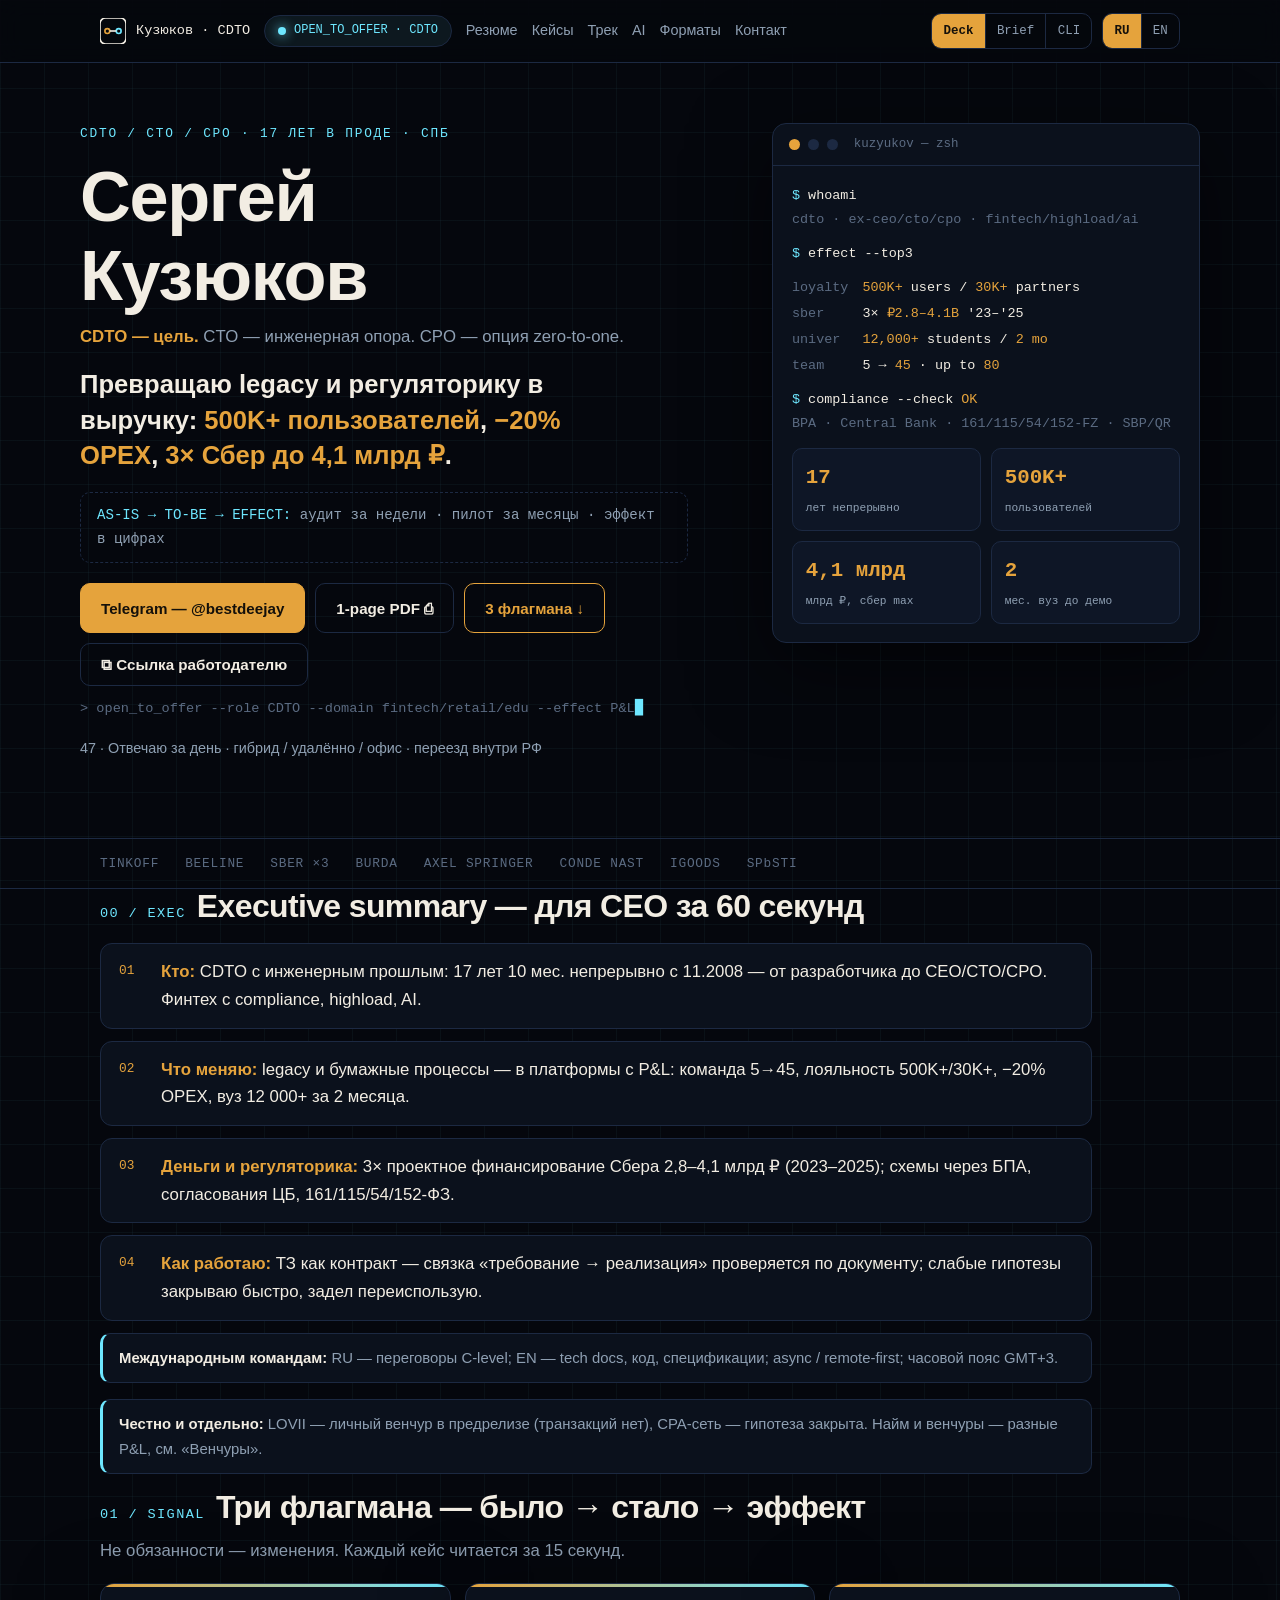
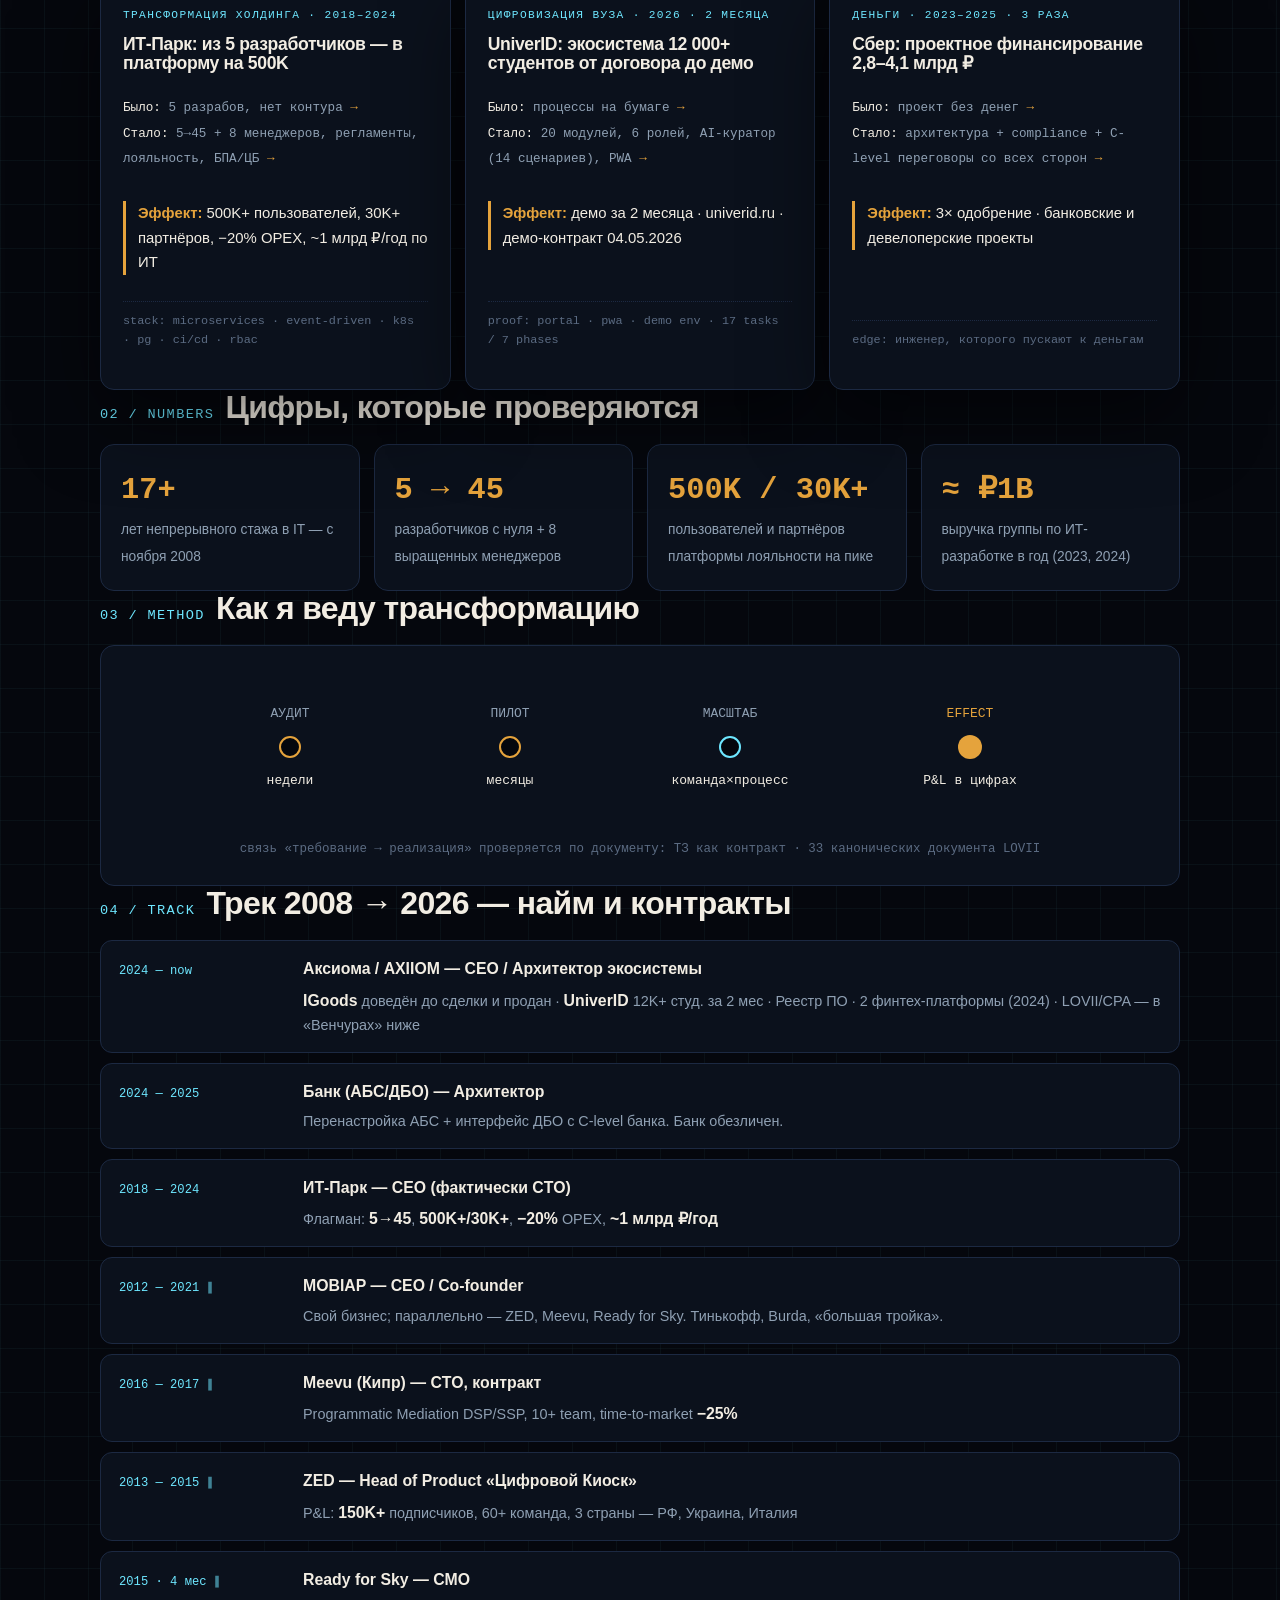
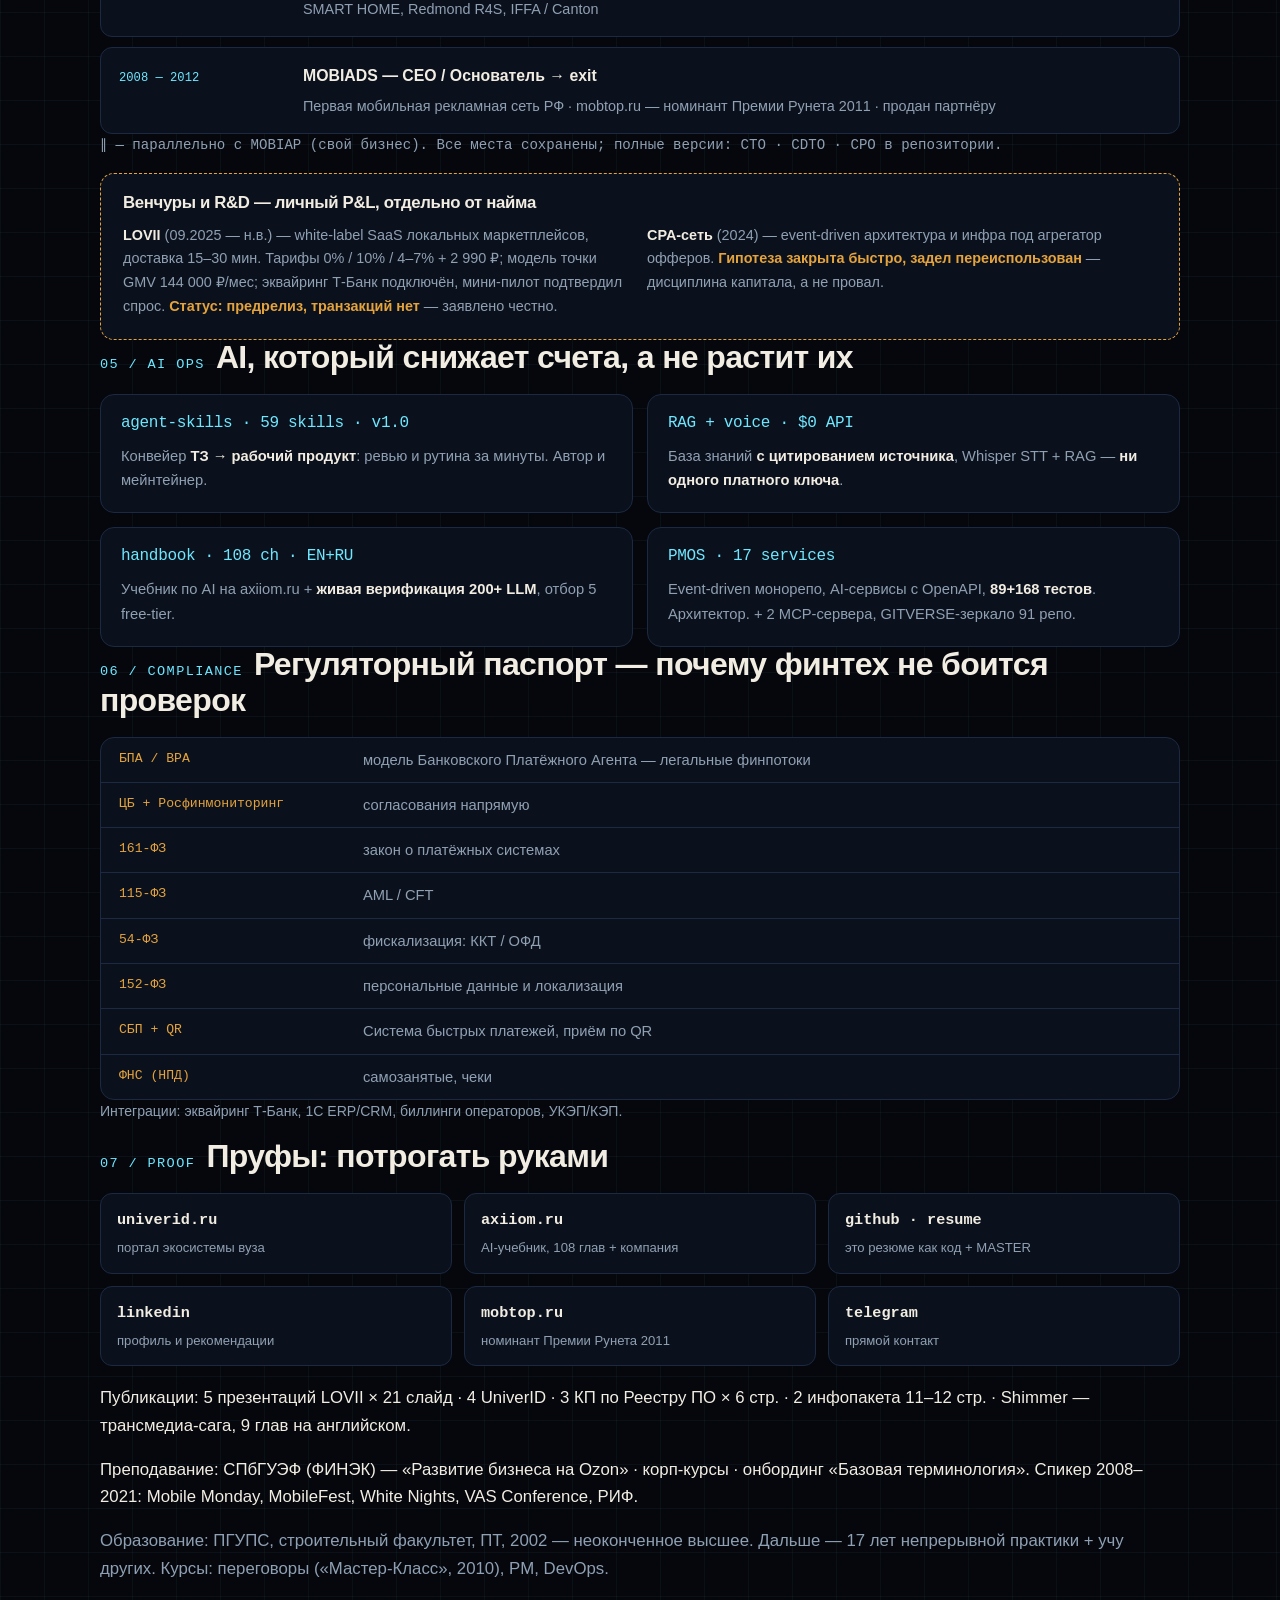
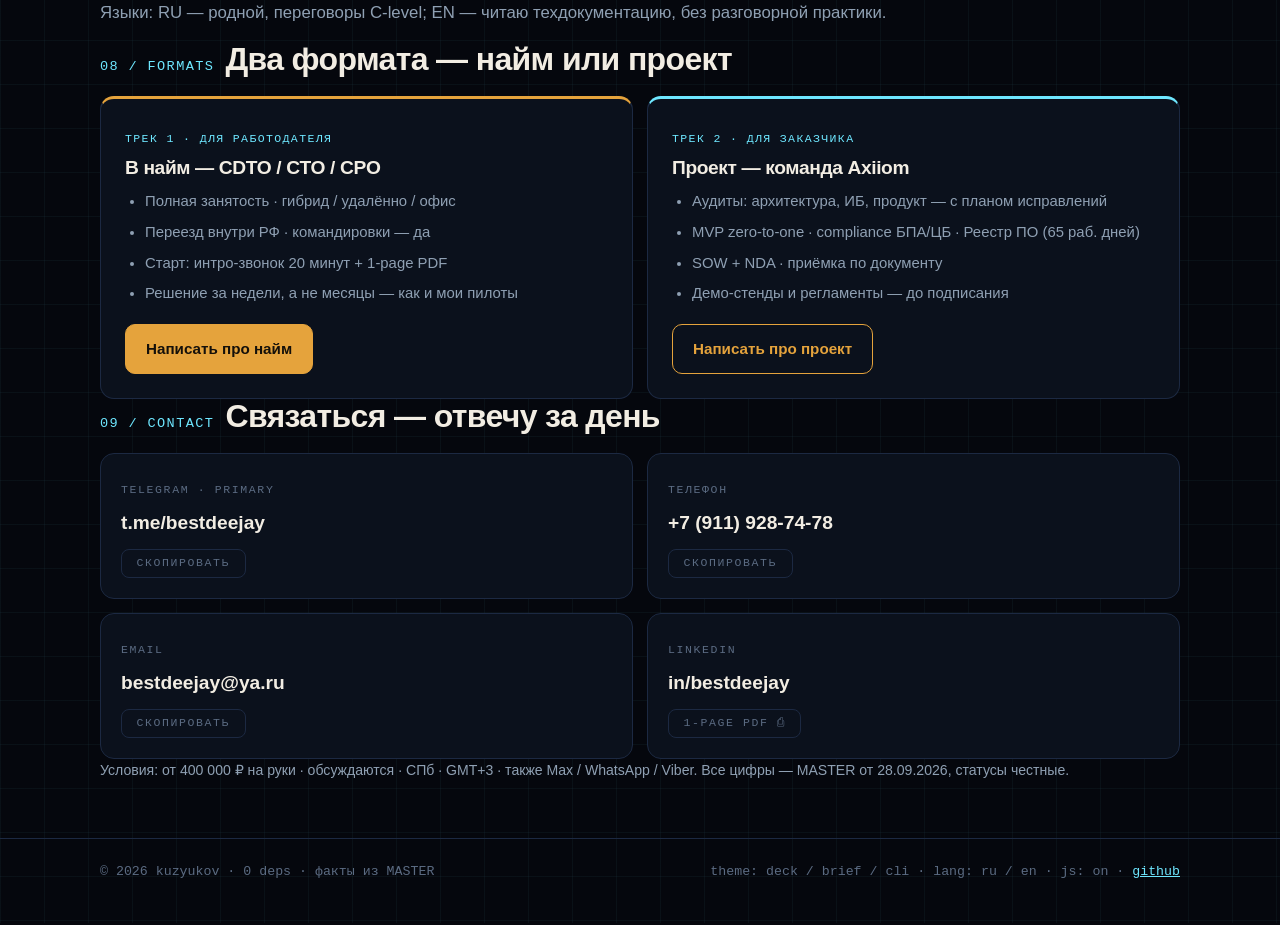
==== commit ffbebb03: "CSS-only theme/lang switching + re-apply lost layout fixes - Themes (deck/brief/cli) and RU/EN now d" ====
--- a/index.html
+++ b/index.html
@@ -14,7 +14,7 @@
 <meta property="og:image" content="assets/og-image.png">
 <meta name="twitter:card" content="summary_large_image">
 <link rel="icon" href="data:image/svg+xml,%3Csvg xmlns='http://www.w3.org/2000/svg' viewBox='0 0 32 32'%3E%3Crect width='32' height='32' rx='7' fill='%2305070D'/%3E%3Ccircle cx='9' cy='16' r='3' fill='none' stroke='%23E5A33C' stroke-width='2'/%3E%3Ccircle cx='23' cy='16' r='3' fill='none' stroke='%236EE7FF' stroke-width='2'/%3E%3Cpath d='M12 16h8' stroke='%23F2EDE3' stroke-width='2'/%3E%3C/svg%3E">
-<link rel="stylesheet" href="./styles.css">
+<link rel="stylesheet" href="./styles.css?v=3">
 <script type="application/ld+json">
 {"@context":"https://schema.org","@type":"Person","name":"Sergey Kuzyukov",
 "alternateName":"Сергей Кузюков","jobTitle":["CDTO","CTO","CPO"],
@@ -23,9 +23,16 @@
 "sameAs":["https://t.me/bestdeejay","https://www.linkedin.com/in/bestdeejay","https://github.com/bestdeejay-design/resume"],
 "knowsAbout":["Digital Transformation","Fintech","Regulatory Compliance","Highload Architecture","AI Agents","P&L Management"]}
 </script>
-<script src="./app.js" defer></script>
+<script src="./app.js?v=3" defer></script>
 </head>
 <body>
+<input class="sr-only" type="radio" name="theme" id="t-deck" value="deck" checked>
+<input class="sr-only" type="radio" name="theme" id="t-brief" value="brief">
+<input class="sr-only" type="radio" name="theme" id="t-terminal" value="terminal">
+<input class="sr-only" type="radio" name="lang" id="l-ru" value="ru" checked>
+<input class="sr-only" type="radio" name="lang" id="l-en" value="en">
+<noscript><p class="noscript">JS выключен / JS disabled: Deck · Brief · RU · EN переключаются и без JS. Терминал, счётчики, ссылки с параметрами — только с JS.</p></noscript>
+<div class="page">
 <a class="skip" href="#main"><span class="t-ru">Перейти к содержимому</span><span class="t-en">Skip to content</span></a>
 
 <header class="top">
@@ -45,13 +52,13 @@
     </nav>
     <div class="controls">
       <div class="seg" role="group" aria-label="Theme">
-        <button type="button" data-set-theme="deck" aria-pressed="true">Deck</button>
-        <button type="button" data-set-theme="brief" aria-pressed="false">Brief</button>
-        <button type="button" data-set-theme="terminal" aria-pressed="false" title="Terminal ( ` )">CLI</button>
+        <label for="t-deck" data-active="true">Deck</label>
+        <label for="t-brief" data-active="false">Brief</label>
+        <label for="t-terminal" data-active="false" title="Terminal ( ` )">CLI</label>
       </div>
       <div class="seg" role="group" aria-label="Language">
-        <button type="button" data-set-lang="ru" aria-pressed="true">RU</button>
-        <button type="button" data-set-lang="en" aria-pressed="false">EN</button>
+        <label for="l-ru" data-active="true">RU</label>
+        <label for="l-en" data-active="false">EN</label>
       </div>
     </div>
   </div>
@@ -91,10 +98,10 @@
         <div><span class="p">$</span> compliance --check <span class="a">OK</span></div>
         <div class="d">BPA · Central Bank · 161/115/54/152-FZ · SBP/QR</div>
         <div class="mini-stats">
-          <div><b data-count="17" data-suffix="">0</b><span><span class="t-ru">лет непрерывно</span><span class="t-en">years straight</span></span></div>
-          <div><b data-count="500" data-suffix="K+">0</b><span><span class="t-ru">пользователей</span><span class="t-en">users</span></span></div>
-          <div><b data-count="4.1" data-dec="1" data-suffix-ru=" млрд" data-suffix-en="B">0</b><span><span class="t-ru">млрд ₽, сбер max</span><span class="t-en">₽B, sber max</span></span></div>
-          <div><b data-count="2" data-suffix="">0</b><span><span class="t-ru">мес. вуз до демо</span><span class="t-en">mo univ to demo</span></span></div>
+          <div><b data-count="17" data-suffix="">17</b><span><span class="t-ru">лет непрерывно</span><span class="t-en">years straight</span></span></div>
+          <div><b data-count="500" data-suffix="K+">500K+</b><span><span class="t-ru">пользователей</span><span class="t-en">users</span></span></div>
+          <div><b data-count="4.1" data-dec="1" data-suffix-ru=" млрд" data-suffix-en="B">4,1 млрд</b><span><span class="t-ru">млрд ₽, сбер max</span><span class="t-en">₽B, sber max</span></span></div>
+          <div><b data-count="2" data-suffix="">2</b><span><span class="t-ru">мес. вуз до демо</span><span class="t-en">mo univ to demo</span></span></div>
         </div>
       </div>
     </aside>
@@ -162,9 +169,9 @@
 <section class="wrap" id="numbers">
   <h2 class="reveal"><span class="n">02 / NUMBERS</span><span class="t-ru">Цифры, которые проверяются</span><span class="t-en">Numbers that check out</span></h2>
   <div class="nums">
-    <div class="num reveal"><b data-count="17" data-suffix="+">0</b><span><span class="t-ru">лет непрерывного стажа в IT — с ноября 2008</span><span class="t-en">years of continuous IT tenure — since Nov 2008</span></span></div>
+    <div class="num reveal"><b data-count="17" data-suffix="+">17+</b><span><span class="t-ru">лет непрерывного стажа в IT — с ноября 2008</span><span class="t-en">years of continuous IT tenure — since Nov 2008</span></span></div>
     <div class="num reveal"><b>5 → 45</b><span><span class="t-ru">разработчиков с нуля + 8 выращенных менеджеров</span><span class="t-en">developers built from scratch + 8 managers grown</span></span></div>
-    <div class="num reveal"><b data-count="500" data-suffix="K / 30K+">0</b><span><span class="t-ru">пользователей и партнёров платформы лояльности на пике</span><span class="t-en">loyalty-platform users and partners at peak</span></span></div>
+    <div class="num reveal"><b data-count="500" data-suffix="K / 30K+">500K / 30K+</b><span><span class="t-ru">пользователей и партнёров платформы лояльности на пике</span><span class="t-en">loyalty-platform users and partners at peak</span></span></div>
     <div class="num reveal"><b>≈ ₽1B</b><span><span class="t-ru">выручка группы по ИТ-разработке в год (2023, 2024)</span><span class="t-en">group yearly revenue from IT development (2023, 2024)</span></span></div>
   </div>
 </section>
@@ -301,9 +308,11 @@
 <footer class="site-footer">
   <div class="wrap foot">
     <span>© <span id="y">2026</span> kuzyukov · 0 deps · <span class="t-ru">факты из MASTER</span><span class="t-en">facts from MASTER</span></span>
-    <span class="no-print mono">theme: deck / brief / cli · lang: ru / en · <a href="https://github.com/bestdeejay-design/resume">github</a></span>
+    <span class="no-print mono">theme: deck / brief / cli · lang: ru / en · <span id="js-flag">js: off</span> · <a href="https://github.com/bestdeejay-design/resume">github</a></span>
   </div>
 </footer>
+<div class="toast" id="toast" role="status"></div>
+</div><!-- /.page -->
 
 <!-- CLI OVERLAY -->
 <div id="cli" hidden>
@@ -311,18 +320,17 @@
     <span class="dots"><i></i><i></i><i></i></span>
     <span class="mono">kuzyukov — cli · <span class="t-ru">введите</span><span class="t-en">type</span> <b>help</b></span>
     <span class="seg">
-      <button type="button" data-set-theme="deck">Deck</button>
-      <button type="button" data-set-theme="brief">Brief</button>
-      <button type="button" data-set-theme="terminal" aria-pressed="true">CLI</button>
+      <label for="t-deck">Deck</label>
+      <label for="t-brief">Brief</label>
+      <label for="t-terminal">CLI</label>
     </span>
   </div>
-  <div class="cli-body wrap" id="cli-out" role="log" aria-live="polite" aria-label="Terminal output"></div>
+  <div class="cli-body wrap" id="cli-out" role="log" aria-live="polite" aria-label="Terminal output"><div class="cli-fallback" id="cli-fallback"><span class="t-ru">Терминал оживает с включённым JS. Без JS работают кнопки Deck / Brief и RU / EN выше.</span><span class="t-en">The terminal needs JS enabled. Without JS, use the Deck / Brief and RU / EN switches above.</span></div></div>
   <form class="cli-form wrap" id="cli-form" autocomplete="off" spellcheck="false">
     <label class="prompt" for="cli-in">kuzyukov@cdto:~$</label>
     <input id="cli-in" name="cmd" type="text" autocomplete="off" autocapitalize="off" aria-label="Terminal command">
   </form>
 </div>
 
-<div class="toast" id="toast" role="status"></div>
 </body>
 </html>
--- a/styles.css
+++ b/styles.css
@@ -9,7 +9,7 @@
   --shadow:0 24px 80px rgba(0,0,0,.5);
 }
 /* Brief = светлая консервативная тема для корпораций и печати */
-html[data-theme="brief"]{
+html[data-theme="brief"],#t-brief:checked ~ .page{
   --bg:#F6F4EE; --panel:#FFFFFF; --panel2:#F0EDE3; --line:#D8D2C2;
   --text:#1A2230; --muted:#5A6B82; --dim:#8A97AB;
   --amber:#9A6B1F; --phosphor:#0B6E8F;
@@ -20,14 +20,14 @@
 body{
   margin:0;background:var(--bg);color:var(--text);
   font-family:var(--f-d);font-size:1.05rem;line-height:1.65;
-  background-image:linear-gradient(rgba(110,231,255,.045) 1px,transparent 1px),linear-gradient(90deg,rgba(110,231,255,.045) 1px,transparent 1px);
-  background-size:44px 44px;
-}
-html[data-theme="brief"] body{
+  overflow-x:clip;
+}
+.page{background:var(--bg);background-image:linear-gradient(rgba(110,231,255,.045) 1px,transparent 1px),linear-gradient(90deg,rgba(110,231,255,.045) 1px,transparent 1px);background-size:44px 44px;min-height:100vh}
+#t-brief:checked ~ .page,html[data-theme="brief"] .page{
   background-image:linear-gradient(rgba(11,110,143,.06) 1px,transparent 1px),linear-gradient(90deg,rgba(11,110,143,.06) 1px,transparent 1px);
 }
 ::selection{background:var(--amber);color:#111}
-html[data-theme="brief"] ::selection{color:#fff}
+html[data-theme="brief"] ::selection,#t-brief:checked ~ .page ::selection{color:#fff}
 a{color:var(--phosphor)}
 h1,h2,h3{line-height:1.12;margin:0 0 .7rem;letter-spacing:-.02em}
 h1{font-size:clamp(2.6rem,6.4vw,4.4rem);font-weight:800}
@@ -39,10 +39,12 @@
 :focus-visible{outline:3px solid var(--amber);outline-offset:3px;border-radius:4px}
 .skip{position:absolute;left:16px;top:-100px;background:var(--amber);color:#111;padding:.5rem 1rem;border-radius:8px;font-weight:700;z-index:99}
 .skip:focus{top:12px}
+.sr-only{position:absolute;width:1px;height:1px;margin:-1px;padding:0;overflow:hidden;clip:rect(0 0 0 0);clip-path:inset(50%);white-space:nowrap;border:0}
+.noscript{background:#7A5410;color:#fff;text-align:center;font-family:var(--f-m);font-size:.78rem;padding:.5rem 1rem;margin:0}
 /* ============ LANG ============ */
 .t-en{display:none!important}
-html[data-lang="en"] .t-ru{display:none!important}
-html[data-lang="en"] .t-en{display:revert!important}
+html[data-lang="en"] .t-ru,#l-en:checked ~ .page .t-ru,#l-en:checked ~ #cli .t-ru{display:none!important}
+html[data-lang="en"] .t-en,#l-en:checked ~ .page .t-en,#l-en:checked ~ #cli .t-en{display:revert!important}
 /* ============ HEADER ============ */
 .top{position:sticky;top:0;z-index:50;background:var(--bg);background:color-mix(in srgb,var(--bg) 86%,transparent);backdrop-filter:blur(12px);border-bottom:1px solid var(--line)}
 .top-in{display:flex;align-items:center;gap:14px;min-height:62px;flex-wrap:wrap;padding-top:8px;padding-bottom:8px}
@@ -55,12 +57,16 @@
 nav a:hover{color:var(--phosphor)}
 .controls{display:flex;gap:10px;margin-left:auto;flex-wrap:wrap}
 .seg{display:inline-flex;border:1px solid var(--line);border-radius:10px;overflow:hidden;font-family:var(--f-m);font-size:.78rem}
-.seg button{background:transparent;border:0;color:var(--muted);padding:.42rem .7rem;cursor:pointer;font:inherit}
-.seg button+button{border-left:1px solid var(--line)}
-.seg button[aria-pressed="true"]{background:var(--amber);color:#14100a;font-weight:700}
-html[data-theme="brief"] .seg button[aria-pressed="true"]{color:#fff}
-.seg button:hover{color:var(--phosphor)}
-.seg button[aria-pressed="true"]:hover{color:#14100a}
+.seg label{padding:.42rem .7rem;cursor:pointer;color:var(--muted);user-select:none}
+.seg label+label{border-left:1px solid var(--line)}
+.seg label:hover{color:var(--phosphor)}
+.seg label[data-active="true"]{background:var(--amber);color:#14100a;font-weight:700}
+html[data-theme="brief"] .seg label[data-active="true"],#t-brief:checked ~ .page .seg label[data-active="true"]{color:#fff}
+.seg label[data-active="true"]:hover{color:#14100a}
+html[data-theme="brief"] .seg label[data-active="true"]:hover,#t-brief:checked ~ .page .seg label[data-active="true"]:hover{color:#fff}
+/* active seg highlight without JS (:has) */
+body:has(#t-deck:checked) label[for="t-deck"],body:has(#t-brief:checked) label[for="t-brief"],body:has(#t-terminal:checked) label[for="t-terminal"],body:has(#l-ru:checked) label[for="l-ru"],body:has(#l-en:checked) label[for="l-en"]{background:var(--amber);color:#14100a;font-weight:700}
+body:has(#t-brief:checked):has(#t-deck:checked) label[for="t-deck"],body:has(#t-brief:checked):has(#t-brief:checked) label[for="t-brief"],body:has(#t-brief:checked):has(#t-terminal:checked) label[for="t-terminal"],body:has(#t-brief:checked):has(#l-ru:checked) label[for="l-ru"],body:has(#t-brief:checked):has(#l-en:checked) label[for="l-en"]{color:#fff}
 /* ============ HERO ============ */
 .hero{padding:60px 0 36px}
 .hero-grid{display:grid;grid-template-columns:1.55fr 1fr;gap:28px;align-items:start}
@@ -69,38 +75,39 @@
 .role-line b{color:var(--amber)}
 .lead{font-size:clamp(1.22rem,2.6vw,1.6rem);line-height:1.4;font-weight:600;max-width:32rem}
 .lead em{font-style:normal;color:var(--amber)}
-.formula{font-family:var(--f-m);font-size:.88rem;color:var(--muted);border:1px dashed var(--line);border-radius:10px;padding:.7rem 1rem;margin:18px 0;max-width:38rem}
+.formula{font-family:var(--f-m);font-size:.88rem;color:var(--muted);border:1px dashed var(--line);border-radius:10px;padding:.7rem 1rem;margin:18px 0;max-width:38rem;overflow-wrap:anywhere}
 .formula b{color:var(--phosphor);font-weight:400}
 .cta{display:flex;gap:10px;flex-wrap:wrap;margin:20px 0 12px}
 .btn{display:inline-block;padding:.72rem 1.25rem;border-radius:10px;font-weight:700;text-decoration:none;border:1px solid var(--amber);color:var(--amber);font-size:.95rem;background:transparent;cursor:pointer;font-family:var(--f-d)}
 .btn:hover{background:color-mix(in srgb,var(--amber) 14%,transparent)}
 .btn-p{background:var(--amber);color:#14100a}
-html[data-theme="brief"] .btn-p{color:#fff}
+html[data-theme="brief"] .btn-p,#t-brief:checked ~ .page .btn-p{color:#fff}
 .btn-p:hover{background:color-mix(in srgb,var(--amber) 82%,#fff)}
 .btn-g{border-color:var(--line);color:var(--text)}
 .btn-g:hover{border-color:var(--phosphor);color:var(--phosphor)}
-.typed{font-family:var(--f-m);font-size:.85rem;color:var(--dim);min-height:1.6em}
+.typed{font-family:var(--f-m);font-size:.85rem;color:var(--dim);min-height:1.6em;overflow-wrap:anywhere;word-break:break-word}
 .typed::after{content:"▊";color:var(--phosphor);animation:pulse 1.1s infinite}
-html[data-theme="brief"] .typed{display:none}
+html[data-theme="brief"] .typed,#t-brief:checked ~ .page .typed{display:none}
 .terms{color:var(--muted);font-size:.9rem}
 /* dossier terminal */
 .term{background:var(--panel);border:1px solid var(--line);border-radius:var(--r);overflow:hidden;box-shadow:var(--shadow)}
-html[data-theme="brief"] .term{display:none}
+html[data-theme="brief"] .term,#t-brief:checked ~ .page .term{display:none}
 .term-bar{display:flex;gap:8px;align-items:center;padding:.65rem 1rem;border-bottom:1px solid var(--line);font-family:var(--f-m);font-size:.78rem;color:var(--dim)}
 .term-bar i{width:11px;height:11px;border-radius:50%;background:var(--line)}
 .term-bar i:first-child{background:var(--amber)}
 .term-bar span{margin-left:8px}
-.term-body{padding:1.1rem 1.2rem;font-family:var(--f-m);font-size:.84rem;line-height:1.8}
+.term-body{padding:1.1rem 1.2rem;font-family:var(--f-m);font-size:.84rem;line-height:1.8;overflow-wrap:anywhere;word-break:break-word}
+.term-body>div{min-width:0}
 .term-body .p{color:var(--phosphor)} .term-body .a{color:var(--amber)} .term-body .d{color:var(--dim)}
-.kv{display:grid;grid-template-columns:auto 1fr;gap:2px 14px;margin:.6rem 0}
-.kv dt{color:var(--dim)} .kv dd{margin:0}
+.kv{display:grid;grid-template-columns:auto minmax(0,1fr);gap:2px 14px;margin:.6rem 0}
+.kv dt{color:var(--dim);overflow-wrap:anywhere} .kv dd{margin:0;min-width:0;overflow-wrap:anywhere}
 .mini-stats{display:grid;grid-template-columns:1fr 1fr;gap:10px;margin-top:12px}
 .mini-stats div{background:var(--panel2);border:1px solid var(--line);border-radius:10px;padding:.6rem .8rem}
 .mini-stats b{display:block;font-size:1.3rem;color:var(--amber)}
 .mini-stats span{font-size:.7rem;color:var(--muted)}
 /* brief card (фото+факты) — только в Brief */
 .brief-card{display:none;background:var(--panel);border:1px solid var(--line);border-radius:var(--r);padding:20px;box-shadow:var(--shadow)}
-html[data-theme="brief"] .brief-card{display:block}
+html[data-theme="brief"] .brief-card,#t-brief:checked ~ .page .brief-card{display:block}
 .photo-ph{border:2px dashed var(--line);border-radius:12px;min-height:150px;display:flex;align-items:center;justify-content:center;text-align:center;font-family:var(--f-m);font-size:.82rem;color:var(--dim);padding:16px;margin-bottom:14px}
 .brief-card .kv{font-size:.9rem}
 .refs{font-family:var(--f-m);font-size:.8rem;color:var(--phosphor);margin:12px 0 0;border-top:1px solid var(--line);padding-top:12px}
@@ -114,7 +121,7 @@
 .exec li{counter-increment:x;background:var(--panel);border:1px solid var(--line);border-radius:12px;padding:14px 18px 14px 60px;position:relative}
 .exec li::before{content:"0" counter(x);position:absolute;left:18px;top:16px;font-family:var(--f-m);font-size:.8rem;color:var(--amber)}
 .exec b{color:var(--amber)}
-html[data-theme="brief"] .exec b{color:var(--text)}
+html[data-theme="brief"] .exec b,#t-brief:checked ~ .page .exec b{color:var(--text)}
 .note{background:var(--panel);border:1px solid var(--line);border-left:3px solid var(--phosphor);border-radius:10px;padding:12px 16px;margin-top:12px;max-width:62rem;font-size:.93rem;color:var(--muted)}
 .note b{color:var(--text)}
 /* cases */
@@ -123,12 +130,12 @@
 .case::before{content:"";position:absolute;top:0;left:0;right:0;height:3px;background:linear-gradient(90deg,var(--amber),var(--phosphor))}
 .case h3{font-size:1.1rem}
 .case .tag{font-family:var(--f-m);font-size:.7rem;color:var(--phosphor);letter-spacing:.12em;text-transform:uppercase}
-.flow{font-family:var(--f-m);font-size:.79rem;color:var(--muted);line-height:2}
+.flow{font-family:var(--f-m);font-size:.79rem;color:var(--muted);line-height:2;overflow-wrap:anywhere}
 .flow b{color:var(--text);font-weight:400}
 .flow .arr{color:var(--amber)}
 .effect{font-size:.93rem;border-left:3px solid var(--amber);padding-left:12px;margin-top:4px}
 .effect b{color:var(--amber)}
-.stack{font-family:var(--f-m);font-size:.74rem;color:var(--dim);margin-top:auto;padding-top:10px;border-top:1px dotted var(--line)}
+.stack{font-family:var(--f-m);font-size:.74rem;color:var(--dim);margin-top:auto;padding-top:10px;border-top:1px dotted var(--line);overflow-wrap:anywhere}
 /* numbers */
 .nums{display:grid;grid-template-columns:repeat(4,1fr);gap:14px;margin-top:18px}
 .num{background:var(--panel);border:1px solid var(--line);border-radius:var(--r);padding:20px}
@@ -193,30 +200,31 @@
 /* footer */
 .site-footer{border-top:1px solid var(--line);margin-top:56px;padding:22px 0 40px;color:var(--dim);font-size:.83rem;font-family:var(--f-m)}
 .foot{display:flex;justify-content:space-between;gap:12px;flex-wrap:wrap}
-/* reveal */
-.reveal{opacity:0;transform:translateY(16px);transition:opacity .55s ease,transform .55s ease}
-.reveal.on{opacity:1;transform:none}
+/* reveal — hidden only when JS is alive (it adds .js itself) */
+html.js .reveal{opacity:0;transform:translateY(16px);transition:opacity .55s ease,transform .55s ease}
+html.js .reveal.on{opacity:1;transform:none}
 .toast{position:fixed;bottom:24px;left:50%;transform:translateX(-50%) translateY(20px);background:var(--amber);color:#111;font-weight:700;padding:.6rem 1.2rem;border-radius:10px;opacity:0;transition:.3s;z-index:99;max-width:90vw;overflow-wrap:anywhere;text-align:center}
-html[data-theme="brief"] .toast{color:#fff}
+html[data-theme="brief"] .toast,#t-brief:checked ~ .page .toast{color:#fff}
 .toast.show{opacity:1;transform:translateX(-50%) translateY(0)}
 /* ============ TERMINAL THEME ============ */
 #cli{display:none}
-html[data-theme="terminal"] #cli{display:block;min-height:calc(100vh - 63px);background:#04060B;color:#D7E3F4;font-family:var(--f-m);font-size:.92rem;padding-bottom:40px}
-html[data-theme="terminal"] main,html[data-theme="terminal"] .site-footer{display:none}
+html[data-theme="terminal"] #cli,#t-terminal:checked ~ #cli{display:block;min-height:calc(100vh - 63px);background:#04060B;color:#D7E3F4;font-family:var(--f-m);font-size:.92rem;padding-bottom:40px}
+html[data-theme="terminal"] .page,#t-terminal:checked ~ .page{display:none}
 .cli-head{display:flex;align-items:center;gap:14px;padding:14px 20px;border-bottom:1px solid #1C2942;font-size:.82rem;color:#8FA0B3;flex-wrap:wrap}
 .cli-head .dots{display:inline-flex;gap:7px}
 .cli-head .dots i{width:11px;height:11px;border-radius:50%;background:#1C2942}
 .cli-head .dots i:first-child{background:#E5A33C}
 .cli-head b{color:#E5A33C}
 .cli-head .seg{margin-left:auto;border-color:#1C2942}
-.cli-head .seg button{color:#8FA0B3}
-.cli-head .seg button[aria-pressed="true"]{background:#E5A33C;color:#111}
+.cli-head .seg label{color:#8FA0B3}
+.cli-head .seg label+label{border-color:#1C2942}
+.cli-head .seg label[data-active="true"]{background:#E5A33C;color:#111}
 .cli-body{padding:18px 20px;white-space:pre-wrap;word-break:break-word;line-height:1.75;min-height:40vh}
 .cli-body .p{color:#6EE7FF}.cli-body .a{color:#E5A33C}.cli-body .d{color:#5B6B82}.cli-body .g{color:#7CE38B}
 .cli-body a{color:#6EE7FF}
 .cli-form{display:flex;gap:10px;align-items:center;padding:12px 20px;border-top:1px solid #1C2942;position:sticky;bottom:0;background:#04060B}
 .cli-form .prompt{color:#E5A33C;white-space:nowrap}
-.cli-form input{flex:1;background:transparent;border:0;outline:0;color:#F2EDE3;font:inherit;caret-color:#6EE7FF}
+.cli-form input{flex:1;min-width:0;background:transparent;border:0;outline:0;color:#F2EDE3;font:inherit;caret-color:#6EE7FF}
 /* ============ ADAPTIVE ============ */
 @media(max-width:920px){
   .hero-grid{grid-template-columns:1fr}
@@ -228,9 +236,20 @@
   .proof-grid{grid-template-columns:1fr 1fr}
   nav{display:none}
 }
-@media(max-width:560px){body{font-size:1rem}.nums,.proof-grid{grid-template-columns:1fr}}
+@media(max-width:560px){
+  body{font-size:1rem}
+  .nums,.proof-grid{grid-template-columns:1fr}
+  .top-in{gap:10px}
+  .brand{font-size:.78rem}
+  .status{font-size:.66rem;padding:.25rem .6rem}
+  .seg{font-size:.72rem}
+  .seg label{padding:.38rem .55rem}
+  .typed{font-size:.72rem}
+  .term-body{font-size:.76rem}
+  .exec li{padding-left:52px}
+}
 @media(prefers-reduced-motion:reduce){
-  html{scroll-behavior:auto}.reveal{opacity:1;transform:none}
+  html{scroll-behavior:auto}html.js .reveal{opacity:1;transform:none}
   .dot,.typed::after,.nd-eff,.flow-line{animation:none}
 }
 /* ============ PRINT → 1-page-ish PDF (always light) ============ */
@@ -238,6 +257,7 @@
   :root{--bg:#fff;--panel:#fff;--panel2:#f4f4f4;--line:#ccc;--text:#111;--muted:#444;--dim:#777;--amber:#7a5410;--phosphor:#0B6E8F;--shadow:none}
   body{background:#fff!important;background-image:none!important;font-size:10pt;line-height:1.5}
   .top,.logos,.typed,.cta,.no-print,#cli,.toast,.controls,.graph,.skip{display:none!important}
+  .page{display:block!important}
   .hero{padding:0 0 8px}.hero-grid{grid-template-columns:1fr;gap:12px}
   .term{display:none!important}
   .brief-card{display:block!important;box-shadow:none!important;padding:12px}
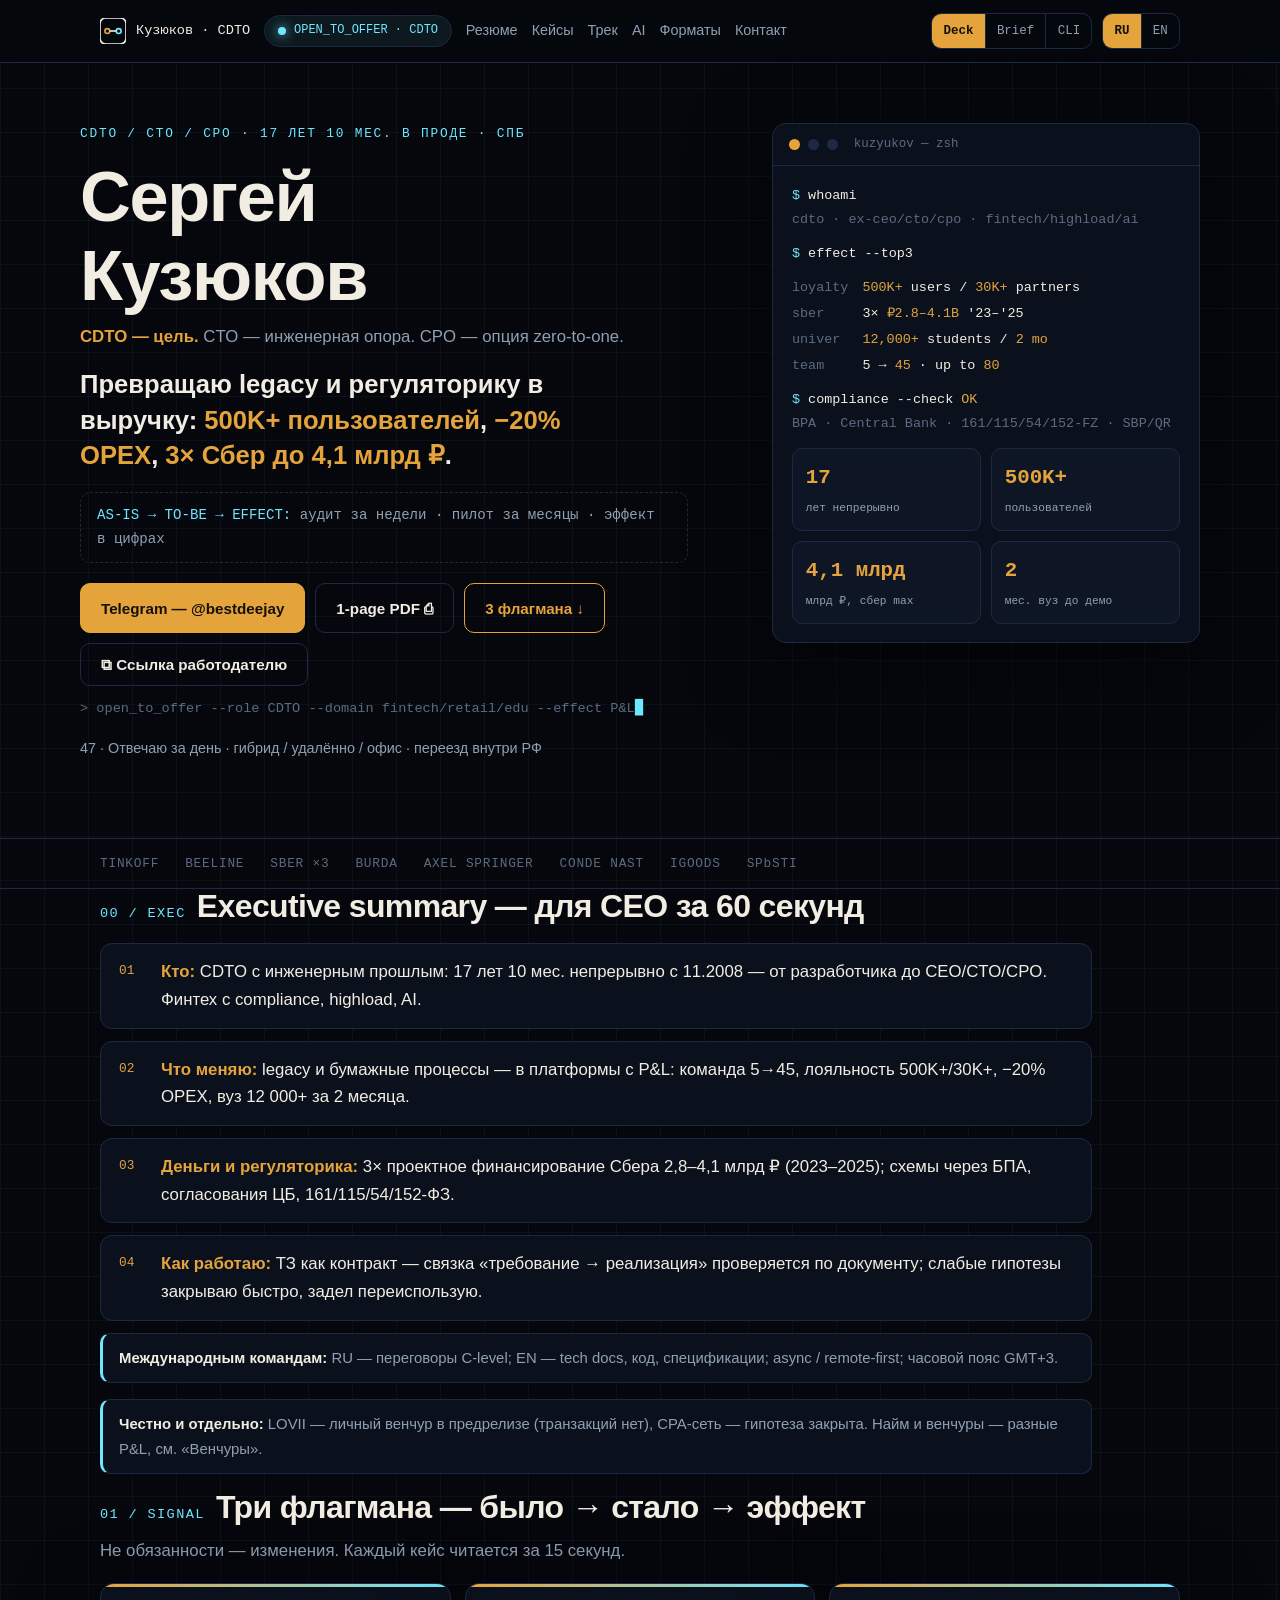
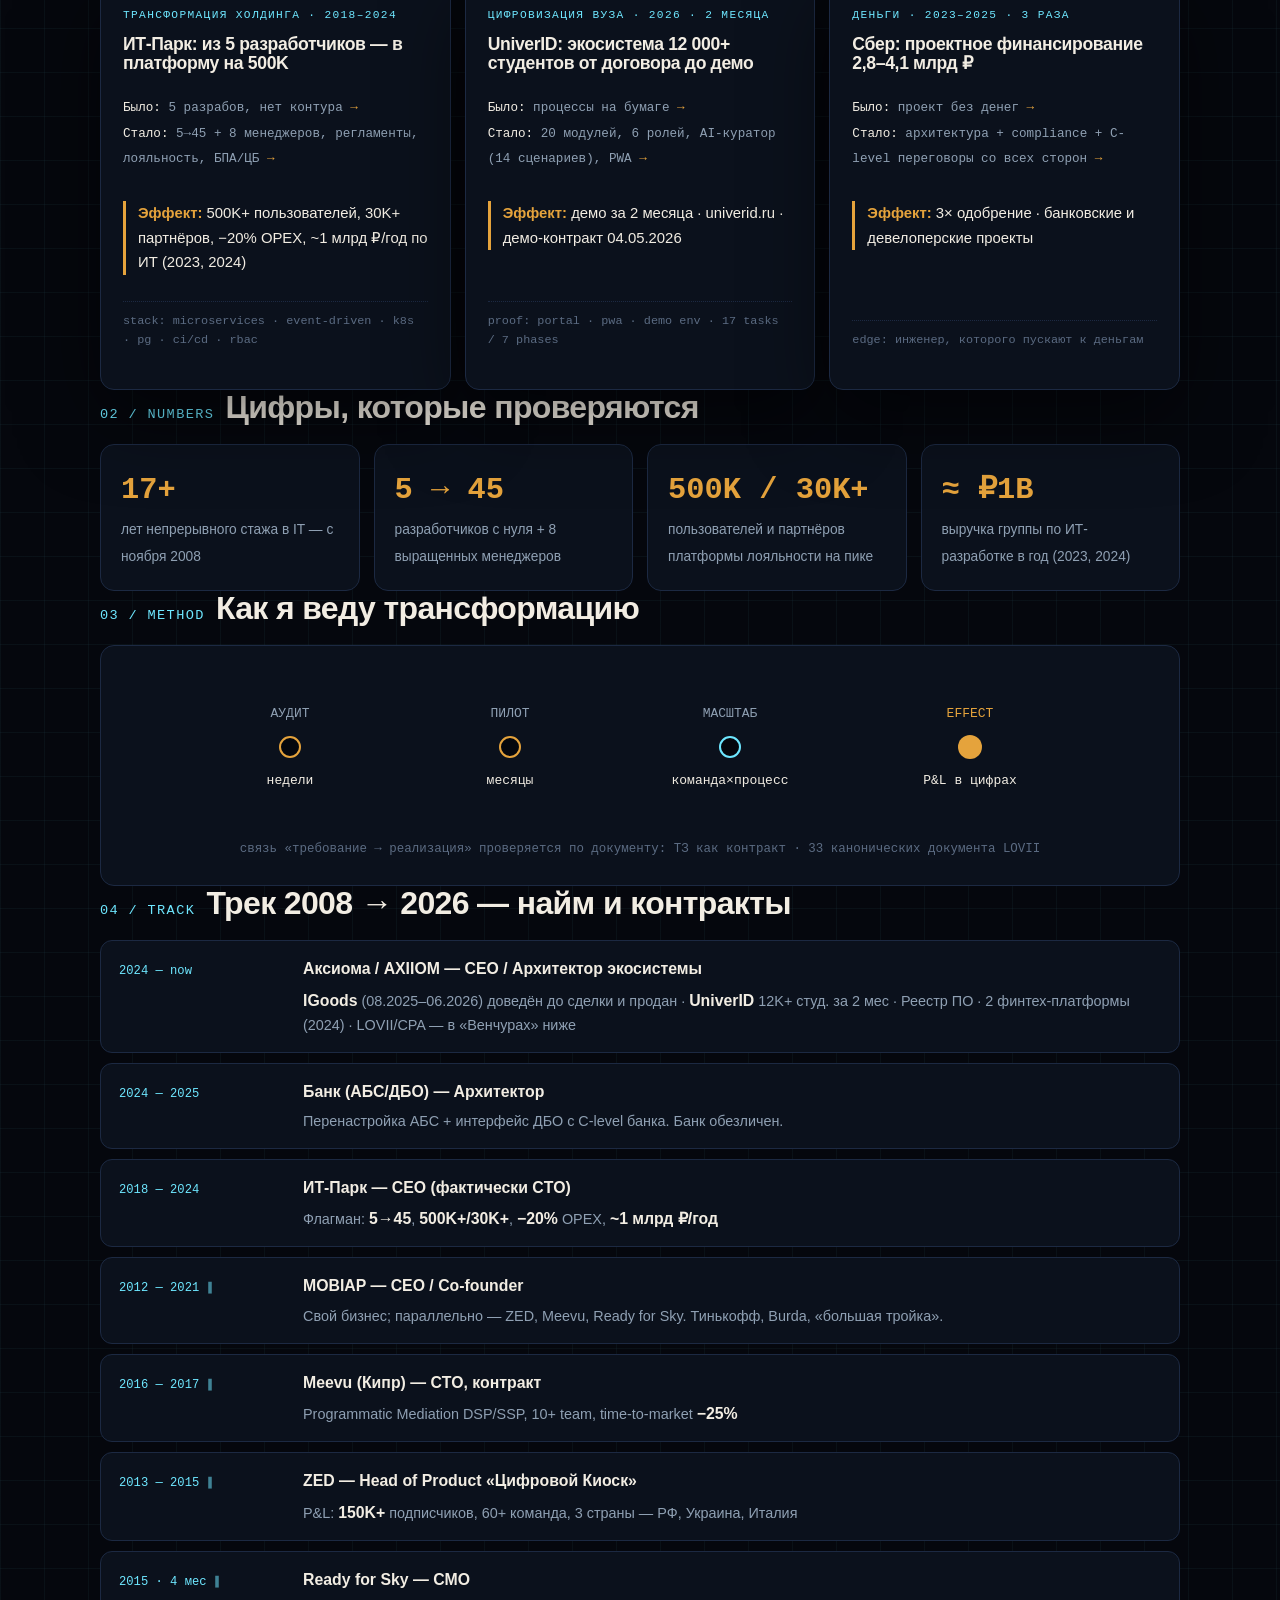
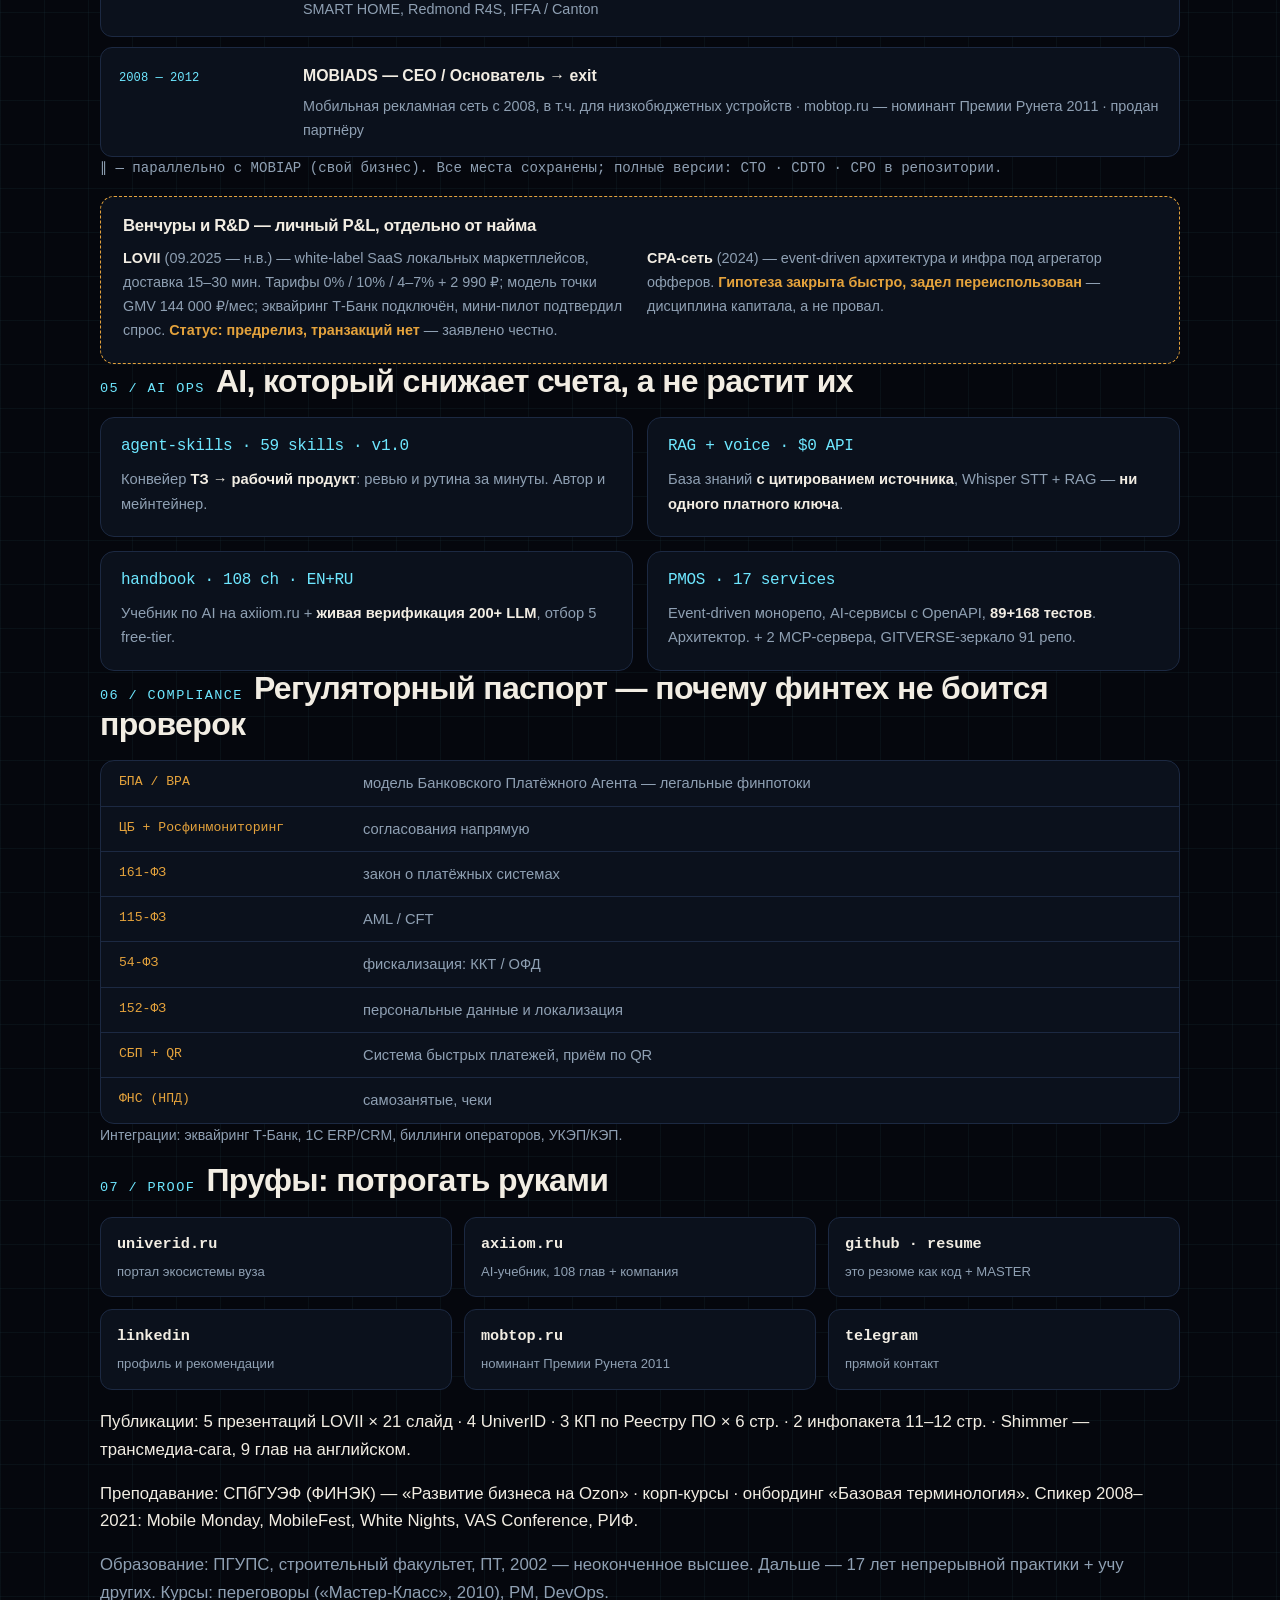
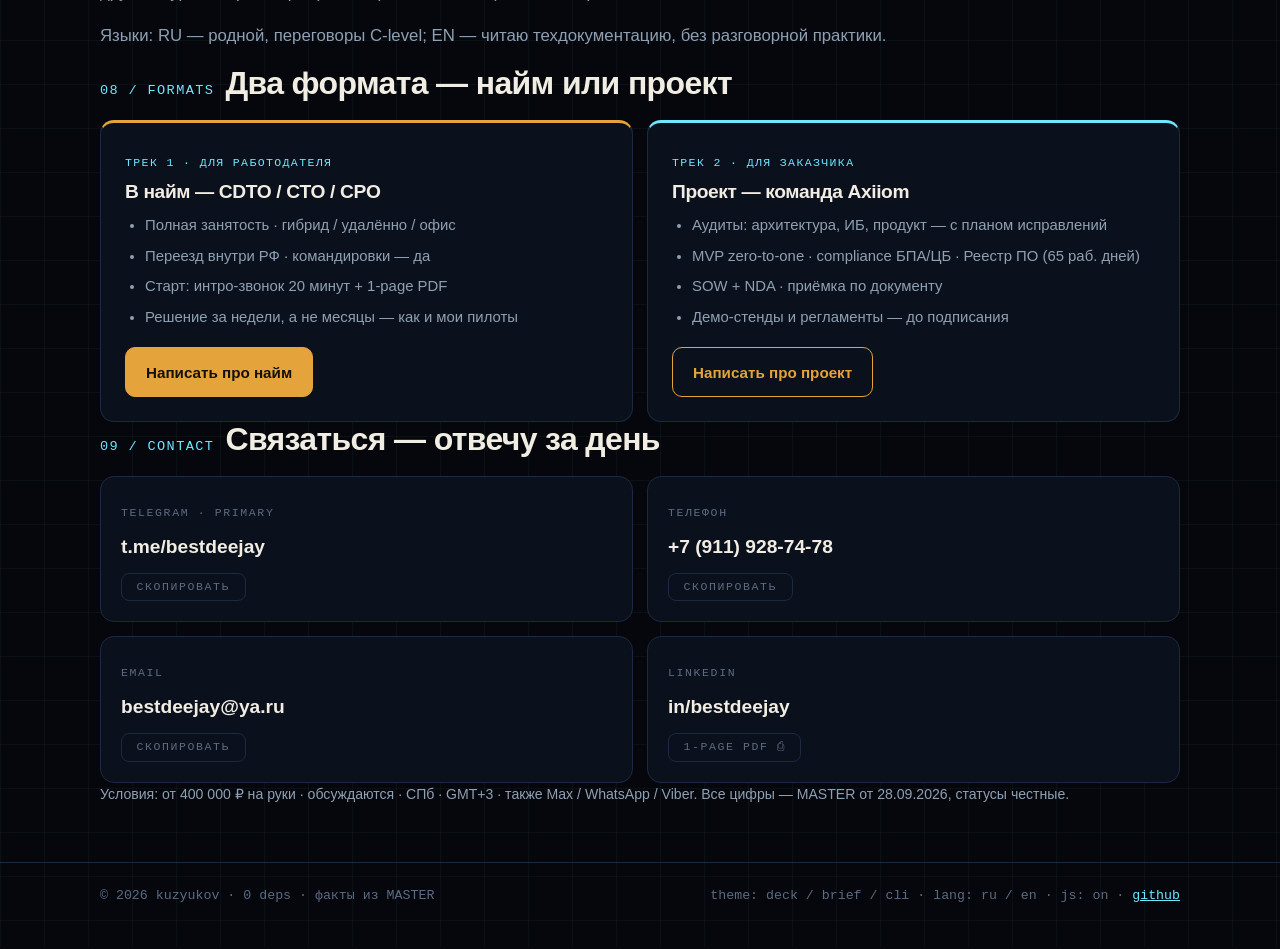
==== commit 1c1d9c4d: "Слияние: выверка текстов Arena-лендинга по MASTER" ====
--- a/index.html
+++ b/index.html
@@ -69,7 +69,7 @@
 <div class="wrap hero" id="top">
   <div class="hero-grid">
     <div>
-      <p class="eyebrow"><span class="t-ru">CDTO / CTO / CPO · 17 лет в проде · СПб</span><span class="t-en">CDTO / CTO / CPO · 17 years in production · Saint Petersburg</span></p>
+      <p class="eyebrow"><span class="t-ru">CDTO / CTO / CPO · 17 лет 10 мес. в проде · СПб</span><span class="t-en">CDTO / CTO / CPO · 17y 10m in production · Saint Petersburg</span></p>
       <h1><span class="t-ru">Сергей<br>Кузюков</span><span class="t-en">Sergey<br>Kuzyukov</span></h1>
       <p class="role-line"><span class="t-ru"><b>CDTO — цель.</b> CTO — инженерная опора. CPO — опция zero-to-one.</span><span class="t-en"><b>CDTO — target role.</b> CTO — engineering backbone. CPO — zero-to-one option.</span></p>
       <p class="lead"><span class="t-ru">Превращаю legacy и регуляторику в выручку: <em>500K+ пользователей</em>, <em>−20% OPEX</em>, <em>3× Сбер до 4,1 млрд ₽</em>.</span><span class="t-en">I turn legacy and regulation into revenue: <em>500K+ users</em>, <em>−20% OPEX</em>, <em>3× Sberbank approvals up to ₽4.1B</em>.</span></p>
@@ -81,7 +81,7 @@
         <button class="btn btn-g" type="button" data-employer-link><span class="t-ru">⧉ Ссылка работодателю</span><span class="t-en">⧉ Employer link</span></button>
       </div>
       <p class="typed" id="typed" aria-hidden="true"></p>
-      <p class="terms"><span class="t-ru">47 · Отвечаю за день · гибрид / удалённо / офис · переезд внутри РФ</span><span class="t-en">Replies within a day · hybrid / remote / on-site · relocation within Russia</span></p>
+      <p class="terms"><span class="t-ru">47 · Отвечаю за день · гибрид / удалённо / офис · переезд внутри РФ</span><span class="t-en">47 · Replies within a day · hybrid / remote / on-site · relocation within Russia</span></p>
     </div>
     <aside class="term" aria-label="Dossier terminal">
       <div class="term-bar"><i></i><i></i><i></i><span>kuzyukov — zsh</span></div>
@@ -145,7 +145,7 @@
       <span class="tag"><span class="t-ru">Трансформация холдинга · 2018–2024</span><span class="t-en">Holding transformation · 2018–2024</span></span>
       <h3><span class="t-ru">ИТ-Парк: из 5 разработчиков — в платформу на 500K</span><span class="t-en">IT-Park: from 5 developers to a 500K platform</span></h3>
       <p class="flow"><span class="t-ru"><b>Было:</b> 5 разрабов, нет контура <span class="arr">→</span><br><b>Стало:</b> 5→45 + 8 менеджеров, регламенты, лояльность, БПА/ЦБ <span class="arr">→</span></span><span class="t-en"><b>Before:</b> 5 devs, no delivery system <span class="arr">→</span><br><b>After:</b> 5→45 + 8 managers, release process, loyalty platform, BPA/Central Bank <span class="arr">→</span></span></p>
-      <p class="effect"><span class="t-ru"><b>Эффект:</b> 500K+ пользователей, 30K+ партнёров, −20% OPEX, ~1 млрд ₽/год по ИТ</span><span class="t-en"><b>Effect:</b> 500K+ users, 30K+ partners, −20% OPEX, ~₽1B/year in IT revenue</span></p>
+      <p class="effect"><span class="t-ru"><b>Эффект:</b> 500K+ пользователей, 30K+ партнёров, −20% OPEX, ~1 млрд ₽/год по ИТ (2023, 2024)</span><span class="t-en"><b>Effect:</b> 500K+ users, 30K+ partners, −20% OPEX, ~₽1B/year in IT revenue (2023, 2024)</span></p>
       <p class="stack">stack: microservices · event-driven · k8s · pg · ci/cd · rbac</p>
     </article>
     <article class="case reveal">
@@ -200,14 +200,14 @@
 <section class="wrap" id="track">
   <h2 class="reveal"><span class="n">04 / TRACK</span><span class="t-ru">Трек 2008 → 2026 — найм и контракты</span><span class="t-en">Track 2008 → 2026 — employment &amp; contracts</span></h2>
   <ol class="track">
-    <li class="reveal"><time>2024 — now</time><div><b><span class="t-ru">Аксиома / AXIIOM — CEO / Архитектор экосистемы</span><span class="t-en">Axiiom — CEO / Ecosystem Architect</span></b><p><span class="t-ru"><b>IGoods</b> доведён до сделки и продан · <b>UniverID</b> 12K+ студ. за 2 мес · Реестр ПО · 2 финтех-платформы (2024) · LOVII/CPA — в «Венчурах» ниже</span><span class="t-en"><b>IGoods</b> taken to closing and sold · <b>UniverID</b> 12K+ students in 2 months · Russian-SW Register service · 2 fintech platforms (2024) · LOVII/CPA under “Ventures” below</span></p></div></li>
+    <li class="reveal"><time>2024 — now</time><div><b><span class="t-ru">Аксиома / AXIIOM — CEO / Архитектор экосистемы</span><span class="t-en">Axiiom — CEO / Ecosystem Architect</span></b><p><span class="t-ru"><b>IGoods</b> (08.2025–06.2026) доведён до сделки и продан · <b>UniverID</b> 12K+ студ. за 2 мес · Реестр ПО · 2 финтех-платформы (2024) · LOVII/CPA — в «Венчурах» ниже</span><span class="t-en"><b>IGoods</b> (08.2025–06.2026) taken to closing and sold · <b>UniverID</b> 12K+ students in 2 months · Russian-SW Register service · 2 fintech platforms (2024) · LOVII/CPA under “Ventures” below</span></p></div></li>
     <li class="reveal"><time>2024 — 2025</time><div><b><span class="t-ru">Банк (АБС/ДБО) — Архитектор</span><span class="t-en">Bank (core/digital banking) — Architect</span></b><p><span class="t-ru">Перенастройка АБС + интерфейс ДБО с C-level банка. Банк обезличен.</span><span class="t-en">Core-banking reconfiguration + digital-banking UI with the bank's C-level. Bank anonymized.</span></p></div></li>
     <li class="reveal"><time>2018 — 2024</time><div><b><span class="t-ru">ИТ-Парк — CEO (фактически CTO)</span><span class="t-en">IT-Park — CEO (de facto CTO)</span></b><p><span class="t-ru">Флагман: <b>5→45</b>, <b>500K+/30K+</b>, <b>−20%</b> OPEX, <b>~1 млрд ₽/год</b></span><span class="t-en">Flagship: <b>5→45</b>, <b>500K+/30K+</b>, <b>−20%</b> OPEX, <b>~₽1B/year</b></span></p></div></li>
     <li class="reveal"><time>2012 — 2021 ∥</time><div><b>MOBIAP — CEO / Co-founder</b><p><span class="t-ru">Свой бизнес; параллельно — ZED, Meevu, Ready for Sky. Тинькофф, Burda, «большая тройка».</span><span class="t-en">Own business; in parallel — ZED, Meevu, Ready for Sky. Tinkoff, Burda, Big-3 carriers.</span></p></div></li>
     <li class="reveal"><time>2016 — 2017 ∥</time><div><b><span class="t-ru">Meevu (Кипр) — CTO, контракт</span><span class="t-en">Meevu (Cyprus) — CTO, contract</span></b><p>Programmatic Mediation DSP/SSP, 10+ team, time-to-market <b>−25%</b></p></div></li>
     <li class="reveal"><time>2013 — 2015 ∥</time><div><b><span class="t-ru">ZED — Head of Product «Цифровой Киоск»</span><span class="t-en">ZED — Head of Product, “Digital Kiosk”</span></b><p><span class="t-ru">P&amp;L: <b>150K+</b> подписчиков, 60+ команда, 3 страны — РФ, Украина, Италия</span><span class="t-en">P&amp;L: <b>150K+</b> subscribers, 60+ team, 3 countries — Russia, Ukraine, Italy</span></p></div></li>
     <li class="reveal"><time>2015 · 4 <span class="t-ru">мес</span><span class="t-en">mo</span> ∥</time><div><b>Ready for Sky — CMO</b><p>SMART HOME, Redmond R4S, IFFA / Canton</p></div></li>
-    <li class="reveal"><time>2008 — 2012</time><div><b><span class="t-ru">MOBIADS — CEO / Основатель → exit</span><span class="t-en">MOBIADS — CEO / Founder → exit</span></b><p><span class="t-ru">Первая мобильная рекламная сеть РФ · mobtop.ru — номинант Премии Рунета 2011 · продан партнёру</span><span class="t-en">Russia's first mobile ad network · mobtop.ru — 2011 Runet Prize nominee · sold to a partner</span></p></div></li>
+    <li class="reveal"><time>2008 — 2012</time><div><b><span class="t-ru">MOBIADS — CEO / Основатель → exit</span><span class="t-en">MOBIADS — CEO / Founder → exit</span></b><p><span class="t-ru">Мобильная рекламная сеть с 2008, в т.ч. для низкобюджетных устройств · mobtop.ru — номинант Премии Рунета 2011 · продан партнёру</span><span class="t-en">Mobile ad network since 2008, incl. low-end devices · mobtop.ru — 2011 Runet Prize nominee · sold to a partner</span></p></div></li>
   </ol>
   <p class="muted mono small"><span class="t-ru">∥ — параллельно с MOBIAP (свой бизнес). Все места сохранены; полные версии: CTO · CDTO · CPO в репозитории.</span><span class="t-en">∥ — parallel with MOBIAP (own business). All roles kept; full versions: CTO · CDTO · CPO in the repo.</span></p>
   <div id="ventures" class="ventures reveal">
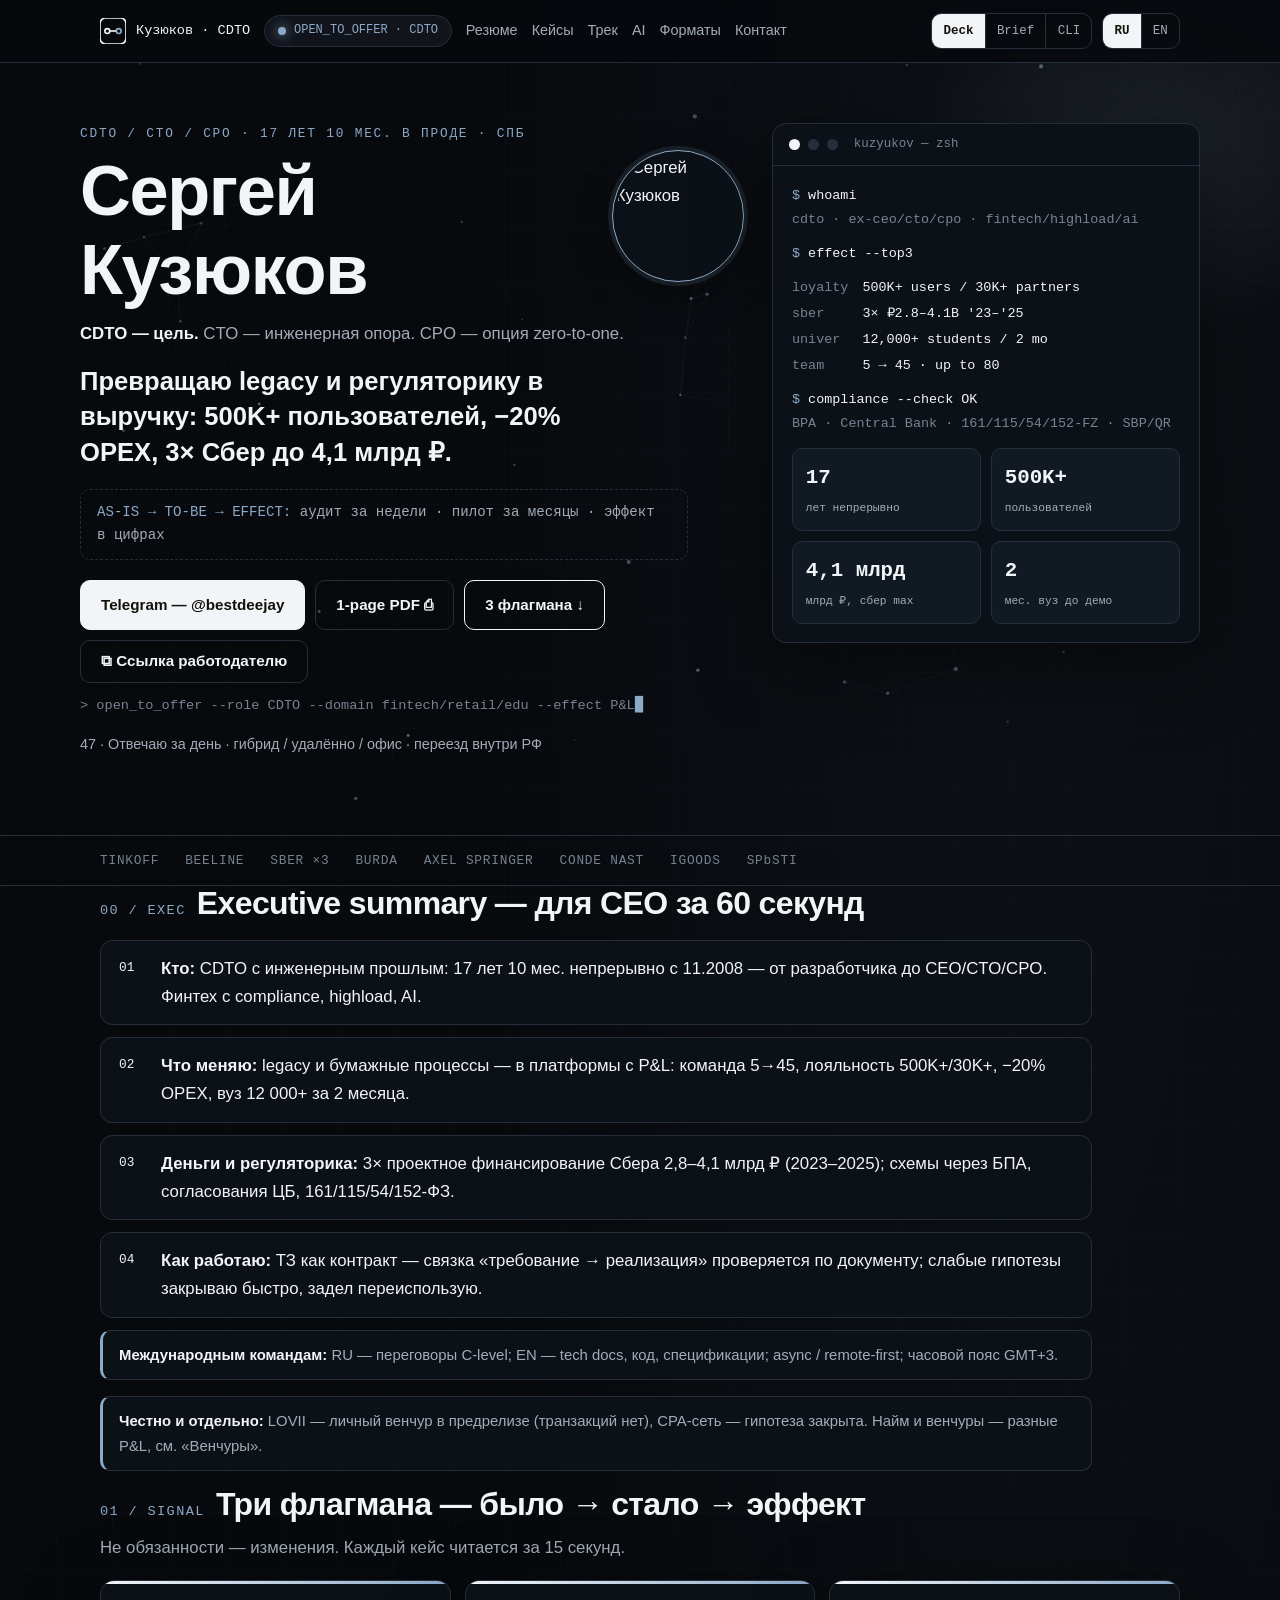
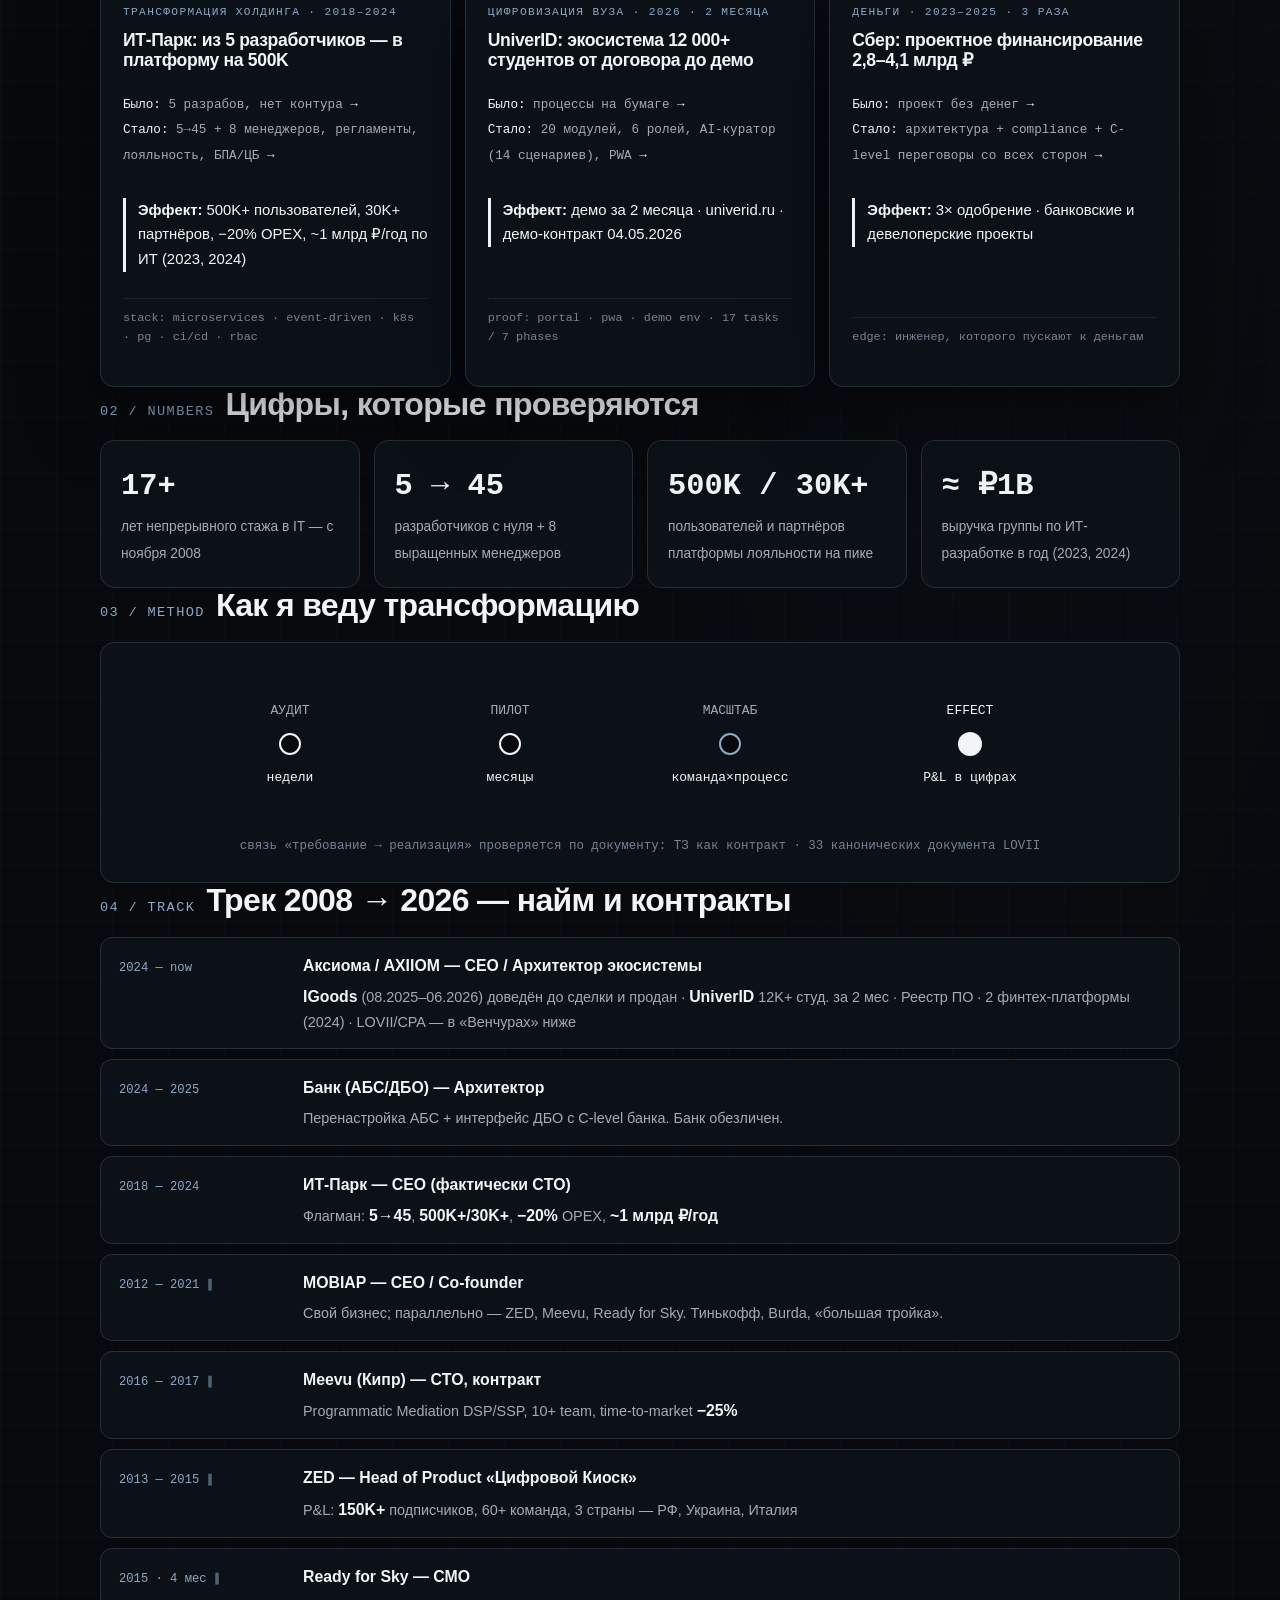
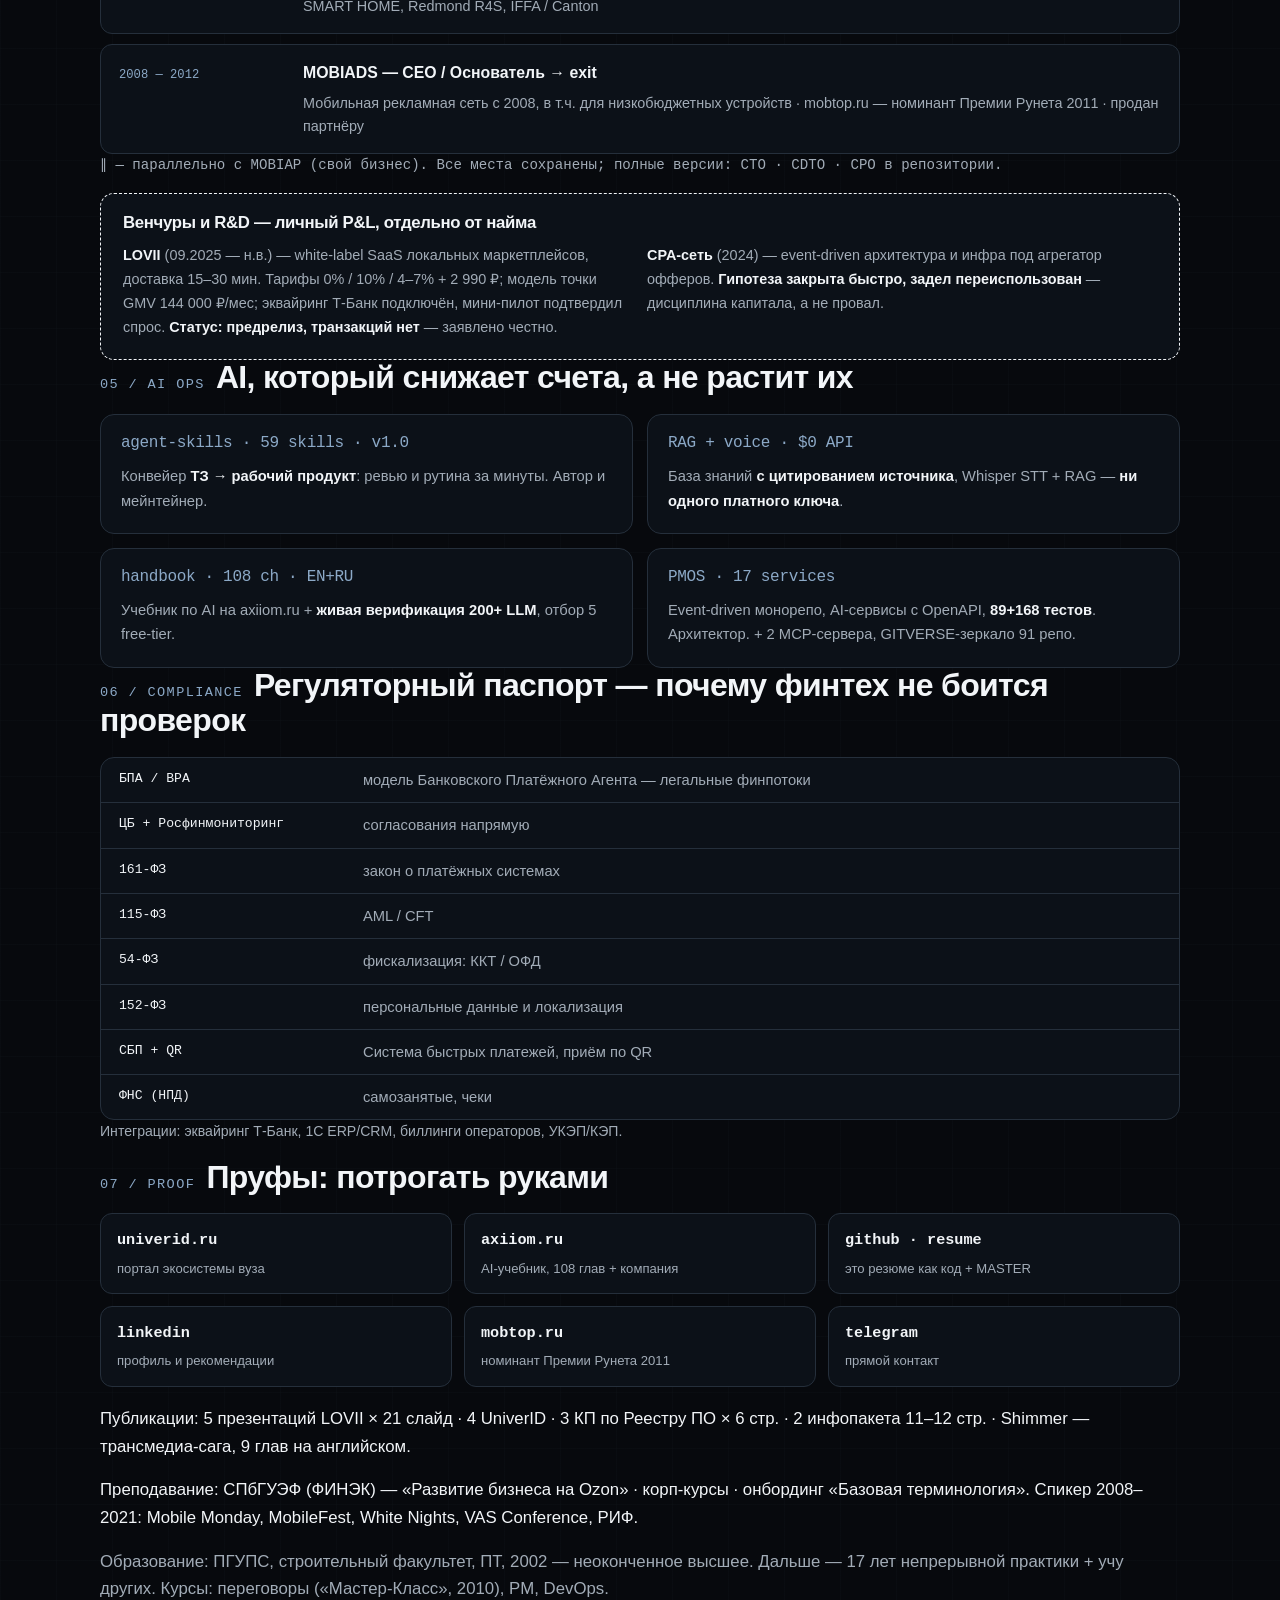
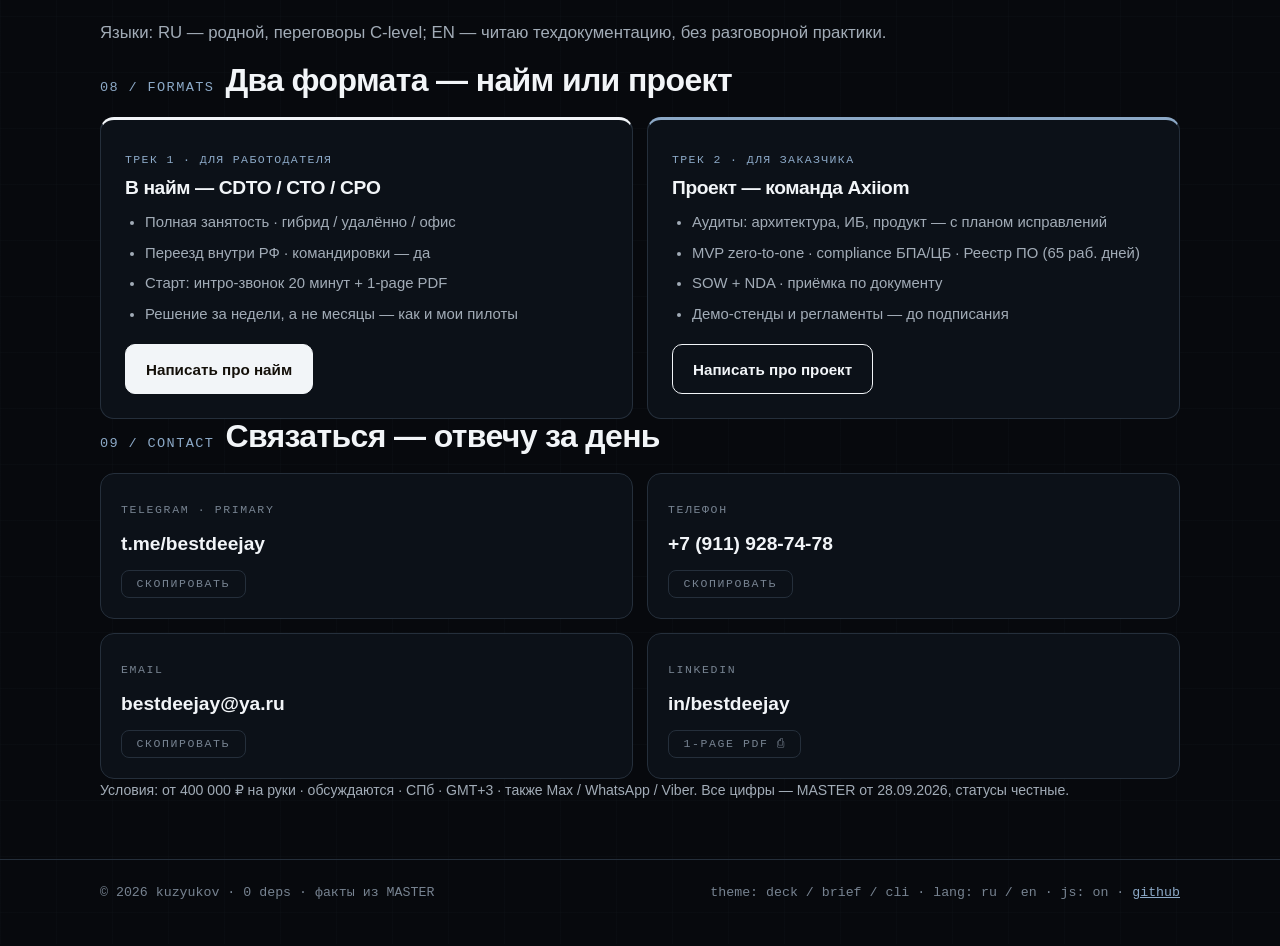
==== commit 0d67224a: "Refine resume design with subtle particle field Co-authored-by: arena-agent <297053741+arena-agent@u" ====
--- a/index.html
+++ b/index.html
@@ -13,8 +13,8 @@
 <meta property="og:url" content="https://bestdeejay-design.github.io/resume/">
 <meta property="og:image" content="assets/og-image.png">
 <meta name="twitter:card" content="summary_large_image">
-<link rel="icon" href="data:image/svg+xml,%3Csvg xmlns='http://www.w3.org/2000/svg' viewBox='0 0 32 32'%3E%3Crect width='32' height='32' rx='7' fill='%2305070D'/%3E%3Ccircle cx='9' cy='16' r='3' fill='none' stroke='%23E5A33C' stroke-width='2'/%3E%3Ccircle cx='23' cy='16' r='3' fill='none' stroke='%236EE7FF' stroke-width='2'/%3E%3Cpath d='M12 16h8' stroke='%23F2EDE3' stroke-width='2'/%3E%3C/svg%3E">
-<link rel="stylesheet" href="./styles.css?v=3">
+<link rel="icon" href="data:image/svg+xml,%3Csvg xmlns='http://www.w3.org/2000/svg' viewBox='0 0 32 32'%3E%3Crect width='32' height='32' rx='7' fill='%2307090D'/%3E%3Ccircle cx='9' cy='16' r='3' fill='none' stroke='%23F2F5F8' stroke-width='2'/%3E%3Ccircle cx='23' cy='16' r='3' fill='none' stroke='%238CA9C7' stroke-width='2'/%3E%3Cpath d='M12 16h8' stroke='%23F2F5F8' stroke-width='2'/%3E%3C/svg%3E">
+<link rel="stylesheet" href="./styles.css?v=5">
 <script type="application/ld+json">
 {"@context":"https://schema.org","@type":"Person","name":"Sergey Kuzyukov",
 "alternateName":"Сергей Кузюков","jobTitle":["CDTO","CTO","CPO"],
@@ -23,7 +23,7 @@
 "sameAs":["https://t.me/bestdeejay","https://www.linkedin.com/in/bestdeejay","https://github.com/bestdeejay-design/resume"],
 "knowsAbout":["Digital Transformation","Fintech","Regulatory Compliance","Highload Architecture","AI Agents","P&L Management"]}
 </script>
-<script src="./app.js?v=3" defer></script>
+<script src="./app.js?v=5" defer></script>
 </head>
 <body>
 <input class="sr-only" type="radio" name="theme" id="t-deck" value="deck" checked>
@@ -38,7 +38,7 @@
 <header class="top">
   <div class="wrap top-in">
     <a class="brand" href="#top" aria-label="Sergey Kuzyukov — top">
-      <svg width="26" height="26" viewBox="0 0 32 32" aria-hidden="true"><rect width="32" height="32" rx="7" fill="none" stroke="currentColor" stroke-width="2"/><circle cx="9" cy="16" r="3" fill="none" stroke="#E5A33C" stroke-width="2"/><circle cx="23" cy="16" r="3" fill="none" stroke="#6EE7FF" stroke-width="2"/><path d="M12 16h8" stroke="currentColor" stroke-width="2"/></svg>
+      <svg width="26" height="26" viewBox="0 0 32 32" aria-hidden="true"><rect width="32" height="32" rx="7" fill="none" stroke="currentColor" stroke-width="2"/><circle cx="9" cy="16" r="3" fill="none" stroke="currentColor" stroke-width="2"/><circle cx="23" cy="16" r="3" fill="none" stroke="#8CA9C7" stroke-width="2"/><path d="M12 16h8" stroke="currentColor" stroke-width="2"/></svg>
       <span class="t-ru">Кузюков · CDTO</span><span class="t-en">Kuzyukov · CDTO</span>
     </a>
     <span class="status"><span class="dot"></span>OPEN_TO_OFFER · CDTO</span>
@@ -67,10 +67,16 @@
 <main id="main">
 <!-- HERO -->
 <div class="wrap hero" id="top">
+  <canvas class="particle-field" data-particle-field aria-hidden="true"></canvas>
   <div class="hero-grid">
-    <div>
-      <p class="eyebrow"><span class="t-ru">CDTO / CTO / CPO · 17 лет 10 мес. в проде · СПб</span><span class="t-en">CDTO / CTO / CPO · 17y 10m in production · Saint Petersburg</span></p>
-      <h1><span class="t-ru">Сергей<br>Кузюков</span><span class="t-en">Sergey<br>Kuzyukov</span></h1>
+    <div class="hero-intro">
+      <div class="hero-heading">
+        <div>
+          <p class="eyebrow"><span class="t-ru">CDTO / CTO / CPO · 17 лет 10 мес. в проде · СПб</span><span class="t-en">CDTO / CTO / CPO · 17y 10m in production · Saint Petersburg</span></p>
+          <h1><span class="t-ru">Сергей<br>Кузюков</span><span class="t-en">Sergey<br>Kuzyukov</span></h1>
+        </div>
+        <img class="hero-avatar" src="https://avatars.githubusercontent.com/u/243793979?v=4" alt="Сергей Кузюков" width="128" height="128" fetchpriority="high" decoding="async" referrerpolicy="no-referrer">
+      </div>
       <p class="role-line"><span class="t-ru"><b>CDTO — цель.</b> CTO — инженерная опора. CPO — опция zero-to-one.</span><span class="t-en"><b>CDTO — target role.</b> CTO — engineering backbone. CPO — zero-to-one option.</span></p>
       <p class="lead"><span class="t-ru">Превращаю legacy и регуляторику в выручку: <em>500K+ пользователей</em>, <em>−20% OPEX</em>, <em>3× Сбер до 4,1 млрд ₽</em>.</span><span class="t-en">I turn legacy and regulation into revenue: <em>500K+ users</em>, <em>−20% OPEX</em>, <em>3× Sberbank approvals up to ₽4.1B</em>.</span></p>
       <p class="formula"><span class="t-ru"><b>AS-IS → TO-BE → EFFECT:</b> аудит за недели · пилот за месяцы · эффект в цифрах</span><span class="t-en"><b>AS-IS → TO-BE → EFFECT:</b> audit in weeks · pilot in months · effect in numbers</span></p>
@@ -106,7 +112,6 @@
       </div>
     </aside>
     <aside class="brief-card" aria-label="Facts">
-      <div class="photo-ph"><span class="t-ru">Фото — на созвоне / по запросу</span><span class="t-en">Photo — on request / intro call</span></div>
       <dl class="kv">
         <dt><span class="t-ru">Стаж</span><span class="t-en">Tenure</span></dt><dd><span class="t-ru">17 лет 10 мес. непрерывно, с 11.2008</span><span class="t-en">17y 10m continuous, since 11.2008</span></dd>
         <dt><span class="t-ru">Команды</span><span class="t-en">Teams</span></dt><dd>5→45 · <span class="t-ru">до 80 в контуре</span><span class="t-en">up to 80 in scope</span></dd>
@@ -182,7 +187,7 @@
   <div class="graph reveal">
     <svg viewBox="0 0 860 150" role="img" aria-label="Method: audit, pilot, scale, effect">
       <defs><linearGradient id="g" x1="0" y1="0" x2="1" y2="0">
-        <stop offset="0" stop-color="#E5A33C"/><stop offset="1" stop-color="#6EE7FF"/>
+        <stop offset="0" style="stop-color:var(--primary)"/><stop offset="1" style="stop-color:var(--signal)"/>
       </linearGradient></defs>
       <line x1="40" y1="75" x2="820" y2="75" stroke="url(#g)" stroke-width="2" stroke-dasharray="8 8" class="flow-line"/>
       <g font-family="ui-monospace,monospace" font-size="13" text-anchor="middle">
--- a/styles.css
+++ b/styles.css
@@ -1,19 +1,19 @@
 /* ============ TOKENS ============ */
 :root{
-  --bg:#05070D; --panel:#0B111C; --panel2:#0E1626; --line:#1C2942;
-  --text:#F2EDE3; --muted:#8FA0B3; --dim:#5B6B82;
-  --amber:#E5A33C; --phosphor:#6EE7FF;
+  --bg:#07090D; --panel:#0C1118; --panel2:#111923; --line:#252F3B;
+  --text:#F2F5F8; --muted:#A2ACB7; --dim:#778391;
+  --primary:#F2F5F8; --signal:#8CA9C7;
   --f-d:-apple-system,BlinkMacSystemFont,"Segoe UI",Inter,Manrope,Roboto,Arial,sans-serif;
   --f-m:ui-monospace,"JetBrains Mono",SFMono-Regular,Menlo,Consolas,monospace;
   --r:14px; --max:1120px;
-  --shadow:0 24px 80px rgba(0,0,0,.5);
+  --shadow:0 24px 80px rgba(0,0,0,.42);
 }
 /* Brief = светлая консервативная тема для корпораций и печати */
 html[data-theme="brief"],#t-brief:checked ~ .page{
-  --bg:#F6F4EE; --panel:#FFFFFF; --panel2:#F0EDE3; --line:#D8D2C2;
-  --text:#1A2230; --muted:#5A6B82; --dim:#8A97AB;
-  --amber:#9A6B1F; --phosphor:#0B6E8F;
-  --shadow:0 10px 34px rgba(26,34,48,.10);
+  --bg:#F5F7FA; --panel:#FFFFFF; --panel2:#EFF3F7; --line:#D9E1E9;
+  --text:#17212C; --muted:#526171; --dim:#778493;
+  --primary:#17212C; --signal:#456B93;
+  --shadow:0 10px 34px rgba(23,33,44,.09);
 }
 *{box-sizing:border-box}
 html{scroll-behavior:smooth;scroll-padding-top:96px}
@@ -22,25 +22,35 @@
   font-family:var(--f-d);font-size:1.05rem;line-height:1.65;
   overflow-x:clip;
 }
-.page{background:var(--bg);background-image:linear-gradient(rgba(110,231,255,.045) 1px,transparent 1px),linear-gradient(90deg,rgba(110,231,255,.045) 1px,transparent 1px);background-size:44px 44px;min-height:100vh}
+.page{
+  min-height:100vh;background-color:var(--bg);
+  background-image:
+    radial-gradient(ellipse at 80% 0%,color-mix(in srgb,var(--signal) 5%,transparent),transparent 35rem),
+    linear-gradient(color-mix(in srgb,var(--signal) 2%,transparent) 1px,transparent 1px),
+    linear-gradient(90deg,color-mix(in srgb,var(--signal) 2%,transparent) 1px,transparent 1px);
+  background-size:auto,56px 56px,56px 56px;
+}
 #t-brief:checked ~ .page,html[data-theme="brief"] .page{
-  background-image:linear-gradient(rgba(11,110,143,.06) 1px,transparent 1px),linear-gradient(90deg,rgba(11,110,143,.06) 1px,transparent 1px);
-}
-::selection{background:var(--amber);color:#111}
+  background-image:
+    radial-gradient(ellipse at 80% 0%,color-mix(in srgb,var(--signal) 7%,transparent),transparent 35rem),
+    linear-gradient(color-mix(in srgb,var(--signal) 2.5%,transparent) 1px,transparent 1px),
+    linear-gradient(90deg,color-mix(in srgb,var(--signal) 2.5%,transparent) 1px,transparent 1px);
+}
+::selection{background:var(--primary);color:#111}
 html[data-theme="brief"] ::selection,#t-brief:checked ~ .page ::selection{color:#fff}
-a{color:var(--phosphor)}
+a{color:var(--signal)}
 h1,h2,h3{line-height:1.12;margin:0 0 .7rem;letter-spacing:-.02em}
 h1{font-size:clamp(2.6rem,6.4vw,4.4rem);font-weight:800}
 h2{font-size:clamp(1.4rem,3vw,2rem);font-weight:800}
-h2 .n{font-family:var(--f-m);font-size:.85rem;color:var(--phosphor);font-weight:400;margin-right:.7rem;letter-spacing:.1em}
+h2 .n{font-family:var(--f-m);font-size:.85rem;color:var(--signal);font-weight:400;margin-right:.7rem;letter-spacing:.1em}
 p{margin:0 0 1rem}
 .wrap{max-width:var(--max);margin:0 auto;padding:0 20px}
 .mono{font-family:var(--f-m)} .muted{color:var(--muted)} .small{font-size:.88rem}
-:focus-visible{outline:3px solid var(--amber);outline-offset:3px;border-radius:4px}
-.skip{position:absolute;left:16px;top:-100px;background:var(--amber);color:#111;padding:.5rem 1rem;border-radius:8px;font-weight:700;z-index:99}
+:focus-visible{outline:3px solid var(--signal);outline-offset:3px;border-radius:4px}
+.skip{position:absolute;left:16px;top:-100px;background:var(--primary);color:var(--bg);padding:.5rem 1rem;border-radius:8px;font-weight:700;z-index:99}
 .skip:focus{top:12px}
 .sr-only{position:absolute;width:1px;height:1px;margin:-1px;padding:0;overflow:hidden;clip:rect(0 0 0 0);clip-path:inset(50%);white-space:nowrap;border:0}
-.noscript{background:#7A5410;color:#fff;text-align:center;font-family:var(--f-m);font-size:.78rem;padding:.5rem 1rem;margin:0}
+.noscript{background:var(--signal);color:var(--bg);text-align:center;font-family:var(--f-m);font-size:.78rem;padding:.5rem 1rem;margin:0}
 /* ============ LANG ============ */
 .t-en{display:none!important}
 html[data-lang="en"] .t-ru,#l-en:checked ~ .page .t-ru,#l-en:checked ~ #cli .t-ru{display:none!important}
@@ -49,44 +59,59 @@
 .top{position:sticky;top:0;z-index:50;background:var(--bg);background:color-mix(in srgb,var(--bg) 86%,transparent);backdrop-filter:blur(12px);border-bottom:1px solid var(--line)}
 .top-in{display:flex;align-items:center;gap:14px;min-height:62px;flex-wrap:wrap;padding-top:8px;padding-bottom:8px}
 .brand{display:inline-flex;align-items:center;gap:10px;color:var(--text);text-decoration:none;font-family:var(--f-m);font-size:.85rem}
-.status{display:inline-flex;align-items:center;gap:8px;font-family:var(--f-m);font-size:.75rem;color:var(--phosphor);border:1px solid var(--line);border-radius:999px;padding:.3rem .8rem;background:color-mix(in srgb,var(--phosphor) 8%,transparent);white-space:nowrap}
-.dot{width:8px;height:8px;border-radius:50%;background:var(--phosphor);box-shadow:0 0 12px var(--phosphor);animation:pulse 2s infinite}
+.status{display:inline-flex;align-items:center;gap:8px;font-family:var(--f-m);font-size:.75rem;color:var(--signal);border:1px solid var(--line);border-radius:999px;padding:.3rem .8rem;background:color-mix(in srgb,var(--signal) 8%,transparent);white-space:nowrap}
+.dot{width:8px;height:8px;border-radius:50%;background:var(--signal);box-shadow:0 0 12px var(--signal);animation:pulse 2s infinite}
 @keyframes pulse{50%{opacity:.35}}
 nav{display:flex;gap:14px;flex-wrap:wrap;font-size:.9rem}
 nav a{color:var(--muted);text-decoration:none}
-nav a:hover{color:var(--phosphor)}
+nav a:hover{color:var(--signal)}
 .controls{display:flex;gap:10px;margin-left:auto;flex-wrap:wrap}
 .seg{display:inline-flex;border:1px solid var(--line);border-radius:10px;overflow:hidden;font-family:var(--f-m);font-size:.78rem}
 .seg label{padding:.42rem .7rem;cursor:pointer;color:var(--muted);user-select:none}
 .seg label+label{border-left:1px solid var(--line)}
-.seg label:hover{color:var(--phosphor)}
-.seg label[data-active="true"]{background:var(--amber);color:#14100a;font-weight:700}
+.seg label:hover{color:var(--signal)}
+.seg label[data-active="true"]{background:var(--primary);color:#14100a;font-weight:700}
 html[data-theme="brief"] .seg label[data-active="true"],#t-brief:checked ~ .page .seg label[data-active="true"]{color:#fff}
 .seg label[data-active="true"]:hover{color:#14100a}
 html[data-theme="brief"] .seg label[data-active="true"]:hover,#t-brief:checked ~ .page .seg label[data-active="true"]:hover{color:#fff}
 /* active seg highlight without JS (:has) */
-body:has(#t-deck:checked) label[for="t-deck"],body:has(#t-brief:checked) label[for="t-brief"],body:has(#t-terminal:checked) label[for="t-terminal"],body:has(#l-ru:checked) label[for="l-ru"],body:has(#l-en:checked) label[for="l-en"]{background:var(--amber);color:#14100a;font-weight:700}
+body:has(#t-deck:checked) label[for="t-deck"],body:has(#t-brief:checked) label[for="t-brief"],body:has(#t-terminal:checked) label[for="t-terminal"],body:has(#l-ru:checked) label[for="l-ru"],body:has(#l-en:checked) label[for="l-en"]{background:var(--primary);color:#14100a;font-weight:700}
 body:has(#t-brief:checked):has(#t-deck:checked) label[for="t-deck"],body:has(#t-brief:checked):has(#t-brief:checked) label[for="t-brief"],body:has(#t-brief:checked):has(#t-terminal:checked) label[for="t-terminal"],body:has(#t-brief:checked):has(#l-ru:checked) label[for="l-ru"],body:has(#t-brief:checked):has(#l-en:checked) label[for="l-en"]{color:#fff}
 /* ============ HERO ============ */
-.hero{padding:60px 0 36px}
-.hero-grid{display:grid;grid-template-columns:1.55fr 1fr;gap:28px;align-items:start}
-.eyebrow{font-family:var(--f-m);font-size:.8rem;color:var(--phosphor);letter-spacing:.14em;text-transform:uppercase;margin-bottom:14px}
+.hero{padding:60px 0 36px;position:relative;isolation:isolate}
+.hero::before{
+  content:"";position:absolute;z-index:0;top:-190px;right:-230px;width:680px;height:570px;pointer-events:none;opacity:.68;
+  background:
+    radial-gradient(ellipse at 58% 51%,color-mix(in srgb,var(--signal) 15%,transparent),transparent 44%),
+    radial-gradient(ellipse at 73% 40%,color-mix(in srgb,var(--primary) 4%,transparent),transparent 48%);
+  animation:hero-field 32s ease-in-out infinite alternate;
+}
+.particle-field{position:absolute;inset:0;z-index:0;display:block;width:100%;height:100%;pointer-events:none;opacity:.82}
+html[data-theme="brief"] .particle-field,#t-brief:checked ~ .page .particle-field{opacity:.36}
+@keyframes hero-field{to{transform:translate3d(-10px,8px,0)}}
+.hero-grid{position:relative;z-index:1;display:grid;grid-template-columns:1.55fr 1fr;gap:28px;align-items:start}
+.hero-heading{display:flex;align-items:center;justify-content:space-between;gap:24px;margin-bottom:14px}
+.hero-heading>div{min-width:0}
+.hero-heading .eyebrow{margin-bottom:8px}
+.hero-heading h1{margin-bottom:0}
+.hero-avatar{display:block;flex:0 0 auto;width:clamp(94px,12vw,132px);height:clamp(94px,12vw,132px);object-fit:cover;object-position:center;border:1px solid var(--signal);border-radius:50%;padding:3px;background:var(--panel);box-shadow:0 0 0 4px color-mix(in srgb,var(--signal) 12%,transparent),0 16px 40px rgba(0,0,0,.28)}
+.eyebrow{font-family:var(--f-m);font-size:.8rem;color:var(--signal);letter-spacing:.14em;text-transform:uppercase;margin-bottom:14px}
 .role-line{color:var(--muted);margin-top:-4px}
-.role-line b{color:var(--amber)}
+.role-line b{color:var(--primary)}
 .lead{font-size:clamp(1.22rem,2.6vw,1.6rem);line-height:1.4;font-weight:600;max-width:32rem}
-.lead em{font-style:normal;color:var(--amber)}
+.lead em{font-style:normal;color:var(--primary)}
 .formula{font-family:var(--f-m);font-size:.88rem;color:var(--muted);border:1px dashed var(--line);border-radius:10px;padding:.7rem 1rem;margin:18px 0;max-width:38rem;overflow-wrap:anywhere}
-.formula b{color:var(--phosphor);font-weight:400}
+.formula b{color:var(--signal);font-weight:400}
 .cta{display:flex;gap:10px;flex-wrap:wrap;margin:20px 0 12px}
-.btn{display:inline-block;padding:.72rem 1.25rem;border-radius:10px;font-weight:700;text-decoration:none;border:1px solid var(--amber);color:var(--amber);font-size:.95rem;background:transparent;cursor:pointer;font-family:var(--f-d)}
-.btn:hover{background:color-mix(in srgb,var(--amber) 14%,transparent)}
-.btn-p{background:var(--amber);color:#14100a}
+.btn{display:inline-block;padding:.72rem 1.25rem;border-radius:10px;font-weight:700;text-decoration:none;border:1px solid var(--primary);color:var(--primary);font-size:.95rem;background:transparent;cursor:pointer;font-family:var(--f-d);transition:transform .18s ease,background-color .18s ease,border-color .18s ease,color .18s ease}
+.btn:hover{background:color-mix(in srgb,var(--primary) 14%,transparent);transform:translateY(-1px)}
+.btn-p{background:var(--primary);color:#14100a}
 html[data-theme="brief"] .btn-p,#t-brief:checked ~ .page .btn-p{color:#fff}
-.btn-p:hover{background:color-mix(in srgb,var(--amber) 82%,#fff)}
+.btn-p:hover{background:color-mix(in srgb,var(--primary) 82%,#fff)}
 .btn-g{border-color:var(--line);color:var(--text)}
-.btn-g:hover{border-color:var(--phosphor);color:var(--phosphor)}
+.btn-g:hover{border-color:var(--signal);color:var(--signal)}
 .typed{font-family:var(--f-m);font-size:.85rem;color:var(--dim);min-height:1.6em;overflow-wrap:anywhere;word-break:break-word}
-.typed::after{content:"▊";color:var(--phosphor);animation:pulse 1.1s infinite}
+.typed::after{content:"▊";color:var(--signal);animation:pulse 1.1s infinite}
 html[data-theme="brief"] .typed,#t-brief:checked ~ .page .typed{display:none}
 .terms{color:var(--muted);font-size:.9rem}
 /* dossier terminal */
@@ -94,23 +119,22 @@
 html[data-theme="brief"] .term,#t-brief:checked ~ .page .term{display:none}
 .term-bar{display:flex;gap:8px;align-items:center;padding:.65rem 1rem;border-bottom:1px solid var(--line);font-family:var(--f-m);font-size:.78rem;color:var(--dim)}
 .term-bar i{width:11px;height:11px;border-radius:50%;background:var(--line)}
-.term-bar i:first-child{background:var(--amber)}
+.term-bar i:first-child{background:var(--primary)}
 .term-bar span{margin-left:8px}
 .term-body{padding:1.1rem 1.2rem;font-family:var(--f-m);font-size:.84rem;line-height:1.8;overflow-wrap:anywhere;word-break:break-word}
 .term-body>div{min-width:0}
-.term-body .p{color:var(--phosphor)} .term-body .a{color:var(--amber)} .term-body .d{color:var(--dim)}
+.term-body .p{color:var(--signal)} .term-body .a{color:var(--primary)} .term-body .d{color:var(--dim)}
 .kv{display:grid;grid-template-columns:auto minmax(0,1fr);gap:2px 14px;margin:.6rem 0}
 .kv dt{color:var(--dim);overflow-wrap:anywhere} .kv dd{margin:0;min-width:0;overflow-wrap:anywhere}
 .mini-stats{display:grid;grid-template-columns:1fr 1fr;gap:10px;margin-top:12px}
 .mini-stats div{background:var(--panel2);border:1px solid var(--line);border-radius:10px;padding:.6rem .8rem}
-.mini-stats b{display:block;font-size:1.3rem;color:var(--amber)}
+.mini-stats b{display:block;font-size:1.3rem;color:var(--primary)}
 .mini-stats span{font-size:.7rem;color:var(--muted)}
-/* brief card (фото+факты) — только в Brief */
+/* brief card (факты) — только в Brief */
 .brief-card{display:none;background:var(--panel);border:1px solid var(--line);border-radius:var(--r);padding:20px;box-shadow:var(--shadow)}
 html[data-theme="brief"] .brief-card,#t-brief:checked ~ .page .brief-card{display:block}
-.photo-ph{border:2px dashed var(--line);border-radius:12px;min-height:150px;display:flex;align-items:center;justify-content:center;text-align:center;font-family:var(--f-m);font-size:.82rem;color:var(--dim);padding:16px;margin-bottom:14px}
 .brief-card .kv{font-size:.9rem}
-.refs{font-family:var(--f-m);font-size:.8rem;color:var(--phosphor);margin:12px 0 0;border-top:1px solid var(--line);padding-top:12px}
+.refs{font-family:var(--f-m);font-size:.8rem;color:var(--signal);margin:12px 0 0;border-top:1px solid var(--line);padding-top:12px}
 /* logos */
 .logos{border-top:1px solid var(--line);border-bottom:1px solid var(--line);padding:14px 0;margin:26px 0 0}
 .logos div{display:flex;gap:26px;flex-wrap:wrap;font-family:var(--f-m);font-size:.8rem;color:var(--dim);letter-spacing:.06em}
@@ -119,74 +143,74 @@
 /* exec */
 .exec{list-style:none;counter-reset:x;margin:18px 0 0;padding:0;display:grid;gap:12px;max-width:62rem}
 .exec li{counter-increment:x;background:var(--panel);border:1px solid var(--line);border-radius:12px;padding:14px 18px 14px 60px;position:relative}
-.exec li::before{content:"0" counter(x);position:absolute;left:18px;top:16px;font-family:var(--f-m);font-size:.8rem;color:var(--amber)}
-.exec b{color:var(--amber)}
+.exec li::before{content:"0" counter(x);position:absolute;left:18px;top:16px;font-family:var(--f-m);font-size:.8rem;color:var(--primary)}
+.exec b{color:var(--primary)}
 html[data-theme="brief"] .exec b,#t-brief:checked ~ .page .exec b{color:var(--text)}
-.note{background:var(--panel);border:1px solid var(--line);border-left:3px solid var(--phosphor);border-radius:10px;padding:12px 16px;margin-top:12px;max-width:62rem;font-size:.93rem;color:var(--muted)}
+.note{background:var(--panel);border:1px solid var(--line);border-left:3px solid var(--signal);border-radius:10px;padding:12px 16px;margin-top:12px;max-width:62rem;font-size:.93rem;color:var(--muted)}
 .note b{color:var(--text)}
 /* cases */
 .cards3{display:grid;grid-template-columns:repeat(3,1fr);gap:14px;margin-top:18px}
 .case{background:var(--panel);border:1px solid var(--line);border-radius:var(--r);padding:22px;display:flex;flex-direction:column;gap:10px;position:relative;overflow:hidden;box-shadow:var(--shadow)}
-.case::before{content:"";position:absolute;top:0;left:0;right:0;height:3px;background:linear-gradient(90deg,var(--amber),var(--phosphor))}
+.case::before{content:"";position:absolute;top:0;left:0;right:0;height:3px;background:linear-gradient(90deg,var(--primary),var(--signal))}
 .case h3{font-size:1.1rem}
-.case .tag{font-family:var(--f-m);font-size:.7rem;color:var(--phosphor);letter-spacing:.12em;text-transform:uppercase}
+.case .tag{font-family:var(--f-m);font-size:.7rem;color:var(--signal);letter-spacing:.12em;text-transform:uppercase}
 .flow{font-family:var(--f-m);font-size:.79rem;color:var(--muted);line-height:2;overflow-wrap:anywhere}
 .flow b{color:var(--text);font-weight:400}
-.flow .arr{color:var(--amber)}
-.effect{font-size:.93rem;border-left:3px solid var(--amber);padding-left:12px;margin-top:4px}
-.effect b{color:var(--amber)}
+.flow .arr{color:var(--primary)}
+.effect{font-size:.93rem;border-left:3px solid var(--primary);padding-left:12px;margin-top:4px}
+.effect b{color:var(--primary)}
 .stack{font-family:var(--f-m);font-size:.74rem;color:var(--dim);margin-top:auto;padding-top:10px;border-top:1px dotted var(--line);overflow-wrap:anywhere}
 /* numbers */
 .nums{display:grid;grid-template-columns:repeat(4,1fr);gap:14px;margin-top:18px}
 .num{background:var(--panel);border:1px solid var(--line);border-radius:var(--r);padding:20px}
-.num b{display:block;font-family:var(--f-m);font-size:1.9rem;color:var(--amber)}
+.num b{display:block;font-family:var(--f-m);font-size:1.9rem;color:var(--primary)}
 .num span{font-size:.86rem;color:var(--muted)}
 /* graph */
 .graph{background:var(--panel);border:1px solid var(--line);border-radius:var(--r);padding:26px 22px;margin-top:18px;text-align:center}
 .graph svg{width:100%;max-width:860px;height:auto}
 .graph .cap{font-family:var(--f-m);font-size:.78rem;color:var(--dim);margin:8px 0 0}
-.nd-a{fill:var(--bg);stroke:var(--amber);stroke-width:2}
-.nd-p{fill:var(--bg);stroke:var(--phosphor);stroke-width:2}
-.nd-eff{fill:var(--amber);animation:pulse 2s infinite}
-.lb{fill:var(--muted)} .vl{fill:var(--text)} .lb-e{fill:var(--amber)}
+.nd-a{fill:var(--bg);stroke:var(--primary);stroke-width:2}
+.nd-p{fill:var(--bg);stroke:var(--signal);stroke-width:2}
+.nd-eff{fill:var(--primary);animation:pulse 2s infinite}
+.lb{fill:var(--muted)} .vl{fill:var(--text)} .lb-e{fill:var(--primary)}
 .flow-line{animation:dash 6s linear infinite}
 @keyframes dash{to{stroke-dashoffset:-160}}
 /* track */
 .track{list-style:none;margin:18px 0 0;padding:0;display:grid;gap:10px}
 .track li{background:var(--panel);border:1px solid var(--line);border-radius:12px;padding:14px 18px;display:grid;grid-template-columns:170px 1fr;gap:14px;align-items:baseline}
-.track time{font-family:var(--f-m);font-size:.76rem;color:var(--phosphor)}
+.track time{font-family:var(--f-m);font-size:.76rem;color:var(--signal)}
 .track b{font-size:.99rem}
 .track p{margin:.3rem 0 0;font-size:.9rem;color:var(--muted)}
 .track p b{color:var(--text)}
-.ventures{background:var(--panel);border:1px dashed var(--amber);border-radius:var(--r);padding:20px 22px;margin-top:16px}
+.ventures{background:var(--panel);border:1px dashed var(--primary);border-radius:var(--r);padding:20px 22px;margin-top:16px}
 .ventures h3{font-size:1.05rem}
 .v-grid{display:grid;grid-template-columns:1fr 1fr;gap:14px}
 .v p{margin:0;font-size:.9rem;color:var(--muted)}
-.v p b{color:var(--text)} .v .warn{color:var(--amber)}
+.v p b{color:var(--text)} .v .warn{color:var(--primary)}
 /* ai */
 .ai-grid{display:grid;grid-template-columns:1fr 1fr;gap:14px;margin-top:18px}
 .ai{background:var(--panel);border:1px solid var(--line);border-radius:var(--r);padding:20px}
-.ai h3{font-size:1rem;color:var(--phosphor);font-family:var(--f-m);font-weight:400}
+.ai h3{font-size:1rem;color:var(--signal);font-family:var(--f-m);font-weight:400}
 .ai p{font-size:.92rem;color:var(--muted);margin:0}
 .ai p b{color:var(--text)}
 /* compliance */
 .comp{margin-top:18px;background:var(--panel);border:1px solid var(--line);border-radius:var(--r);overflow:hidden}
 .comp div{display:grid;grid-template-columns:230px 1fr;gap:14px;padding:10px 18px;border-top:1px solid var(--line);font-size:.92rem}
 .comp div:first-child{border-top:0}
-.comp dt{font-family:var(--f-m);font-size:.82rem;color:var(--amber)}
+.comp dt{font-family:var(--f-m);font-size:.82rem;color:var(--primary)}
 .comp dd{margin:0;color:var(--muted)}
 /* proof */
 .proof-grid{display:grid;grid-template-columns:repeat(3,1fr);gap:12px;margin:18px 0}
 .pf{background:var(--panel);border:1px solid var(--line);border-radius:12px;padding:14px 16px;text-decoration:none;display:grid;gap:4px}
-.pf:hover{border-color:var(--phosphor)}
+.pf:hover{border-color:var(--signal)}
 .pf b{font-family:var(--f-m);font-size:.95rem;color:var(--text)}
 .pf span{font-size:.82rem;color:var(--muted)}
 /* formats */
 .fmt-grid{display:grid;grid-template-columns:1fr 1fr;gap:14px;margin-top:18px}
 .fmt{background:var(--panel);border:1px solid var(--line);border-radius:var(--r);padding:24px}
-.fmt:first-child{border-top:3px solid var(--amber)}
-.fmt:last-child{border-top:3px solid var(--phosphor)}
-.fmt .tag{font-family:var(--f-m);font-size:.72rem;color:var(--phosphor);letter-spacing:.12em;text-transform:uppercase}
+.fmt:first-child{border-top:3px solid var(--primary)}
+.fmt:last-child{border-top:3px solid var(--signal)}
+.fmt .tag{font-family:var(--f-m);font-size:.72rem;color:var(--signal);letter-spacing:.12em;text-transform:uppercase}
 .fmt h3{font-size:1.2rem;margin-top:6px}
 .fmt ul{margin:0 0 18px;padding-left:20px;color:var(--muted);font-size:.93rem;display:grid;gap:6px}
 /* contact */
@@ -194,37 +218,45 @@
 .c-card{background:var(--panel);border:1px solid var(--line);border-radius:var(--r);padding:20px}
 .c-card span{font-family:var(--f-m);font-size:.72rem;text-transform:uppercase;letter-spacing:.14em;color:var(--dim)}
 .c-card a{display:block;font-size:1.2rem;font-weight:700;color:var(--text);text-decoration:none;margin-top:6px;overflow-wrap:anywhere}
-.c-card a:hover{color:var(--amber)}
+.c-card a:hover{color:var(--primary)}
 .c-card button{margin-top:10px;background:none;border:1px solid var(--line);color:var(--muted);border-radius:8px;padding:.4rem .9rem;font-family:var(--f-m);font-size:.78rem;cursor:pointer}
-.c-card button:hover{border-color:var(--phosphor);color:var(--phosphor)}
+.c-card button:hover{border-color:var(--signal);color:var(--signal)}
 /* footer */
 .site-footer{border-top:1px solid var(--line);margin-top:56px;padding:22px 0 40px;color:var(--dim);font-size:.83rem;font-family:var(--f-m)}
 .foot{display:flex;justify-content:space-between;gap:12px;flex-wrap:wrap}
 /* reveal — hidden only when JS is alive (it adds .js itself) */
 html.js .reveal{opacity:0;transform:translateY(16px);transition:opacity .55s ease,transform .55s ease}
 html.js .reveal.on{opacity:1;transform:none}
-.toast{position:fixed;bottom:24px;left:50%;transform:translateX(-50%) translateY(20px);background:var(--amber);color:#111;font-weight:700;padding:.6rem 1.2rem;border-radius:10px;opacity:0;transition:.3s;z-index:99;max-width:90vw;overflow-wrap:anywhere;text-align:center}
+.case,.num,.ai,.fmt,.c-card,.pf,.track li{transition:transform .32s ease,border-color .24s ease,box-shadow .24s ease}
+html.js .case.reveal,html.js .num.reveal,html.js .ai.reveal,html.js .fmt.reveal,html.js .c-card.reveal,html.js .pf.reveal,html.js .track li.reveal{transition:opacity .55s ease,transform .32s ease,border-color .24s ease,box-shadow .24s ease}
+@media(hover:hover) and (prefers-reduced-motion:no-preference){
+  .case:hover,.num:hover,.ai:hover,.fmt:hover,.c-card:hover,.pf:hover,.track li:hover{
+    border-color:color-mix(in srgb,var(--signal) 32%,var(--line));box-shadow:0 18px 42px rgba(0,0,0,.18)
+  }
+  html.js .case.reveal.on:hover,html.js .num.reveal.on:hover,html.js .ai.reveal.on:hover,html.js .fmt.reveal.on:hover,html.js .c-card.reveal.on:hover,html.js .pf.reveal.on:hover,html.js .track li.reveal.on:hover{transform:translateY(-3px)}
+}
+.toast{position:fixed;bottom:24px;left:50%;transform:translateX(-50%) translateY(20px);background:var(--primary);color:#111;font-weight:700;padding:.6rem 1.2rem;border-radius:10px;opacity:0;transition:.3s;z-index:99;max-width:90vw;overflow-wrap:anywhere;text-align:center}
 html[data-theme="brief"] .toast,#t-brief:checked ~ .page .toast{color:#fff}
 .toast.show{opacity:1;transform:translateX(-50%) translateY(0)}
 /* ============ TERMINAL THEME ============ */
 #cli{display:none}
-html[data-theme="terminal"] #cli,#t-terminal:checked ~ #cli{display:block;min-height:calc(100vh - 63px);background:#04060B;color:#D7E3F4;font-family:var(--f-m);font-size:.92rem;padding-bottom:40px}
+html[data-theme="terminal"] #cli,#t-terminal:checked ~ #cli{display:block;min-height:calc(100vh - 63px);background:var(--bg);color:var(--text);font-family:var(--f-m);font-size:.92rem;padding-bottom:40px}
 html[data-theme="terminal"] .page,#t-terminal:checked ~ .page{display:none}
-.cli-head{display:flex;align-items:center;gap:14px;padding:14px 20px;border-bottom:1px solid #1C2942;font-size:.82rem;color:#8FA0B3;flex-wrap:wrap}
+.cli-head{display:flex;align-items:center;gap:14px;padding:14px 20px;border-bottom:1px solid var(--line);font-size:.82rem;color:var(--muted);flex-wrap:wrap}
 .cli-head .dots{display:inline-flex;gap:7px}
-.cli-head .dots i{width:11px;height:11px;border-radius:50%;background:#1C2942}
-.cli-head .dots i:first-child{background:#E5A33C}
-.cli-head b{color:#E5A33C}
-.cli-head .seg{margin-left:auto;border-color:#1C2942}
-.cli-head .seg label{color:#8FA0B3}
-.cli-head .seg label+label{border-color:#1C2942}
-.cli-head .seg label[data-active="true"]{background:#E5A33C;color:#111}
+.cli-head .dots i{width:11px;height:11px;border-radius:50%;background:var(--line)}
+.cli-head .dots i:first-child{background:var(--signal)}
+.cli-head b{color:var(--primary)}
+.cli-head .seg{margin-left:auto;border-color:var(--line)}
+.cli-head .seg label{color:var(--muted)}
+.cli-head .seg label+label{border-color:var(--line)}
+.cli-head .seg label[data-active="true"]{background:var(--primary);color:var(--bg)}
 .cli-body{padding:18px 20px;white-space:pre-wrap;word-break:break-word;line-height:1.75;min-height:40vh}
-.cli-body .p{color:#6EE7FF}.cli-body .a{color:#E5A33C}.cli-body .d{color:#5B6B82}.cli-body .g{color:#7CE38B}
-.cli-body a{color:#6EE7FF}
-.cli-form{display:flex;gap:10px;align-items:center;padding:12px 20px;border-top:1px solid #1C2942;position:sticky;bottom:0;background:#04060B}
-.cli-form .prompt{color:#E5A33C;white-space:nowrap}
-.cli-form input{flex:1;min-width:0;background:transparent;border:0;outline:0;color:#F2EDE3;font:inherit;caret-color:#6EE7FF}
+.cli-body .p{color:var(--signal)}.cli-body .a{color:var(--primary)}.cli-body .d{color:var(--dim)}.cli-body .g{color:var(--signal)}
+.cli-body a{color:var(--signal)}
+.cli-form{display:flex;gap:10px;align-items:center;padding:12px 20px;border-top:1px solid var(--line);position:sticky;bottom:0;background:var(--bg)}
+.cli-form .prompt{color:var(--primary);white-space:nowrap}
+.cli-form input{flex:1;min-width:0;background:transparent;border:0;outline:0;color:var(--text);font:inherit;caret-color:var(--signal)}
 /* ============ ADAPTIVE ============ */
 @media(max-width:920px){
   .hero-grid{grid-template-columns:1fr}
@@ -238,6 +270,9 @@
 }
 @media(max-width:560px){
   body{font-size:1rem}
+  .hero::before{width:480px;height:420px;top:-150px;right:-300px;opacity:.5}
+  .hero-heading{gap:12px}
+  .hero-avatar{width:80px;height:80px;padding:2px}
   .nums,.proof-grid{grid-template-columns:1fr}
   .top-in{gap:10px}
   .brand{font-size:.78rem}
@@ -250,18 +285,20 @@
 }
 @media(prefers-reduced-motion:reduce){
   html{scroll-behavior:auto}html.js .reveal{opacity:1;transform:none}
-  .dot,.typed::after,.nd-eff,.flow-line{animation:none}
+  .hero::before,.dot,.typed::after,.nd-eff,.flow-line{animation:none}
 }
 /* ============ PRINT → 1-page-ish PDF (always light) ============ */
 @media print{
-  :root{--bg:#fff;--panel:#fff;--panel2:#f4f4f4;--line:#ccc;--text:#111;--muted:#444;--dim:#777;--amber:#7a5410;--phosphor:#0B6E8F;--shadow:none}
+  :root{--bg:#fff;--panel:#fff;--panel2:#f4f6f8;--line:#cbd4de;--text:#111;--muted:#444;--dim:#66717d;--primary:#17212c;--signal:#3f6fad;--shadow:none}
   body{background:#fff!important;background-image:none!important;font-size:10pt;line-height:1.5}
   .top,.logos,.typed,.cta,.no-print,#cli,.toast,.controls,.graph,.skip{display:none!important}
-  .page{display:block!important}
+  .page{display:block!important;background:#fff!important;background-image:none!important}
+  .hero::before,.particle-field{display:none!important}
   .hero{padding:0 0 8px}.hero-grid{grid-template-columns:1fr;gap:12px}
+  .hero-heading{gap:12px;margin-bottom:8px}
+  .hero-avatar{width:54px;height:54px;padding:2px;box-shadow:none}
   .term{display:none!important}
   .brief-card{display:block!important;box-shadow:none!important;padding:12px}
-  .photo-ph{min-height:0;padding:8px}
   h1{font-size:26pt}h2{font-size:13pt;margin-bottom:4px}
   section{padding:10px 0 2px}
   .case,.num,.ai,.c-card,.fmt,.exec li,.track li,.v,.comp,.pf,.note,.ventures{box-shadow:none!important;break-inside:avoid}
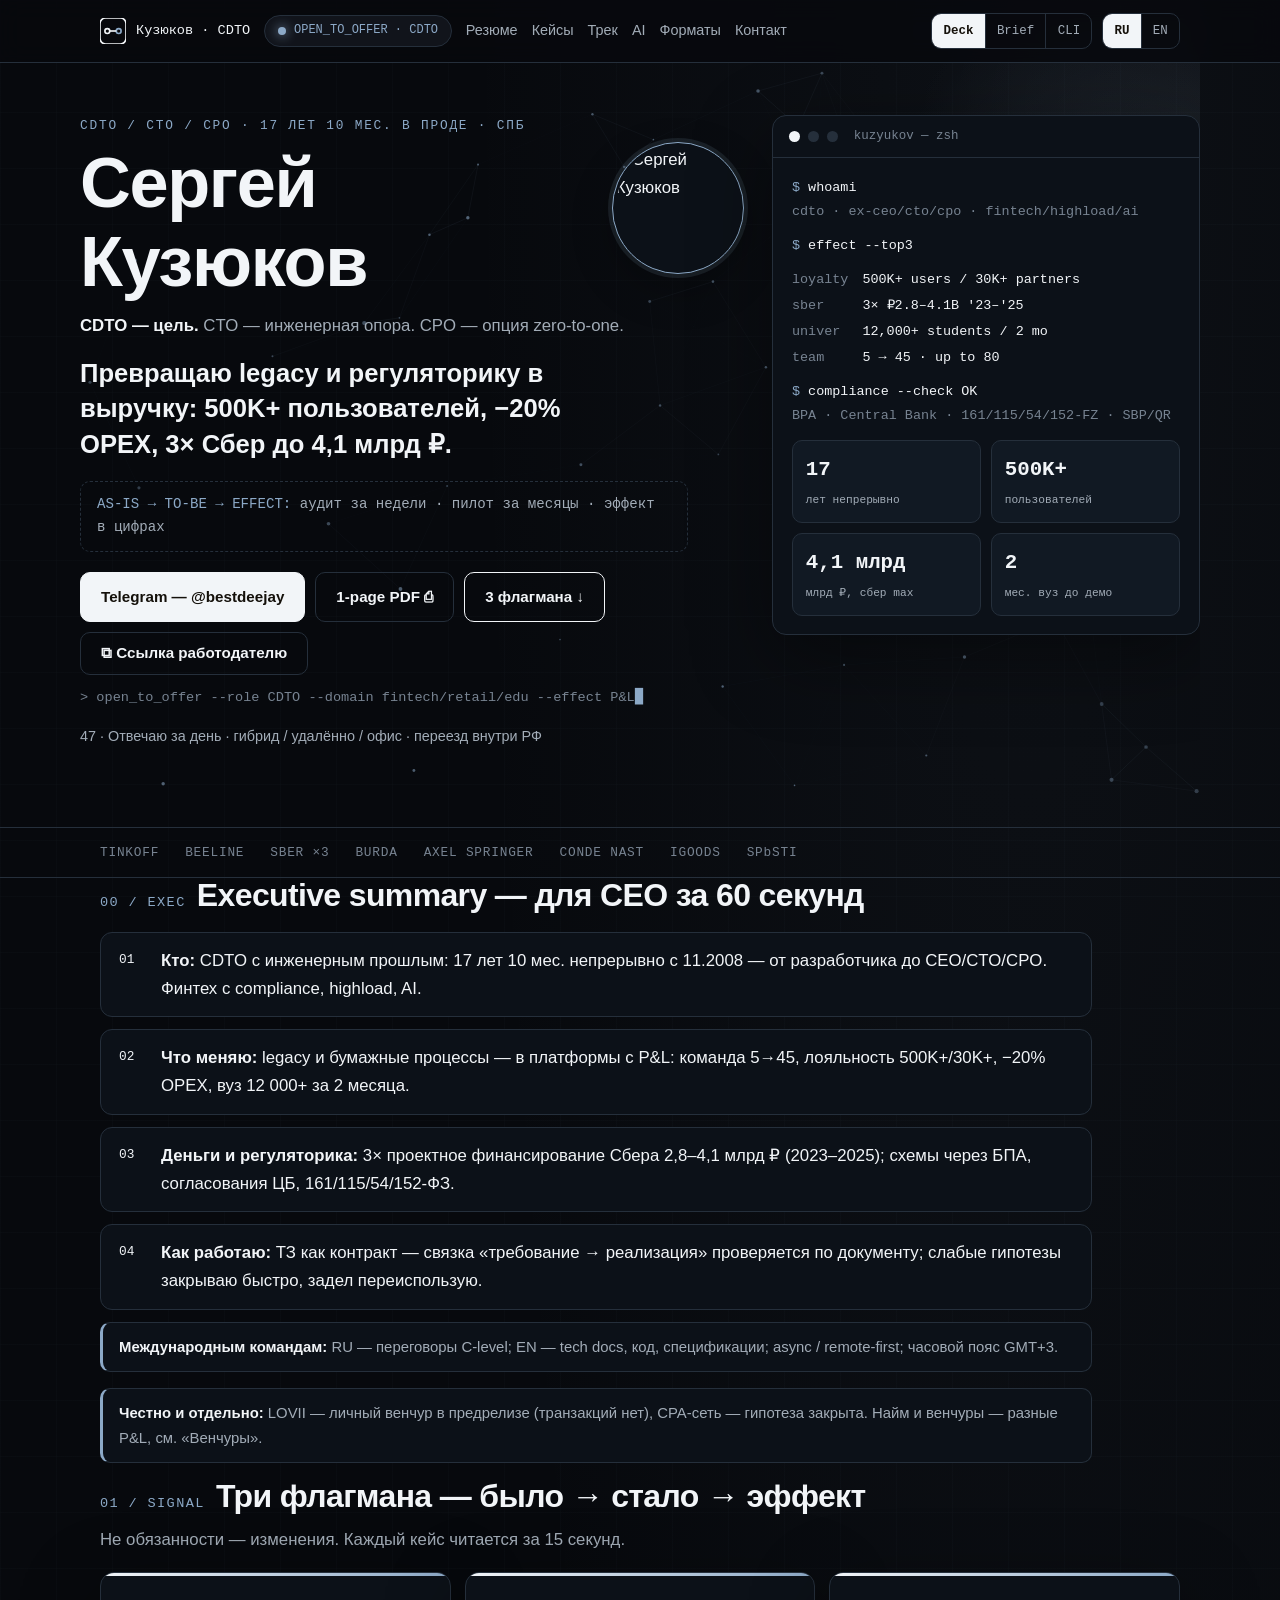
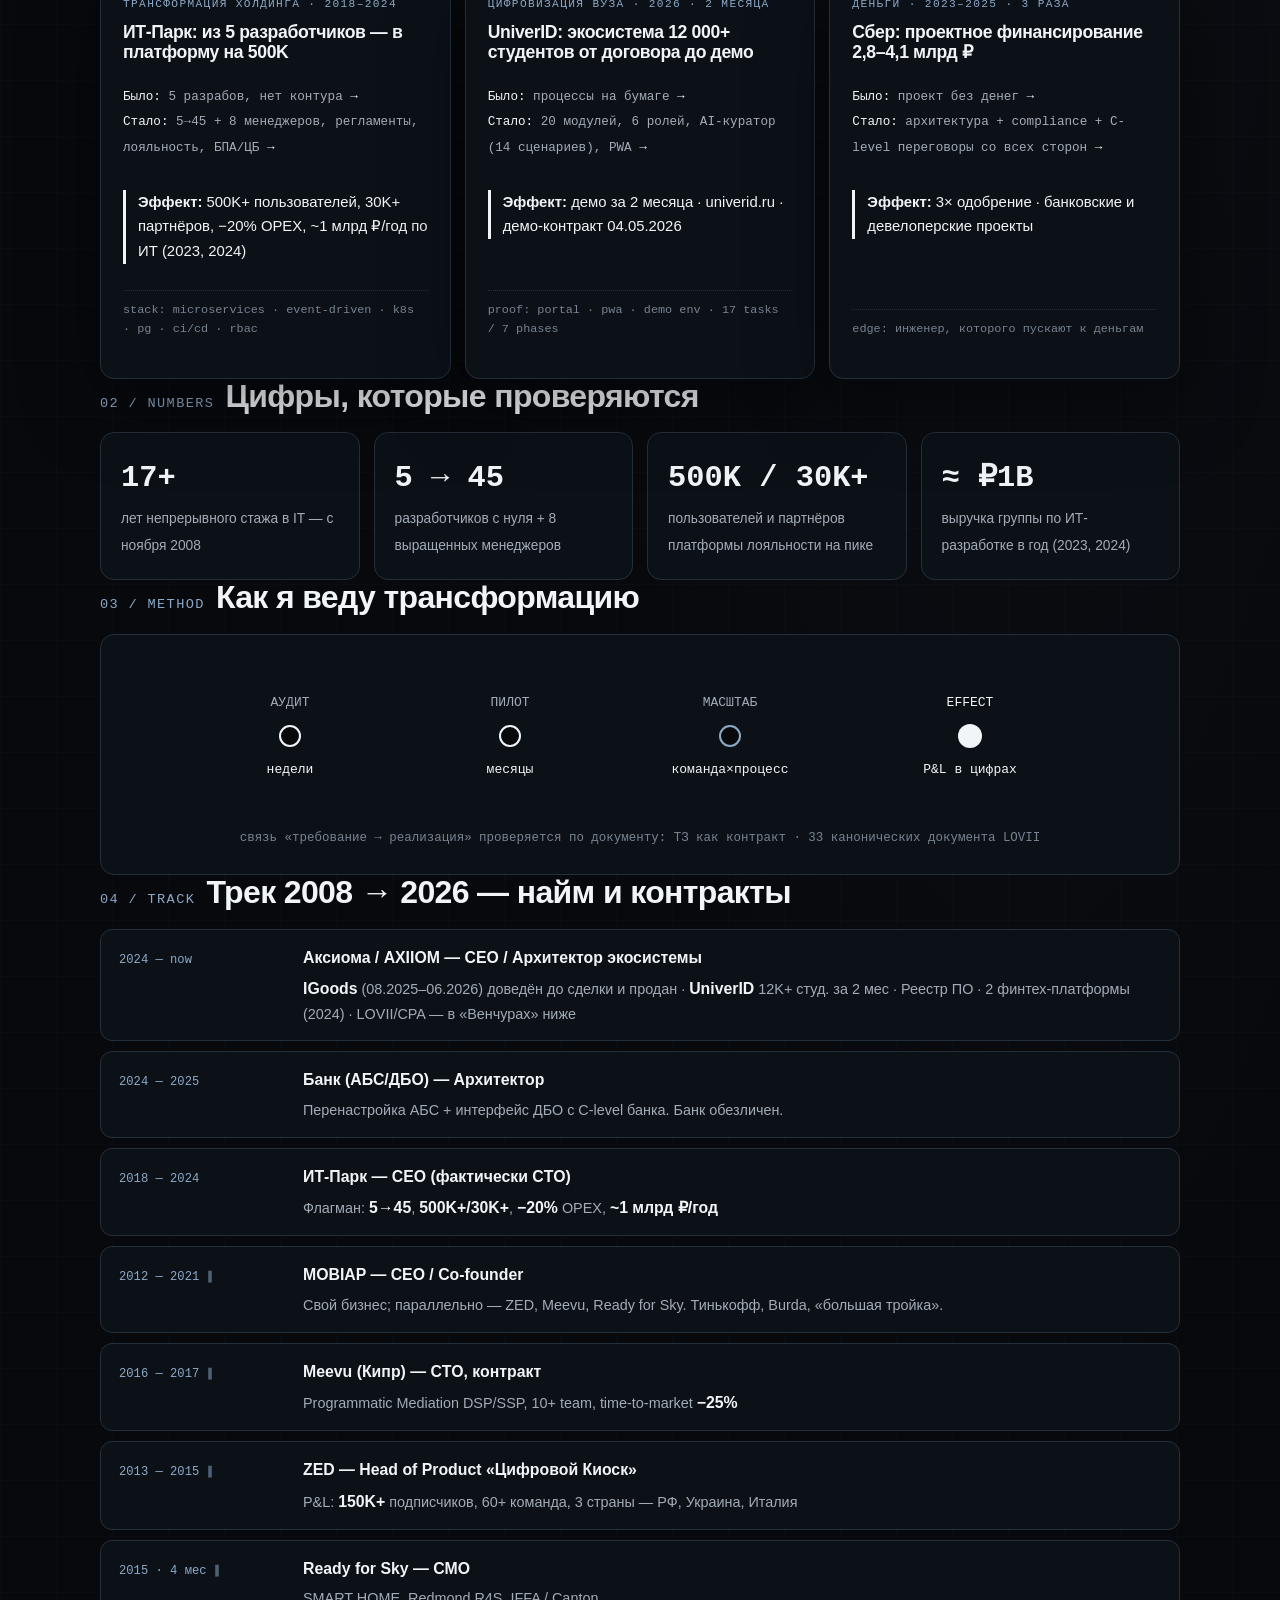
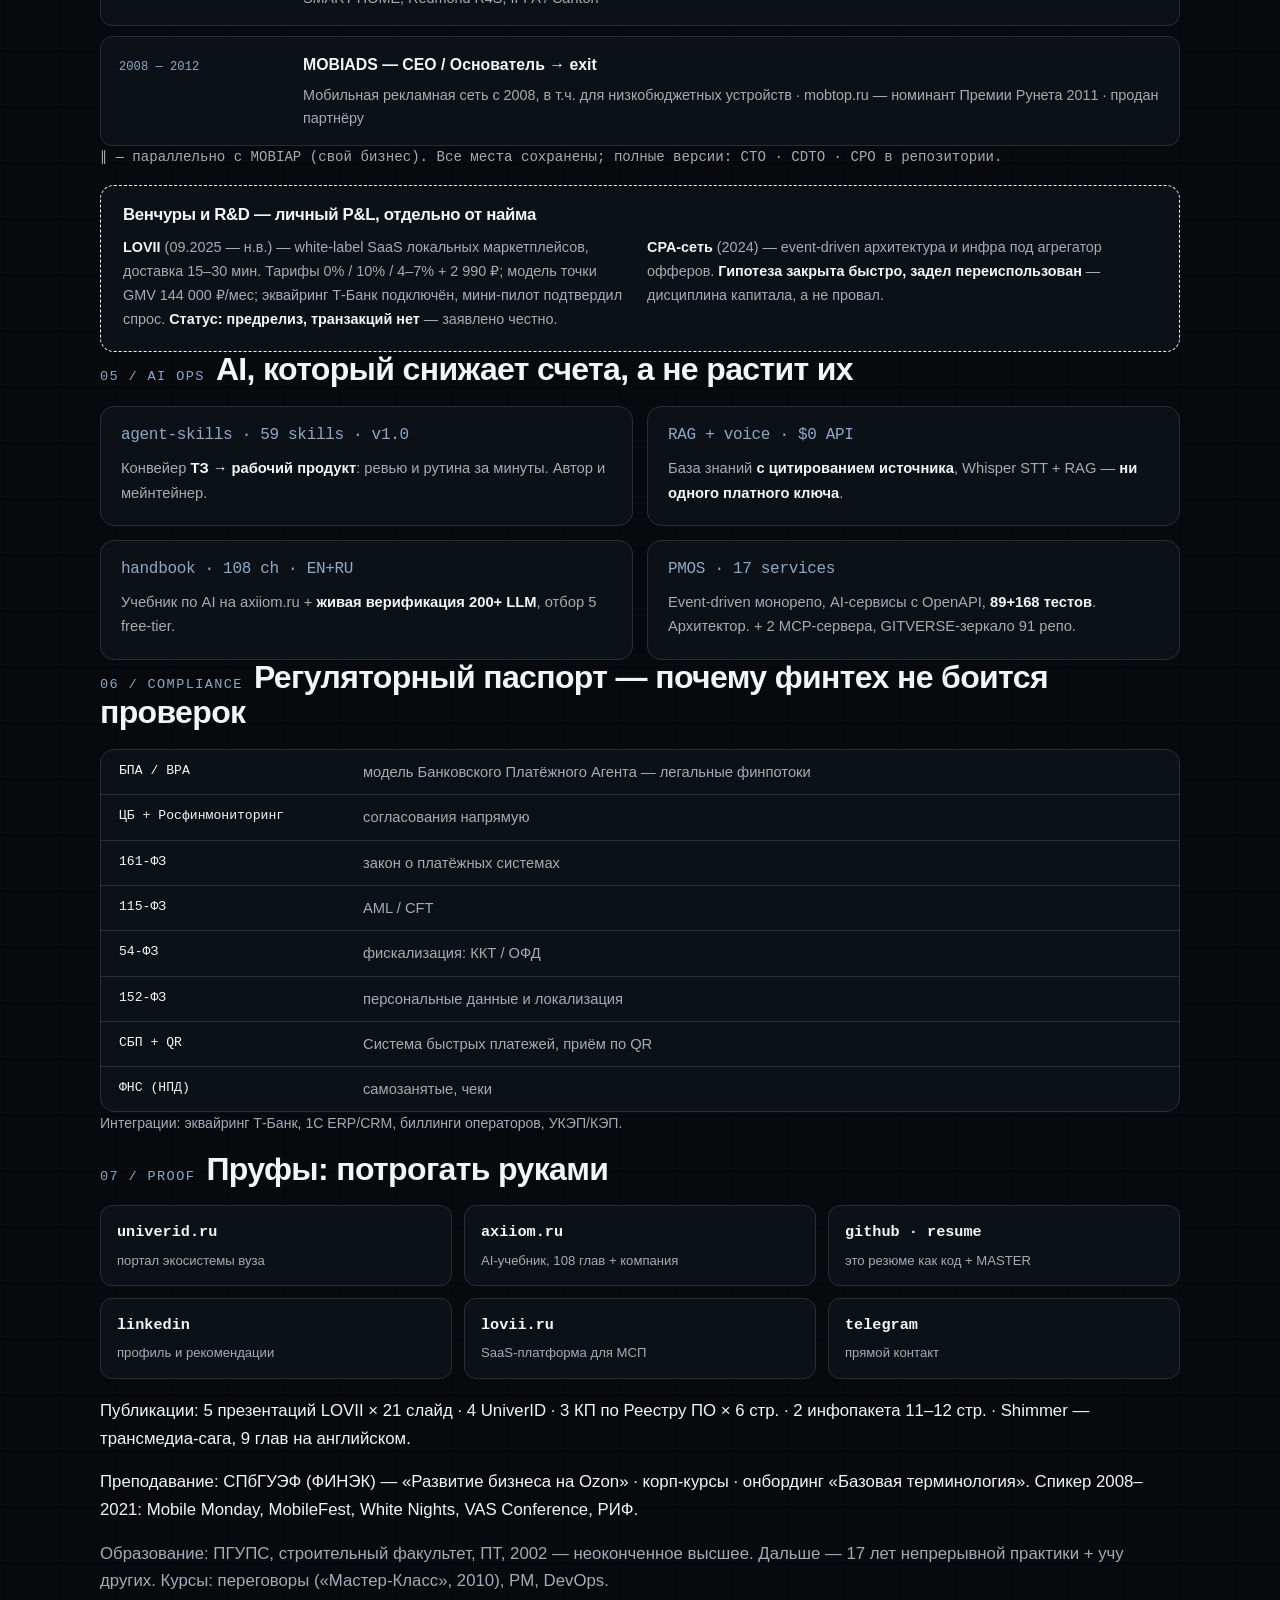
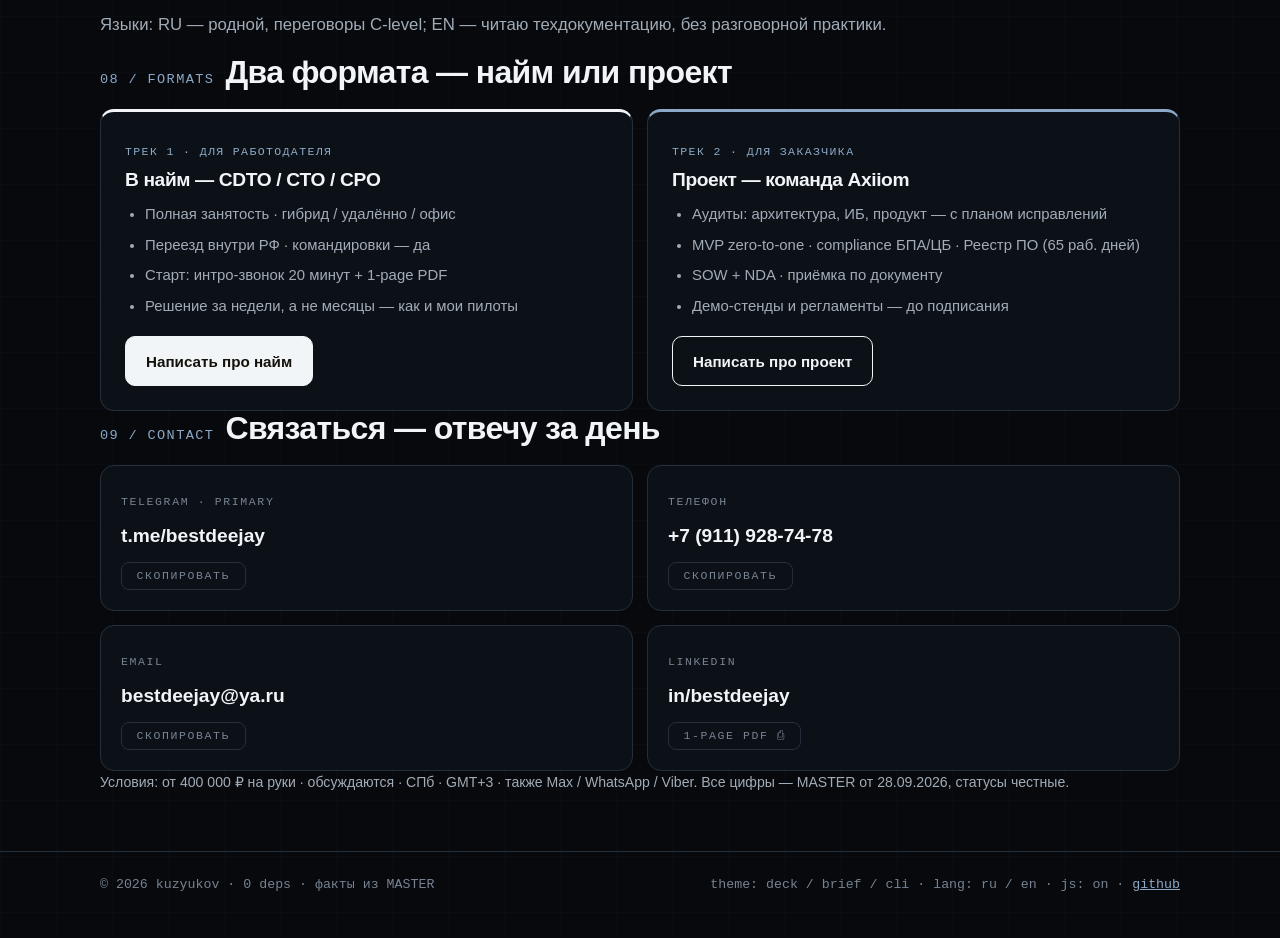
==== commit 4579679e: "Пруф-карточка: lovii.ru вместо mobtop.ru" ====
--- a/index.html
+++ b/index.html
@@ -259,7 +259,7 @@
     <a class="pf reveal" href="https://axiiom.ru"><b>axiiom.ru</b><span><span class="t-ru">AI-учебник, 108 глав + компания</span><span class="t-en">108-chapter AI handbook + company</span></span></a>
     <a class="pf reveal" href="https://github.com/bestdeejay-design/resume"><b>github · resume</b><span><span class="t-ru">это резюме как код + MASTER</span><span class="t-en">this resume as code + MASTER</span></span></a>
     <a class="pf reveal" href="https://www.linkedin.com/in/bestdeejay"><b>linkedin</b><span><span class="t-ru">профиль и рекомендации</span><span class="t-en">profile &amp; recommendations</span></span></a>
-    <a class="pf reveal" href="https://mobtop.ru"><b>mobtop.ru</b><span><span class="t-ru">номинант Премии Рунета 2011</span><span class="t-en">2011 Runet Prize nominee</span></span></a>
+    <a class="pf reveal" href="https://lovii.ru"><b>lovii.ru</b><span><span class="t-ru">SaaS-платформа для МСП</span><span class="t-en">SaaS platform for SMBs</span></span></a>
     <a class="pf reveal" href="https://t.me/bestdeejay"><b>telegram</b><span><span class="t-ru">прямой контакт</span><span class="t-en">direct contact</span></span></a>
   </div>
   <p class="reveal"><span class="t-ru">Публикации: 5 презентаций LOVII × 21 слайд · 4 UniverID · 3 КП по Реестру ПО × 6 стр. · 2 инфопакета 11–12 стр. · Shimmer — трансмедиа-сага, 9 глав на английском.</span><span class="t-en">Decks: 5 LOVII × 21 slides · 4 UniverID · 3 SW-Register proposals × 6 pp · 2 info packs 11–12 pp · Shimmer — transmedia saga, 9 chapters in English.</span></p>
--- a/styles.css
+++ b/styles.css
@@ -78,7 +78,7 @@
 body:has(#t-deck:checked) label[for="t-deck"],body:has(#t-brief:checked) label[for="t-brief"],body:has(#t-terminal:checked) label[for="t-terminal"],body:has(#l-ru:checked) label[for="l-ru"],body:has(#l-en:checked) label[for="l-en"]{background:var(--primary);color:#14100a;font-weight:700}
 body:has(#t-brief:checked):has(#t-deck:checked) label[for="t-deck"],body:has(#t-brief:checked):has(#t-brief:checked) label[for="t-brief"],body:has(#t-brief:checked):has(#t-terminal:checked) label[for="t-terminal"],body:has(#t-brief:checked):has(#l-ru:checked) label[for="l-ru"],body:has(#t-brief:checked):has(#l-en:checked) label[for="l-en"]{color:#fff}
 /* ============ HERO ============ */
-.hero{padding:60px 0 36px;position:relative;isolation:isolate}
+.hero{padding:60px 0 36px;position:relative;isolation:isolate;overflow-x:hidden;overflow-x:clip}
 .hero::before{
   content:"";position:absolute;z-index:0;top:-190px;right:-230px;width:680px;height:570px;pointer-events:none;opacity:.68;
   background:
@@ -258,30 +258,115 @@
 .cli-form .prompt{color:var(--primary);white-space:nowrap}
 .cli-form input{flex:1;min-width:0;background:transparent;border:0;outline:0;color:var(--text);font:inherit;caret-color:var(--signal)}
 /* ============ ADAPTIVE ============ */
+/* Global Fold-safe guards: never wider than viewport, long strings wrap */
+img,svg,canvas,video,iframe{max-width:100%}
+.hero-grid>*,.cards3>*,.nums>*,.ai-grid>*,.fmt-grid>*,.contact-grid>*,.proof-grid>*,.v-grid>*,.mini-stats>*,.comp>div,.track li,.case,.num,.ai,.fmt,.c-card,.pf,.exec li,.hero-intro,.term,.brief-card{min-width:0}
+a,.mono,.flow,.stack,.term-body,.kv dd,.kv dt,.c-card a,.pf b,.formula,.typed,.toast{overflow-wrap:anywhere;word-break:break-word}
+table{width:100%;max-width:100%;display:block;overflow-x:auto}
+/* 1440 — full desktop: cap only, grid already max 1120px */
+@media(max-width:1440px){
+  .hero{padding-top:52px}
+}
+/* 1024 — small desktop: 3→2 columns, tighten hero */
+@media(max-width:1024px){
+  .hero-grid{grid-template-columns:1.4fr 1fr;gap:22px}
+  .cards3{grid-template-columns:1fr 1fr}
+  .cards3 .case:last-child{grid-column:1/-1}
+  .nums{grid-template-columns:1fr 1fr}
+  .proof-grid{grid-template-columns:1fr 1fr 1fr}
+  h1{font-size:clamp(2.4rem,5.6vw,3.6rem)}
+}
+/* 920 — tablet landscape: single hero column, compact grids */
 @media(max-width:920px){
+  html{scroll-padding-top:132px}
   .hero-grid{grid-template-columns:1fr}
   .cards3{grid-template-columns:1fr}
+  .cards3 .case:last-child{grid-column:auto}
   .nums{grid-template-columns:1fr 1fr}
   .ai-grid,.fmt-grid,.contact-grid,.v-grid{grid-template-columns:1fr}
   .track li{grid-template-columns:1fr;gap:4px}
   .comp div{grid-template-columns:1fr;gap:2px}
   .proof-grid{grid-template-columns:1fr 1fr}
-  nav{display:none}
-}
+  /* nav stays navigable: wrap to full row instead of hiding */
+  nav{display:flex;order:3;flex-basis:100%;gap:6px 14px;font-size:.85rem}
+  nav a{padding:.4rem 0}
+  .top-in{row-gap:8px}
+}
+/* 768 — tablet + unfolded Fold: everything single column, comfy targets */
+@media(max-width:768px){
+  html{scroll-padding-top:150px}
+  .wrap{padding-left:18px;padding-right:18px}
+  .hero{padding:40px 0 24px}
+  .lead{font-size:clamp(1.1rem,3.4vw,1.35rem)}
+  .cta{gap:8px}
+  .cta .btn{min-height:44px;display:inline-flex;align-items:center;justify-content:center}
+  .btn{min-height:44px}
+  .c-card button{min-height:44px}
+  .mini-stats{grid-template-columns:1fr 1fr}
+  .kv{grid-template-columns:minmax(0,8rem) minmax(0,1fr)}
+  .cli-body{font-size:.82rem}
+  .cli-form{flex-wrap:wrap}
+  .cli-form .prompt{font-size:.78rem;flex-basis:100%}
+  .cli-form input{font-size:16px}
+  .foot{flex-direction:column}
+}
+/* 560 — phone */
 @media(max-width:560px){
+  html{scroll-padding-top:170px}
   body{font-size:1rem}
+  .wrap{padding-left:16px;padding-right:16px}
+  .hero{padding-top:32px}
   .hero::before{width:480px;height:420px;top:-150px;right:-300px;opacity:.5}
   .hero-heading{gap:12px}
   .hero-avatar{width:80px;height:80px;padding:2px}
   .nums,.proof-grid{grid-template-columns:1fr}
+  .cta{flex-direction:column;align-items:stretch}
+  .cta .btn{width:100%;text-align:center}
   .top-in{gap:10px}
   .brand{font-size:.78rem}
   .status{font-size:.66rem;padding:.25rem .6rem}
   .seg{font-size:.72rem}
-  .seg label{padding:.38rem .55rem}
+  .seg label{padding:.5rem .6rem}
   .typed{font-size:.72rem}
   .term-body{font-size:.76rem}
-  .exec li{padding-left:52px}
+  .exec li{padding:12px 14px 12px 52px}
+  .mini-stats{grid-template-columns:1fr 1fr}
+  .c-card a{font-size:1.05rem}
+}
+/* 380 — phone 360 + margin: tighten gutters, shrink display type */
+@media(max-width:380px){
+  html{scroll-padding-top:186px}
+  .wrap{padding-left:14px;padding-right:14px}
+  h1{font-size:clamp(1.9rem,11vw,2.4rem)}
+  h2{font-size:clamp(1.2rem,6vw,1.4rem)}
+  .eyebrow{font-size:.72rem;letter-spacing:.1em}
+  .lead{font-size:1.08rem}
+  .formula{font-size:.8rem;padding:.6rem .8rem}
+  .exec li{padding:12px 12px 12px 48px}
+  .exec li::before{left:14px}
+  .case,.fmt,.ai,.c-card{padding:18px 16px}
+  .term-body{padding:1rem .9rem}
+  .mini-stats b{font-size:1.15rem}
+  .num b{font-size:1.6rem}
+  .cli-head{gap:8px}
+}
+/* 344 — folded Galaxy Fold: extreme narrow, zero tolerance for overflow */
+@media(max-width:344px){
+  .wrap{padding-left:12px;padding-right:12px}
+  h1{font-size:clamp(1.8rem,12vw,2.2rem)}
+  .hero-heading{gap:10px}
+  .hero-avatar{width:64px;height:64px}
+  .brand{font-size:.72rem;overflow-wrap:anywhere}
+  .status{font-size:.62rem;white-space:normal}
+  nav{font-size:.8rem;gap:4px 10px}
+  .seg{font-size:.68rem;max-width:100%}
+  .cta .btn{font-size:.9rem;padding:.72rem .8rem}
+  .mini-stats{grid-template-columns:1fr}
+  .kv{grid-template-columns:1fr;gap:0}
+  .kv dd{margin-bottom:6px}
+  .comp div{padding:8px 12px;font-size:.86rem}
+  .flow{font-size:.74rem;line-height:1.9}
+  .cli-form .prompt{white-space:normal}
 }
 @media(prefers-reduced-motion:reduce){
   html{scroll-behavior:auto}html.js .reveal{opacity:1;transform:none}
